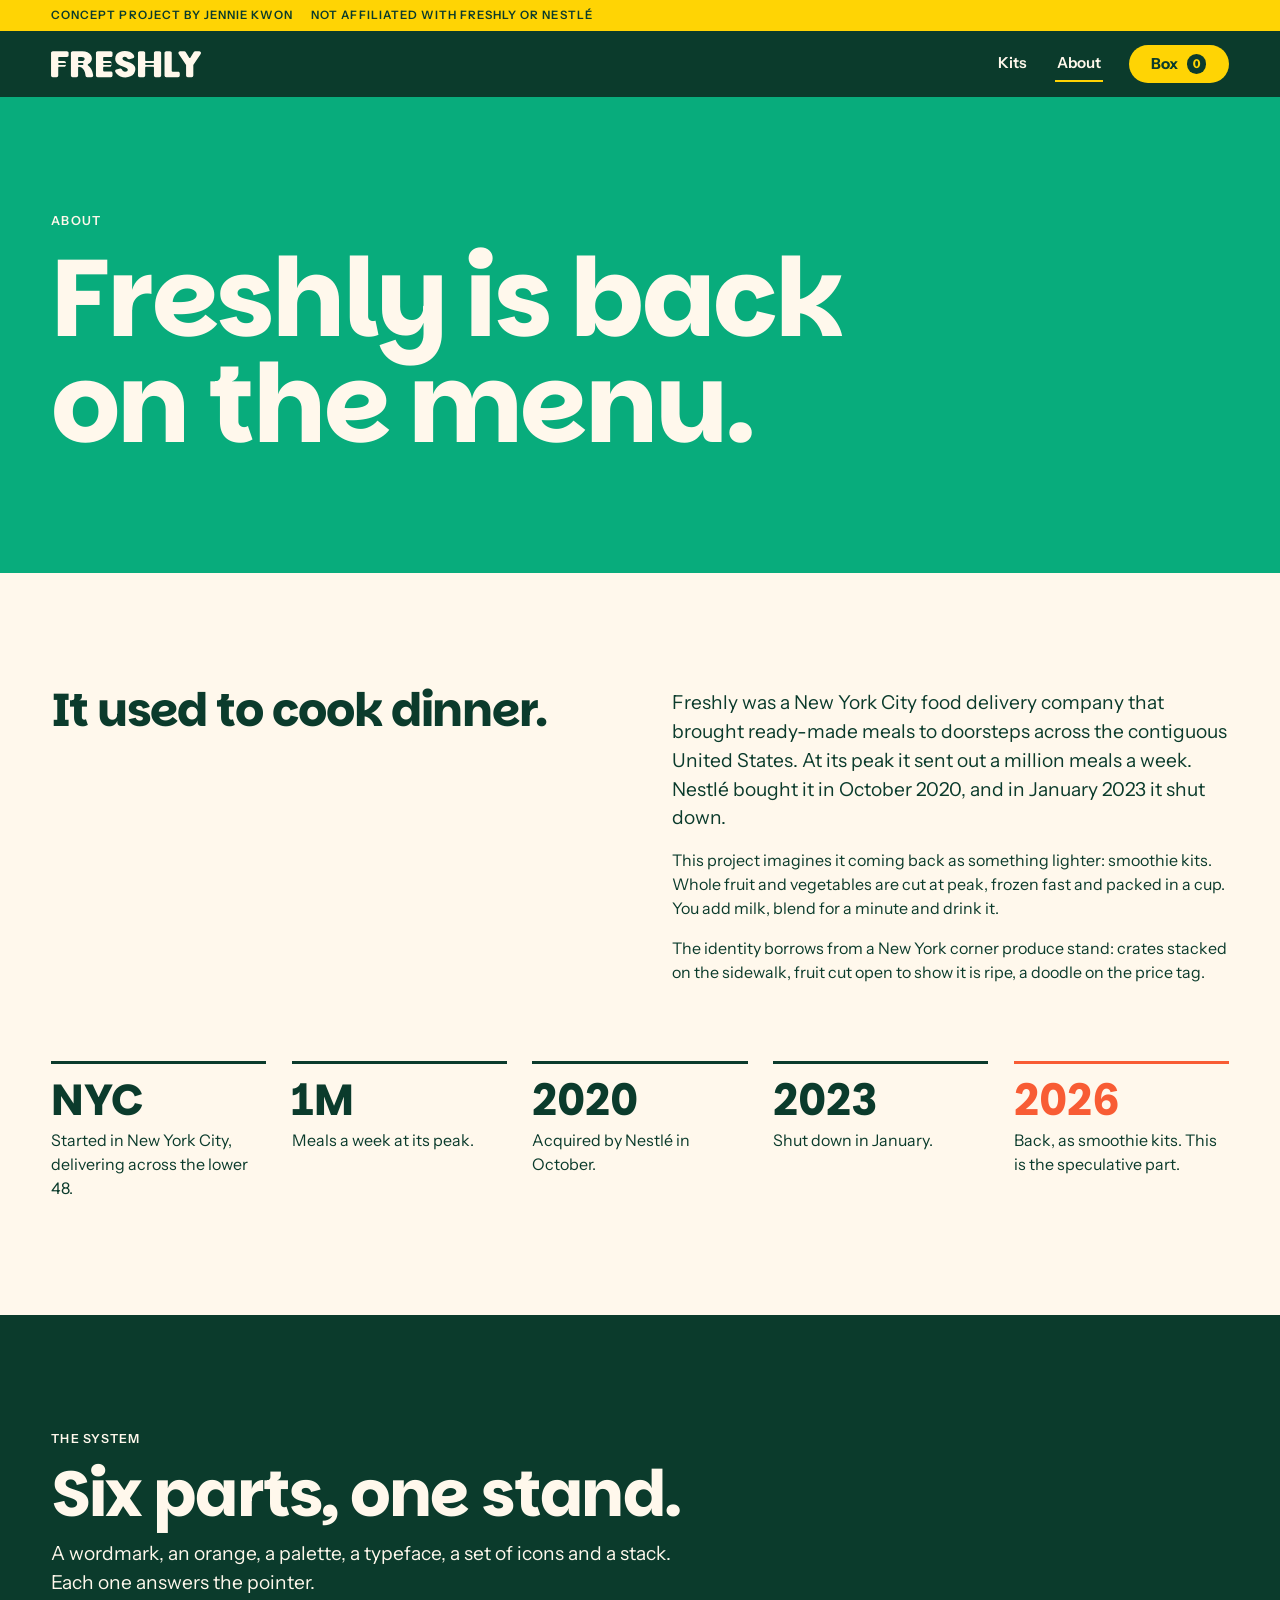
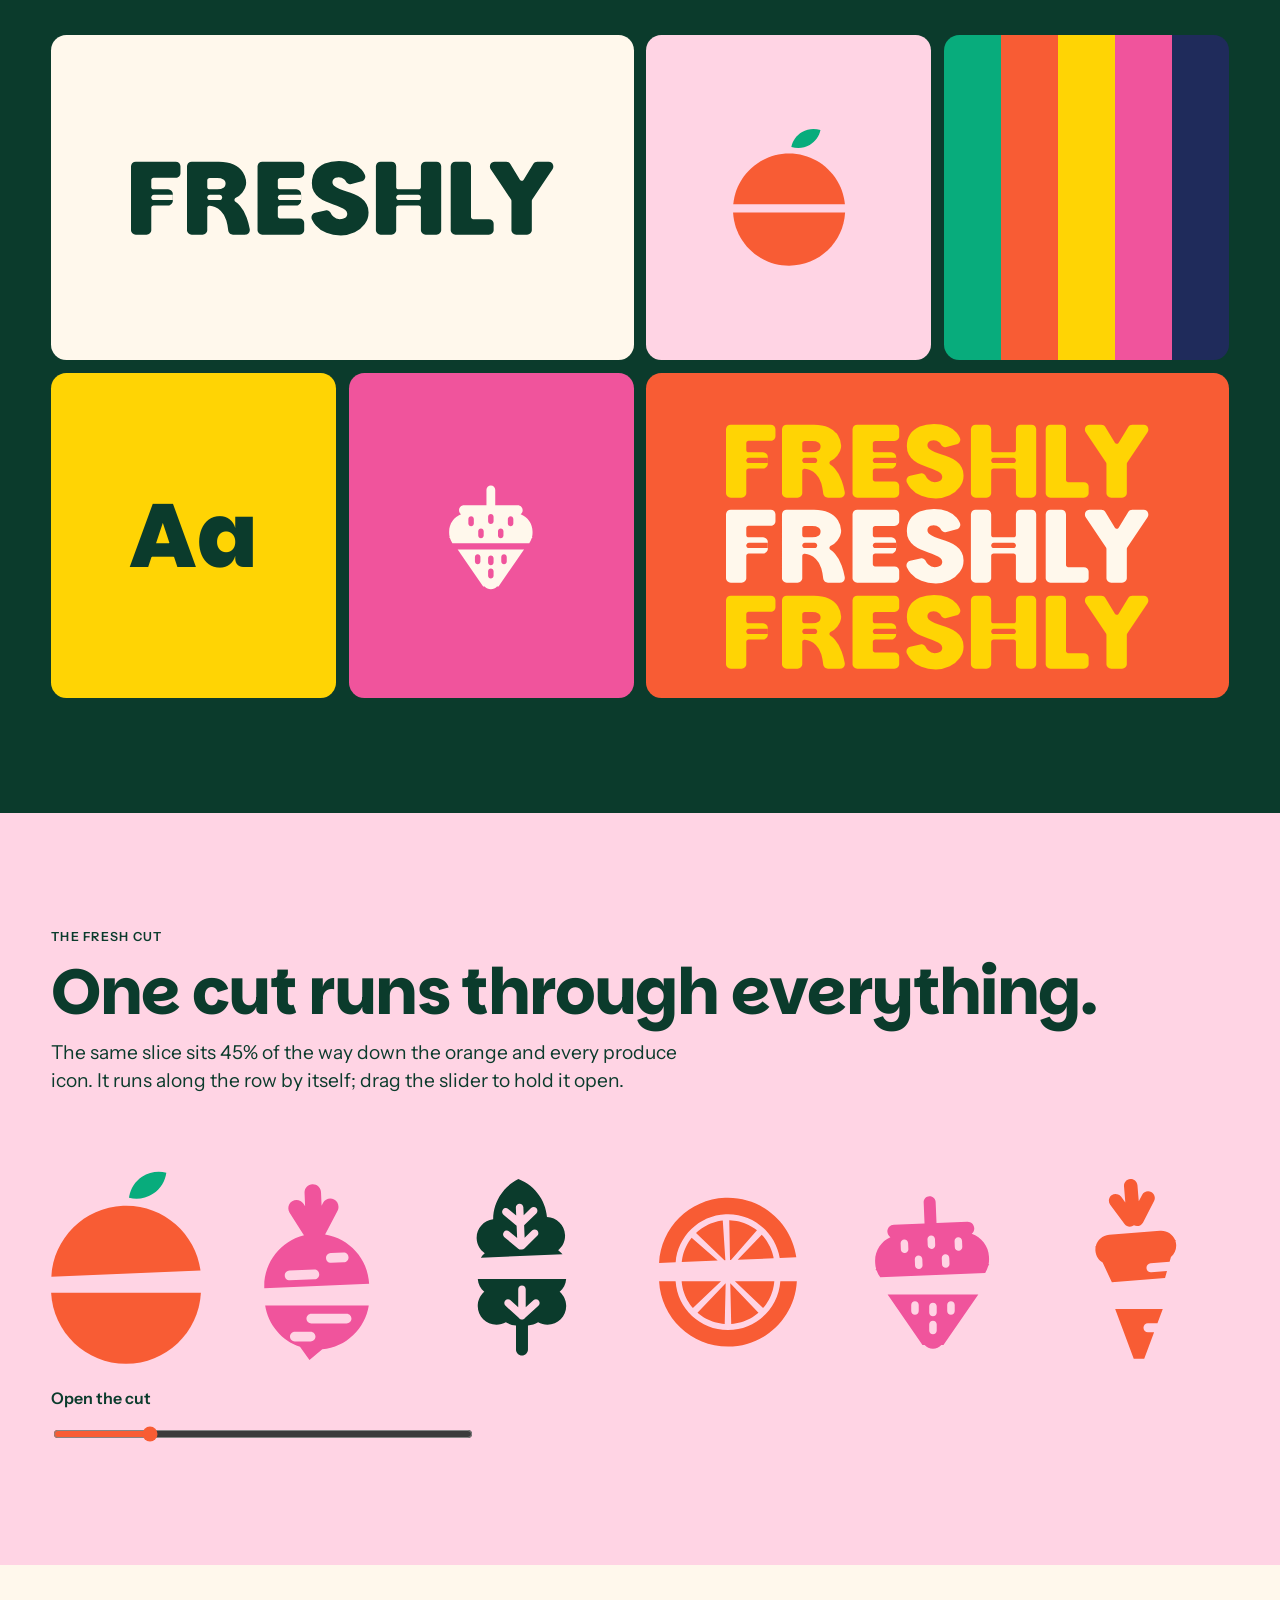
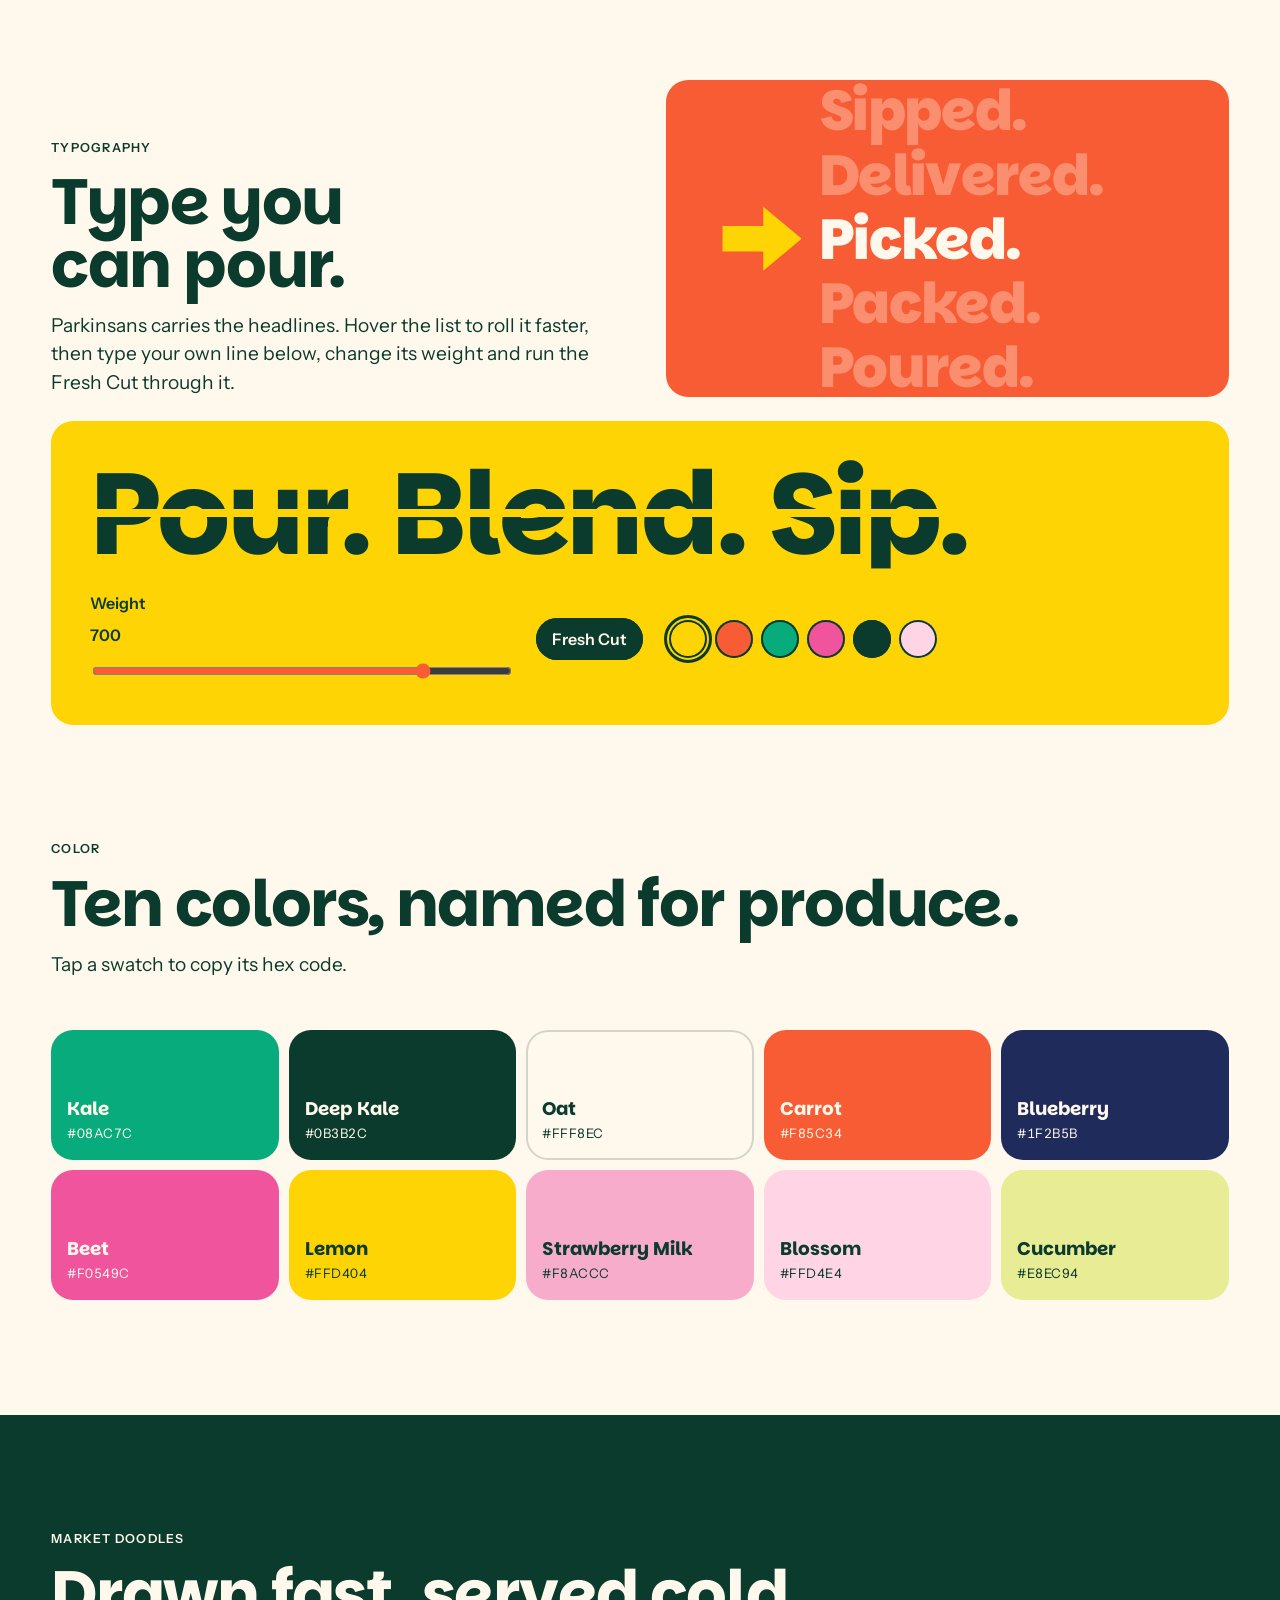
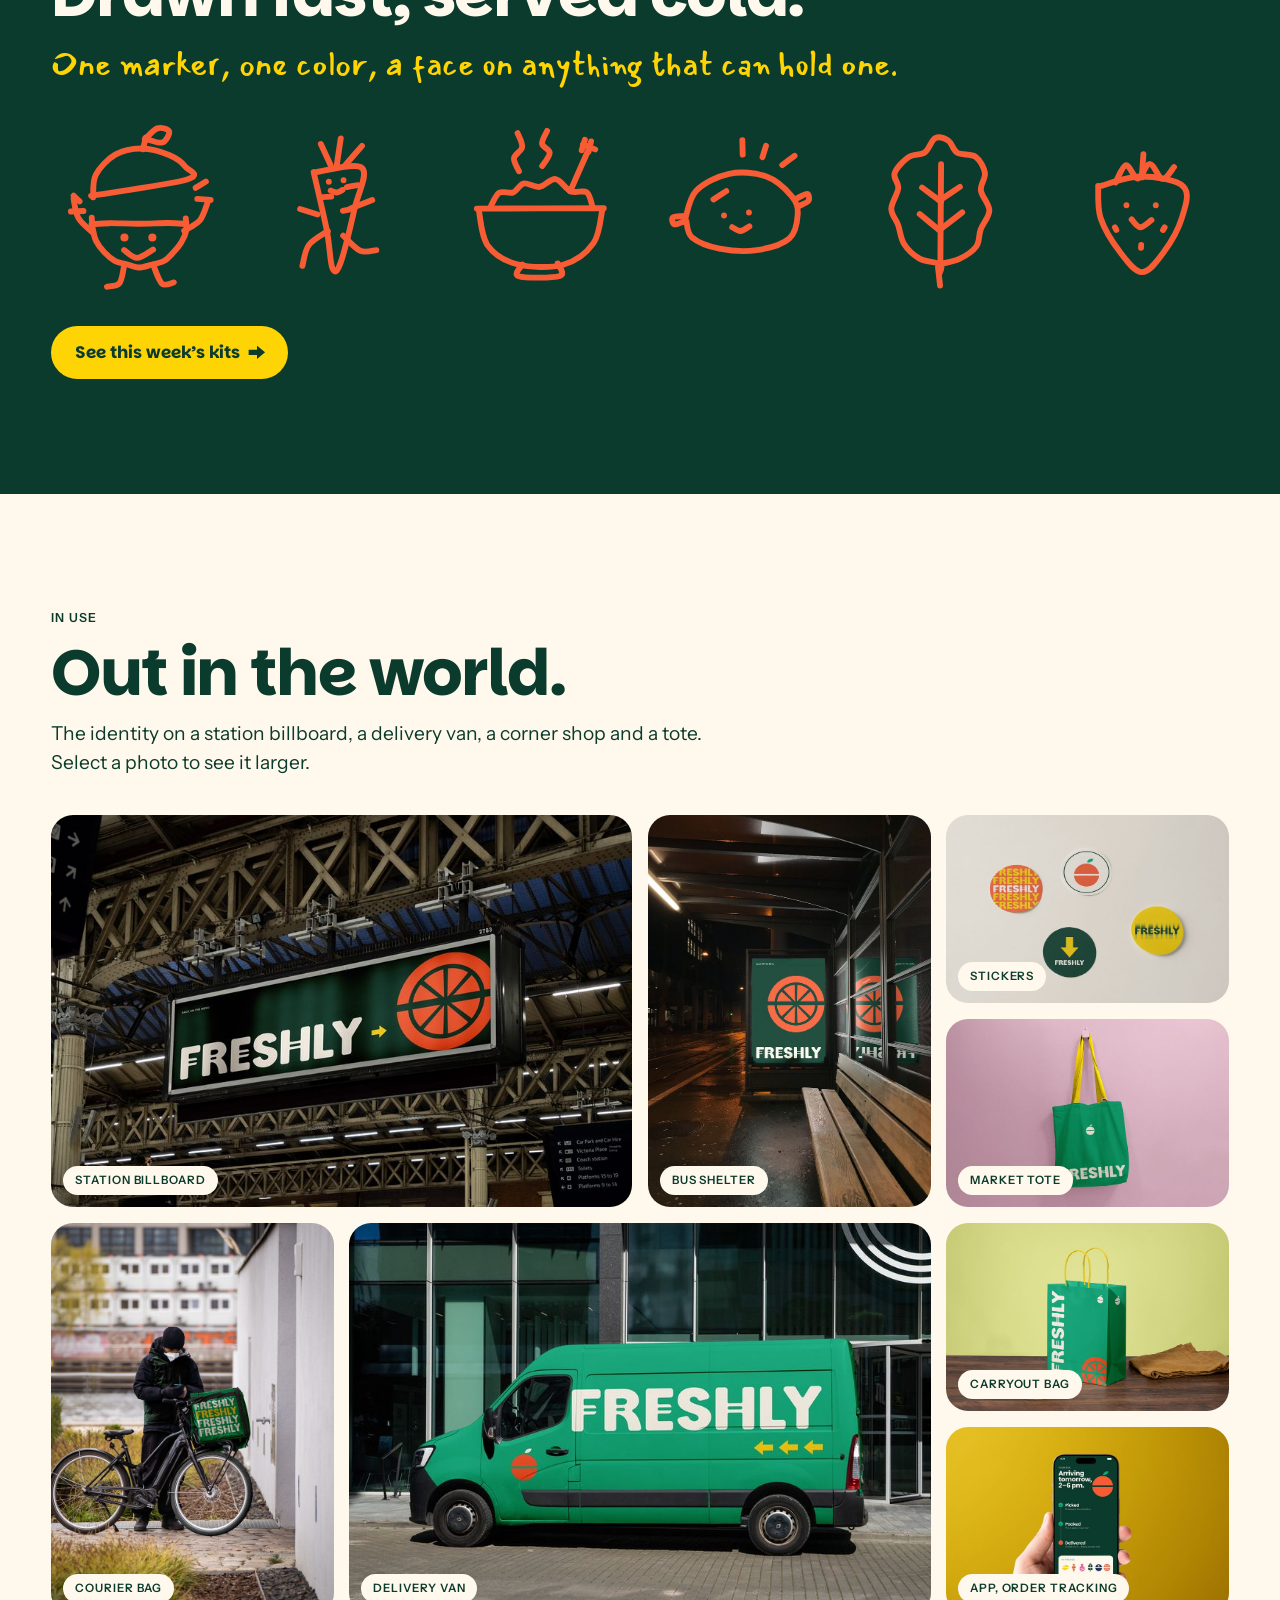
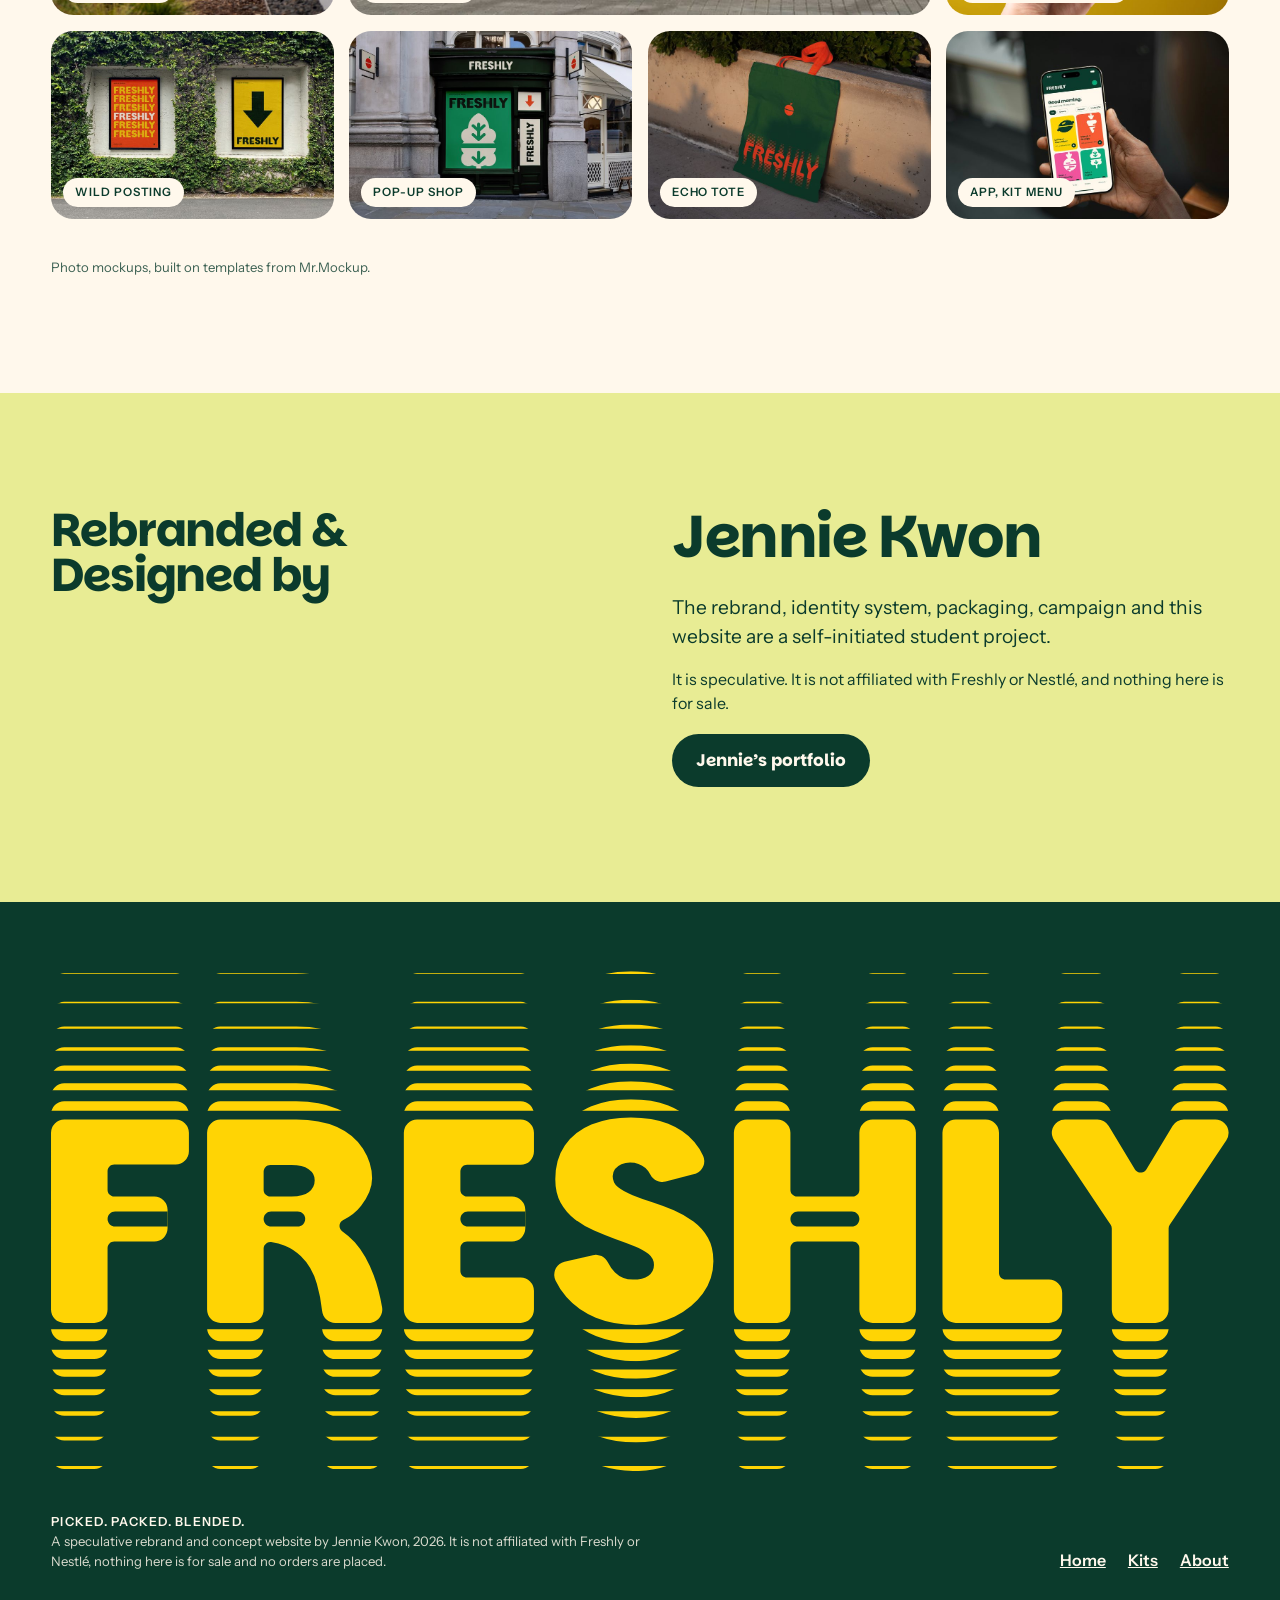
==== about.html @ 8cfa73c0 "About page: mockup photos, credit heading, bold headings - Add an "Out in the world" section with tw" ====
<!doctype html>
<html lang="en">
<head>
<meta charset="utf-8">
<meta name="viewport" content="width=device-width, initial-scale=1, viewport-fit=cover">
<title>About Freshly</title>
<meta name="description" content="The story behind the Freshly smoothie kit rebrand, and the identity system you can play with.">
<link rel="preconnect" href="https://fonts.googleapis.com">
<link rel="preconnect" href="https://fonts.gstatic.com" crossorigin>
<link rel="stylesheet" href="https://fonts.googleapis.com/css2?family=Instrument+Sans:ital,wght@0,400..700;1,400..700&family=Mansalva&family=Parkinsans:wght@300..800&display=swap">
<link rel="stylesheet" href="css/site.css?v=20261005b">
</head>
<body>

<main>
  <section class="section on-kale" aria-labelledby="about-title">
    <div class="wrap">
      <div class="section-head" style="margin-bottom:0;">
        <p class="eyebrow">About</p>
        <h1 id="about-title" style="font-size: clamp(2.6rem, 8.5vw, 8rem); max-width: 11em;">Freshly is back on the menu.</h1>
      </div>
    </div>
  </section>

  <section class="section on-oat" aria-labelledby="story-title">
    <div class="wrap" style="display:grid; gap: clamp(36px, 6vw, 80px);">
      <div class="story">
        <div>
          <h2 id="story-title" style="font-size: clamp(1.8rem, 3.6vw, 3.2rem);">It used to cook dinner.</h2>
        </div>
        <div>
          <p class="lede">Freshly was a New York City food delivery company that brought ready-made meals to doorsteps across the contiguous United States. At its peak it sent out a million meals a week. Nestlé bought it in October 2020, and in January 2023 it shut down.</p>
          <p>This project imagines it coming back as something lighter: smoothie kits. Whole fruit and vegetables are cut at peak, frozen fast and packed in a cup. You add milk, blend for a minute and drink it.</p>
          <p>The identity borrows from a New York corner produce stand: crates stacked on the sidewalk, fruit cut open to show it is ripe, a doodle on the price tag.</p>
        </div>
      </div>
      <ol class="timeline" style="grid-template-columns: repeat(auto-fit, minmax(min(100%, 170px), 1fr));">
        <li><b>NYC</b><span>Started in New York City, delivering across the lower 48.</span></li>
        <li><b>1M</b><span>Meals a week at its peak.</span></li>
        <li><b>2020</b><span>Acquired by Nestlé in October.</span></li>
        <li><b>2023</b><span>Shut down in January.</span></li>
        <li style="color: var(--carrot);"><b>2026</b><span style="color: var(--deep);">Back, as smoothie kits. This is the speculative part.</span></li>
      </ol>
    </div>
  </section>

  <section class="section on-deep" aria-labelledby="parts-title">
    <div class="wrap" style="display:grid; gap: clamp(22px, 3vw, 40px);">
      <div class="section-head" style="margin-bottom:0;">
        <p class="eyebrow">The system</p>
        <h2 id="parts-title">Six parts, one stand.</h2>
        <p class="lede">A wordmark, an orange, a palette, a typeface, a set of icons and a stack. Each one answers the pointer.</p>
      </div>
      <div class="stage loose" id="st-bento"><div class="bento" id="bento"></div></div>
    </div>
  </section>

  <section class="section on-blossom" aria-labelledby="cut-title">
    <div class="wrap cutdemo">
      <div class="section-head" style="margin-bottom:0;">
        <p class="eyebrow">The Fresh Cut</p>
        <h2 id="cut-title">One cut runs through everything.</h2>
        <p class="lede">The same slice sits 45% of the way down the orange and every produce icon. It runs along the row by itself; drag the slider to hold it open.</p>
      </div>
      <div class="cutline" id="cutline"></div>
      <label class="range" for="cut-range">Open the cut
        <input id="cut-range" type="range" min="0" max="100" value="22">
      </label>
    </div>
  </section>

  <section class="section on-oat" aria-labelledby="type-title">
    <div class="wrap" style="display:grid; gap: 24px;">
      <div class="type-head">
        <div class="section-head" style="margin-bottom:0;">
          <p class="eyebrow">Typography</p>
          <h2 id="type-title">Type you can pour.</h2>
          <p class="lede">Parkinsans carries the headlines. Hover the list to roll it faster, then type your own line below, change its weight and run the Fresh Cut through it.</p>
        </div>
        <div class="stage on-carrot" id="st-words" role="img" aria-label="A rolling list: picked, packed, poured, blended, sipped, delivered"></div>
      </div>
      <div class="tester on-lemon cut" id="tester">
        <div contenteditable="true" spellcheck="false" id="tester-text" role="textbox" aria-label="Type tester, editable">Pour. Blend. Sip.</div>
        <div class="tester-controls">
          <label class="range" for="tw" style="flex: 1 1 220px;">Weight <output id="tw-out">700</output>
            <input id="tw" type="range" min="300" max="800" value="700">
          </label>
          <button class="chip" id="cut-toggle" type="button" aria-pressed="true">Fresh Cut</button>
          <div class="chips" id="grounds" role="group" aria-label="Background color"></div>
        </div>
      </div>
    </div>
  </section>

  <section class="section on-oat" aria-labelledby="color-title" style="padding-top:0;">
    <div class="wrap">
      <div class="section-head">
        <p class="eyebrow">Color</p>
        <h2 id="color-title">Ten colors, named for produce.</h2>
        <p class="lede">Tap a swatch to copy its hex code.</p>
      </div>
      <div class="swatches" id="swatches"></div>
    </div>
  </section>

  <section class="section on-deep" aria-labelledby="doodle-title">
    <div class="wrap" style="display:grid; gap: 30px;">
      <div class="section-head" style="margin-bottom:0;">
        <p class="eyebrow">Market Doodles</p>
        <h2 id="doodle-title">Drawn fast, served cold.</h2>
        <p class="hand" style="font-size: clamp(1.4rem, 2.6vw, 2.2rem); color: var(--lemon);">One marker, one color, a face on anything that can hold one.</p>
      </div>
      <div class="doodle-row" id="doodles" style="color: var(--carrot);"></div>
      <p><a class="btn" href="menu.html">See this week’s kits <svg class="arrow right" viewBox="0 0 100 124" aria-hidden="true"><path d="M 30 0 L 70 0 L 70 64 L 100 64 L 50 124 L 0 64 L 30 64 Z"/></svg></a></p>
    </div>
  </section>

  <section class="section on-oat" aria-labelledby="world-title">
    <div class="wrap" style="display:grid; gap: clamp(22px, 3vw, 40px);">
      <div class="section-head" style="margin-bottom:0;">
        <p class="eyebrow">In use</p>
        <h2 id="world-title">Out in the world.</h2>
        <p class="lede">The identity on a station billboard, a delivery van, a corner shop and a tote. Select a photo to see it larger.</p>
      </div>
      <div class="shots" id="shots"></div>
      <p class="fine-print">Photo mockups, built on templates from Mr.Mockup.</p>
    </div>
  </section>

  <section class="section on-cucumber" aria-labelledby="credit-title">
    <div class="wrap story">
      <h2 id="credit-title" style="font-size: clamp(1.8rem, 3.6vw, 3.2rem);">Rebranded &amp; Designed by</h2>
      <div>
        <p class="credit-name">Jennie Kwon</p>
        <p class="lede">The rebrand, identity system, packaging, campaign and this website are a self-initiated student project.</p>
        <p>It is speculative. It is not affiliated with Freshly or Nestlé, and nothing here is for sale.</p>
        <p style="margin-top: 1.2em;"><a class="btn" href="https://jennienhynkwon.work/" target="_blank" rel="noopener" style="background: var(--deep); color: var(--oat);">Jennie’s portfolio</a></p>
      </div>
    </div>
  </section>
</main>

<dialog class="lightbox" id="lightbox" aria-label="Photo, larger"></dialog>

<script src="https://cdnjs.cloudflare.com/ajax/libs/gsap/3.12.5/gsap.min.js"></script>
<script src="js/assets.js?v=20261005b"></script>
<script src="js/fresh.js?v=20261005b"></script>
<script src="js/about.js?v=20261005b"></script>
</body>
</html>
---- css/site.css ----
/* Freshly — smoothie kits. Speculative rebrand by Jennie Kwon.
   Layout idea: a produce stand. Flat color fields stacked like crates, the wordmark as signage,
   icons you can slice open. One committed look (the brand palette), no dark variant. */
:root {
  --kale: #08AC7C;
  --deep: #0B3B2C;
  --oat: #FFF8EC;
  --carrot: #F85C34;
  --beet: #F0549C;
  --lemon: #FFD404;
  --milk: #F8ACCC;
  --blossom: #FFD4E4;
  --cucumber: #E8EC94;
  --blueberry: #1F2B5B;

  --bg: var(--oat);
  --fg: var(--deep);
  --line: color-mix(in srgb, var(--deep) 18%, transparent);

  --display: "Parkinsans", "Arial Rounded MT Bold", "Trebuchet MS", sans-serif;
  --body: "Instrument Sans", "Helvetica Neue", Arial, sans-serif;
  --hand: "Mansalva", "Bradley Hand", "Comic Sans MS", cursive;

  --gutter: clamp(16px, 4vw, 56px);
  --radius: 22px;
  --spring: cubic-bezier(.34, 1.56, .64, 1);
  --snap: cubic-bezier(.2, .9, .2, 1);
  color-scheme: light;
}

*, *::before, *::after { box-sizing: border-box; }
html { scroll-behavior: smooth; }
body {
  margin: 0;
  background: var(--bg);
  color: var(--fg);
  font-family: var(--body);
  font-size: clamp(16px, 1.05vw, 18px);
  line-height: 1.5;
  -webkit-font-smoothing: antialiased;
  overflow-x: hidden;
}
[hidden] { display: none !important; }
img, svg { max-width: 100%; }
a { color: inherit; }
button { font: inherit; color: inherit; cursor: pointer; }
:focus-visible { outline: 3px solid var(--lemon); outline-offset: 3px; border-radius: 6px; }
h1, h2, h3 { font-family: var(--display); font-weight: 700; line-height: .98; letter-spacing: -.025em; margin: 0; text-wrap: balance; }
p { margin: 0; }
.wrap { padding-inline: var(--gutter); max-width: 1480px; margin-inline: auto; }
.eyebrow { font-weight: 600; font-size: .78rem; letter-spacing: .1em; text-transform: uppercase; }
.hand { font-family: var(--hand); font-weight: 400; letter-spacing: 0; }
.lede { font-size: clamp(1.05rem, 1.5vw, 1.35rem); max-width: 34em; }

/* color fields: every section sets its own ground + ink, and tells the wordmark what to cut with */
.on-deep   { --bg: var(--deep);   --fg: var(--oat);  background: var(--bg); color: var(--fg); }
.on-oat    { --bg: var(--oat);    --fg: var(--deep); background: var(--bg); color: var(--fg); }
.on-kale   { --bg: var(--kale);   --fg: var(--oat);  background: var(--bg); color: var(--fg); }
.on-carrot { --bg: var(--carrot); --fg: var(--oat);  background: var(--bg); color: var(--fg); }
.on-lemon  { --bg: var(--lemon);  --fg: var(--deep); background: var(--bg); color: var(--fg); }
.on-beet   { --bg: var(--beet);   --fg: var(--oat);  background: var(--bg); color: var(--fg); }
.on-blossom{ --bg: var(--blossom);--fg: var(--deep); background: var(--bg); color: var(--fg); }
.on-cucumber{--bg: var(--cucumber);--fg: var(--deep);background: var(--bg); color: var(--fg); }
.on-blueberry{--bg: var(--blueberry);--fg: var(--oat);background: var(--bg); color: var(--fg); }
.on-milk   { --bg: var(--milk);   --fg: var(--deep); background: var(--bg); color: var(--fg); }

/* ---------- header ---------- */
.concept-note {
  margin: 0; padding: 7px var(--gutter); display: flex; flex-wrap: wrap; gap: 2px 18px;
  background: var(--lemon); color: var(--deep);
  font-weight: 600; font-size: .72rem; letter-spacing: .09em; text-transform: uppercase;
}
.site-head {
  position: sticky; top: env(safe-area-inset-top, 0px); z-index: 40;
  display: flex; align-items: center; justify-content: space-between; gap: 16px;
  padding: 14px var(--gutter);
  background: var(--deep); color: var(--oat); --bg: var(--deep);
}
.site-head .brand { display: block; width: clamp(108px, 12vw, 150px); color: var(--oat); }
.site-head nav { display: flex; align-items: center; gap: clamp(10px, 2vw, 28px); font-weight: 600; font-size: .95rem; }
.site-head nav a { text-decoration: none; }
.site-head nav a:not(.box-pill) { padding: 6px 2px; border-bottom: 2px solid transparent; }
.site-head nav a:not(.box-pill):hover, .site-head nav a[aria-current="page"] { border-bottom-color: var(--lemon); }
.box-pill {
  display: inline-flex; align-items: center; justify-content: center; gap: 9px; min-width: 6.6em; border-radius: 999px;
  background: var(--lemon); color: var(--deep); padding: 9px 22px; font-weight: 700; line-height: 1; text-decoration: none;
  transition: transform .35s var(--spring);
}
.box-pill:hover { transform: scale(1.06) rotate(-2deg); }
.box-pill .n { display: inline-grid; place-items: center; min-width: 1.6em; height: 1.6em; border-radius: 999px; background: var(--deep); color: var(--lemon); font-size: .8em; font-variant-numeric: tabular-nums; }
.box-pill.bump { animation: bump .5s var(--spring); }
@keyframes bump { 40% { transform: scale(1.25) rotate(-6deg); } }

/* ---------- buttons ---------- */
.btn {
  display: inline-flex; align-items: center; gap: 10px; border: 0; border-radius: 999px; text-decoration: none;
  font-family: var(--display); font-weight: 700; font-size: 1.05rem; padding: 14px 24px;
  background: var(--lemon); color: var(--deep);
  transition: transform .35s var(--spring), background .2s;
}
/* Hover states grow or tilt in place. They never slide away: an element that moves out from under a resting
   cursor loses its hover, comes back, and flickers. */
.btn:hover { transform: scale(1.05) rotate(-1.5deg); }
.btn:active { transform: scale(.96); }
.btn.ghost { background: transparent; color: inherit; box-shadow: inset 0 0 0 2px currentColor; }
.btn .arrow { width: .8em; transition: transform .35s var(--spring); }
.btn:hover .arrow { transform: translateX(5px); }
.arrow { display: inline-block; width: 1em; fill: currentColor; }
.arrow.right { rotate: -90deg; } .arrow.left { rotate: 90deg; } .arrow.up { rotate: 180deg; }

/* ---------- wordmark, symbol, icons ---------- */
.wm { display: block; width: 100%; height: auto; overflow: visible; color: inherit; }
.wm .wm-body { fill: currentColor; }
.wm .wm-cut { fill: var(--cut, var(--bg)); }
.wm .wm-l { transform-box: fill-box; transform-origin: 50% 100%; }
.sym { display: block; width: 100%; height: auto; overflow: visible; }
.sym .sym-orange { fill: var(--orange, var(--carrot)); }
.sym .sym-leaf { fill: var(--leaf, var(--kale)); }
.sym .sym-dome, .sym .sym-leaf-g { transition: transform .55s var(--spring); transform-box: view-box; }
.sym.liftable:hover .sym-dome, .sym.open .sym-dome { transform: translateY(-16px) rotate(-7deg); }
.sym.liftable:hover .sym-leaf-g, .sym.open .sym-leaf-g { transform: translateY(-22px) rotate(-14deg); }

.icon { display: block; width: 100%; height: auto; overflow: visible; fill: currentColor; }
.icon .ico-top, .icon .ico-bot { transition: transform .5s var(--spring); transform-box: view-box; }
.cuttable:hover .sym-dome { transform: translateY(-16px) rotate(-7deg); }
.cuttable:hover .sym-leaf-g { transform: translateY(-22px) rotate(-14deg); }
.cuttable:hover .ico-top, .cuttable:focus-visible .ico-top, .is-open .ico-top { transform: translateY(-13px) rotate(-8deg); }
.cuttable:hover .ico-bot, .cuttable:focus-visible .ico-bot, .is-open .ico-bot { transform: translateY(5px); }
.doodle { display: block; width: 100%; height: auto; overflow: visible; color: inherit; }

/* ---------- interactive type ---------- */
.wave { font-variation-settings: "wght" 700; }
.wave .ch { display: inline-block; text-align: center; font-variation-settings: "wght" var(--w, 700); }   /* eased in script, box width locked there too */
.wave.measuring .ch { font-variation-settings: "wght" 700 !important; }

.ticker { display: inline-grid; height: 1.05em; overflow: hidden; vertical-align: bottom; }
.ticker > span { grid-area: 1 / 1; display: block; transform: translateY(110%); }
.ticker > span.in { transform: none; transition: transform .6s var(--spring); }
.ticker > span.out { transform: translateY(-110%); transition: transform .45s var(--snap); }

.stack-marquee { overflow: hidden; padding-block: clamp(18px, 3vw, 40px); display: grid; gap: clamp(6px, 1vw, 14px); }
.stack-marquee .row { display: flex; gap: clamp(18px, 3vw, 48px); width: max-content; will-change: transform; }
.stack-marquee .row .wm { width: clamp(280px, 38vw, 620px); flex: none; }
.stack-marquee .row:nth-child(2) { color: var(--row2, var(--lemon)); }

/* ---------- hero ---------- */
.hero { padding-block: clamp(28px, 5vw, 72px) 0; position: relative; }
.hero .lockup-stage { width: min(100%, 1180px); }
.hero .lockup-stage svg { display: block; width: 100%; height: auto; overflow: visible; }
.hero-copy { display: grid; gap: 22px; margin-top: clamp(26px, 4vw, 54px); grid-template-columns: minmax(0, 1.2fr) minmax(0, 1fr); align-items: end; }
.hero-copy h1 { font-size: clamp(2.3rem, 6.2vw, 5.6rem); }
.hero-copy h1 .ticker { color: var(--lemon); }
.hero-actions { display: flex; flex-wrap: wrap; gap: 12px; align-items: center; }
.shelf { display: grid; grid-template-columns: repeat(9, minmax(0, 1fr)); gap: clamp(4px, 1.4vw, 22px); margin-top: clamp(30px, 5vw, 70px); padding-inline: var(--gutter); }
.shelf button { background: none; border: 0; padding: 0; translate: 0 22%; transition: translate .45s var(--spring); }
.shelf button:hover, .shelf button:focus-visible { translate: 0 6%; }
.shelf-clip { overflow: hidden; }

/* ---------- sections ---------- */
.section { padding-block: clamp(56px, 9vw, 130px); }
.section-head { display: grid; gap: 14px; margin-bottom: clamp(26px, 4vw, 56px); }
.section-head h2 { font-size: clamp(2rem, 5vw, 4.4rem); }

.steps { display: grid; grid-template-columns: repeat(4, minmax(0, 1fr)); gap: clamp(12px, 1.6vw, 24px); }
.step { --pad: clamp(18px, 2vw, 28px); border-radius: var(--radius); padding: var(--pad); display: grid; gap: 12px; align-content: start; min-width: 0; overflow: hidden; transition: transform .45s var(--spring); }
.step:hover { transform: scale(1.025) rotate(-.6deg); }
.step-art { margin-inline: calc(-1 * var(--pad)); }   /* full bleed, so the orange can roll off the card's own edge */
.step h3 { font-size: clamp(1.3rem, 1.9vw, 1.8rem); }
.step .num { font-family: var(--display); font-weight: 800; font-size: .95rem; letter-spacing: .04em; }

/* blend lab */
.lab { display: grid; grid-template-columns: minmax(0, 1.25fr) minmax(0, 1fr); gap: clamp(20px, 4vw, 64px); align-items: center; }
.picker { display: grid; grid-template-columns: repeat(3, minmax(0, 1fr)); gap: clamp(8px, 1.2vw, 16px); }
.pick { position: relative; border: 0; border-radius: var(--radius); background: color-mix(in srgb, var(--oat) 10%, transparent); padding: 14px 14px 10px; display: grid; gap: 6px; justify-items: center; color: var(--c, var(--oat)); transition: background .25s, transform .35s var(--spring); }
.pick .icon { width: min(100%, 120px); }
.pick span { color: var(--oat); font-weight: 600; font-size: .85rem; letter-spacing: .06em; text-transform: uppercase; }
.pick[aria-pressed="true"] { background: var(--oat); color: var(--c-on, var(--c)); transform: rotate(-2deg); }
.pick[aria-pressed="true"] span { color: var(--deep); }
.pick[aria-pressed="true"]::after { content: "in"; position: absolute; top: 8px; right: 10px; font-family: var(--hand); font-size: 1.2rem; color: var(--carrot); }
.pick:disabled { opacity: .35; cursor: not-allowed; }
.glass-card { display: grid; gap: 18px; justify-items: center; text-align: center; }
.glass { width: min(100%, 300px); aspect-ratio: 3 / 4; position: relative; }
.glass svg { width: 100%; height: 100%; overflow: visible; }
.glass .layer { transition: y .6s var(--spring), height .6s var(--spring), fill .5s; }
.glass.blending .liquid { animation: slosh .9s ease-in-out; transform-box: fill-box; transform-origin: 50% 100%; }
@keyframes slosh { 20% { transform: skewX(9deg) scaleY(1.03); } 45% { transform: skewX(-8deg) scaleY(.98); } 70% { transform: skewX(5deg); } }
.blend-name { font-family: var(--display); font-weight: 700; font-size: clamp(1.4rem, 2.6vw, 2.2rem); line-height: 1.05; min-height: 2.1em; display: grid; place-items: center; }
.blend-stats { display: flex; gap: 18px; justify-content: center; font-weight: 600; font-variant-numeric: tabular-nums; }
.blend-stats b { font-family: var(--display); font-size: 1.5rem; display: block; }

/* kit cards */
.kits { display: grid; grid-template-columns: repeat(auto-fill, minmax(min(100%, 280px), 1fr)); gap: clamp(12px, 1.6vw, 24px); }
.kit { --bg: var(--kc); position: relative; border-radius: var(--radius); background: var(--kc); color: var(--ki); display: grid; grid-template-rows: auto 1fr auto; overflow: hidden; min-width: 0; transition: transform .45s var(--spring); }
.kit:hover { transform: scale(1.02) rotate(-.6deg); }
.kit .lid { background: var(--deep); color: var(--oat); --bg: var(--deep); display: flex; justify-content: space-between; align-items: center; gap: 10px; padding: 12px 16px; font-size: .72rem; font-weight: 600; letter-spacing: .1em; text-transform: uppercase; }
.kit .lid .wm { width: 84px; }
.kit .open { all: unset; cursor: pointer; display: grid; padding: 18px 18px 8px; gap: 6px; }
.kit .open:focus-visible { outline: 3px solid var(--deep); outline-offset: -6px; border-radius: var(--radius); }
.kit h3 { font-size: clamp(1.5rem, 2.2vw, 2rem); }
.kit .desc { font-size: .92rem; max-width: 24em; opacity: .92; }
.kit .hero-ico { width: 62%; margin: 10px 0 -14% auto; color: var(--kb); translate: 12% 0; }
.kit .foot { display: flex; align-items: center; justify-content: space-between; gap: 10px; padding: 12px 16px 16px; position: relative; }
.kit .meta { font-size: .78rem; font-weight: 600; letter-spacing: .06em; text-transform: uppercase; }
.stepper { display: inline-flex; align-items: center; gap: 2px; background: var(--oat); color: var(--deep); border-radius: 999px; padding: 4px; font-weight: 700; }
.stepper button { border: 0; background: var(--deep); color: var(--oat); width: 34px; height: 34px; border-radius: 999px; font-size: 1.2rem; line-height: 1; display: grid; place-items: center; transition: transform .3s var(--spring); }
.stepper button:hover { transform: scale(1.12); }
.stepper button:disabled { opacity: .3; cursor: not-allowed; transform: none; }
.stepper output { min-width: 2ch; text-align: center; font-variant-numeric: tabular-nums; }
.add { border: 0; border-radius: 999px; background: var(--oat); color: var(--deep); font-weight: 700; padding: 10px 16px; transition: transform .3s var(--spring); }
.add:hover { transform: scale(1.07) rotate(-2deg); }

/* filters */
.chips { display: flex; flex-wrap: wrap; gap: 8px; }
.chip { border: 0; border-radius: 999px; padding: 9px 16px; font-weight: 600; background: transparent; box-shadow: inset 0 0 0 2px var(--deep); color: var(--deep); transition: transform .3s var(--spring), background .2s, color .2s; }
.chip:hover { transform: scale(1.06); }
.chip[aria-pressed="true"] { background: var(--deep); color: var(--oat); }

/* box bar */
.boxbar { position: sticky; bottom: 0; z-index: 30; background: var(--deep); color: var(--oat); --bg: var(--deep); padding: 12px var(--gutter) calc(12px + env(safe-area-inset-bottom, 0px)); display: flex; flex-wrap: wrap; gap: 12px 22px; align-items: center; justify-content: space-between; }
.boxbar .sizes { display: inline-flex; background: color-mix(in srgb, var(--oat) 14%, transparent); border-radius: 999px; padding: 4px; }
.boxbar .sizes button { border: 0; background: none; color: var(--oat); padding: 6px 14px; border-radius: 999px; font-weight: 700; }
.boxbar .sizes button[aria-pressed="true"] { background: var(--lemon); color: var(--deep); }
.slots { display: flex; gap: 5px; flex-wrap: wrap; flex: 1 1 220px; min-width: 0; }
.slot { width: 20px; height: 20px; border-radius: 6px; background: color-mix(in srgb, var(--oat) 16%, transparent); transition: background .3s, transform .4s var(--spring); }
.slot.full { transform: scale(1.12); }
.boxbar .sum { font-family: var(--display); font-weight: 700; font-variant-numeric: tabular-nums; }
.box-orange { flex: none; width: 50px; height: 50px; border-radius: 50%; overflow: hidden; background: color-mix(in srgb, var(--oat) 14%, transparent); }
.boxbar .note { font-size: .8rem; opacity: .8; flex-basis: 100%; }

/* dialog */
dialog.sheet { border: 0; padding: 0; border-radius: var(--radius); width: min(920px, calc(100vw - 24px)); max-height: calc(100dvh - 24px); background: var(--oat); color: var(--deep); overflow: auto; }
dialog.sheet::backdrop { background: color-mix(in srgb, var(--deep) 62%, transparent); }
.sheet-grid { display: grid; grid-template-columns: minmax(0, 1fr) minmax(0, 1.1fr); }
.sheet-art { --bg: var(--kc); background: var(--kc); color: var(--kb); padding: clamp(20px, 4vw, 48px); display: grid; place-items: center; }
.sheet-art .icon { width: min(100%, 320px); }
.sheet-body { padding: clamp(20px, 3vw, 40px); display: grid; gap: 16px; align-content: start; }
.sheet-body h2 { font-size: clamp(1.8rem, 3.4vw, 3rem); }
.facts { display: grid; grid-template-columns: repeat(4, minmax(0, 1fr)); gap: 8px; border-block: 2px solid var(--deep); padding-block: 12px; }
.facts b { font-family: var(--display); font-size: 1.6rem; display: block; line-height: 1; }
.facts span { font-size: .78rem; }
.how { display: grid; gap: 6px; padding: 0; margin: 0; list-style: none; counter-reset: how; }
.how li { counter-increment: how; display: grid; grid-template-columns: 1.8em 1fr; }
.how li::before { content: counter(how); font-family: var(--display); font-weight: 800; }
.close-x { position: absolute; top: 12px; right: 12px; width: 40px; height: 40px; border-radius: 999px; border: 0; background: var(--deep); color: var(--oat); font-size: 1.3rem; z-index: 2; }

/* about */
.story { display: grid; grid-template-columns: minmax(0, 1fr) minmax(0, 1fr); gap: clamp(20px, 5vw, 80px); }
.story p + p { margin-top: 1em; }
.timeline { display: grid; grid-template-columns: repeat(4, minmax(0, 1fr)); gap: clamp(10px, 2vw, 28px); padding: 0; margin: 0; list-style: none; }
.timeline li { border-top: 3px solid currentColor; padding-top: 14px; display: grid; gap: 6px; align-content: start; }
.timeline b { font-family: var(--display); font-size: clamp(1.6rem, 3.4vw, 3.2rem); line-height: 1; }
.cutdemo { display: grid; gap: 22px; }
.cutline { padding-top: clamp(30px, 5vw, 64px); display: flex; align-items: center; gap: clamp(8px, 2vw, 30px); justify-content: space-between; }
.cutline > * { flex: 1 1 0; min-width: 0; }
.cutline .sym { max-width: 150px; }
.range { display: grid; gap: 8px; max-width: 420px; font-weight: 600; }
input[type="range"] { width: 100%; accent-color: var(--carrot); height: 28px; }
.tester { border-radius: var(--radius); padding: clamp(18px, 3vw, 44px); display: grid; gap: 22px; }
.tester [contenteditable] { font-family: var(--display); font-size: clamp(2.4rem, 9vw, 8.5rem); line-height: .95; letter-spacing: -.03em; outline: none; overflow-wrap: anywhere; font-variation-settings: "wght" var(--tw, 700); }
.tester.cut [contenteditable] { background: linear-gradient(to bottom, var(--fg) 0 45.25%, transparent 45.25% 52.6%, var(--fg) 52.6% 100%); background-size: 100% .95em; background-repeat: repeat-y; -webkit-background-clip: text; background-clip: text; color: transparent; -webkit-text-fill-color: transparent; caret-color: var(--fg); }
.tester-controls { display: flex; flex-wrap: wrap; gap: 14px 26px; align-items: center; }
.swatches { display: grid; grid-template-columns: repeat(auto-fit, minmax(min(100%, 220px), 1fr)); gap: 10px; }
.swatch { border: 0; border-radius: var(--radius); padding: 16px; min-height: 130px; display: grid; align-content: end; gap: 2px; text-align: left; background: var(--c); color: var(--i); transition: transform .4s var(--spring); }
.swatch:hover { transform: scale(1.04) rotate(-1.5deg); }
.swatch b { font-family: var(--display); font-size: 1.15rem; }
.swatch span { font-size: .82rem; font-variant-numeric: tabular-nums; letter-spacing: .04em; }
.doodle-row { display: grid; grid-template-columns: repeat(6, minmax(0, 1fr)); gap: clamp(6px, 2vw, 24px); }
/* mockup photos: a mosaic of 3:2 tiles. The photo zooms inside its frame, so the frame itself never moves. */
.shots { display: grid; grid-template-columns: repeat(4, minmax(0, 1fr)); gap: clamp(8px, 1.2vw, 18px); grid-auto-flow: dense; }
.shot { all: unset; box-sizing: border-box; position: relative; display: block; aspect-ratio: 3 / 2; min-width: 0; border-radius: var(--radius); overflow: hidden; cursor: zoom-in; background: var(--line); }
.shot.big { grid-column: span 2; grid-row: span 2; aspect-ratio: auto; }
.shot.tall { grid-row: span 2; aspect-ratio: auto; }
.shot img { display: block; width: 100%; height: 100%; max-width: none; object-fit: cover; transition: transform .7s var(--snap); }
.shot:hover img, .shot:focus-visible img { transform: scale(1.06); }
.shot:focus-visible { outline: 3px solid var(--carrot); outline-offset: 3px; }
.shot-tag { position: absolute; left: 12px; bottom: 12px; background: var(--oat); color: var(--deep); border-radius: 999px; padding: 6px 12px; font-weight: 600; font-size: .72rem; letter-spacing: .08em; text-transform: uppercase; }
.fine-print { font-size: .82rem; opacity: .8; }
.credit-name { font-family: var(--display); font-weight: 700; font-size: clamp(2.2rem, 4.6vw, 4.2rem); line-height: 1; letter-spacing: -.025em; margin-bottom: .45em; }
dialog.lightbox { border: 0; padding: 0; background: transparent; color: var(--oat); max-width: min(1400px, calc(100vw - 24px)); max-height: calc(100dvh - 24px); overflow: visible; }
dialog.lightbox::backdrop { background: color-mix(in srgb, var(--deep) 86%, transparent); }
dialog.lightbox img { display: block; width: auto; height: auto; max-width: 100%; max-height: calc(100dvh - 96px); margin-inline: auto; border-radius: var(--radius); }
dialog.lightbox p { margin-top: 12px; font-weight: 600; font-size: .85rem; letter-spacing: .08em; text-transform: uppercase; }
.doodle-row .doodle { transition: transform .5s var(--spring); }
.doodle-row .doodle:hover { transform: rotate(-8deg) scale(1.12); }

/* motion stages: a framed piece of the identity that plays when it comes into view and answers the pointer */
.stage { border-radius: var(--radius); aspect-ratio: 16 / 9; max-width: 100%; position: relative; overflow: hidden; display: grid; place-items: center; }
.stage.loose { overflow: visible; border-radius: 0; }   /* tiles may fly past the frame on their way in */
.type-head { display: grid; grid-template-columns: minmax(0, 1fr) minmax(0, 1fr); gap: clamp(20px, 4vw, 64px); align-items: end; }
.klist { display: grid; grid-template-columns: auto minmax(0, 1fr); align-items: center; gap: clamp(10px, 2vw, 28px); padding-inline: clamp(16px, 5vw, 70px); height: 100%; width: 100%; }
.klist .k-arrow { width: clamp(28px, 5vw, 70px); color: var(--lemon); }
.k-window { height: 100%; overflow: hidden; position: relative; }
.k-track { position: absolute; left: 0; top: 50%; display: grid; transition: transform .7s var(--spring); }
.k-track span { font-family: var(--display); font-weight: 800; font-size: clamp(1.5rem, 4.4vw, 4.2rem); line-height: 1.14; letter-spacing: -.03em; opacity: .32; transition: opacity .4s; white-space: nowrap; }
.k-track span.on { opacity: 1; }
.bento { display: grid; grid-template-columns: repeat(4, minmax(0, 1fr)); grid-template-rows: repeat(2, minmax(0, 1fr)); gap: clamp(6px, 1vw, 14px); width: 100%; height: 100%; }
.bento > div { border-radius: calc(var(--radius) * .7); display: grid; place-items: center; overflow: hidden; padding: clamp(8px, 1.6vw, 26px); min-width: 0; min-height: 0; transition: transform .45s var(--spring); }
.bento > div:hover { transform: scale(1.03) rotate(-1.2deg); }
.bento .bars span { transform-origin: 50% 100%; transition: transform .45s var(--spring); }
.bento .bars:hover span:nth-child(odd) { transform: scaleY(.62); }
.bento .bars:hover span:nth-child(even) { transform: scaleY(.84); }
.bento .aa { font-variation-settings: "wght" 800; transition: font-variation-settings .35s ease; }
.bento .aa:hover { font-variation-settings: "wght" 300; }
.bento .stackw .wm { transition: transform .45s var(--spring); }
.bento > div:hover .stackw .wm:nth-child(odd) { transform: translateX(-4%); }
.bento > div:hover .stackw .wm:nth-child(even) { transform: translateX(4%); }
.bento .wide { grid-column: span 2; }
.bento .bars { padding: 0; display: grid; grid-template-columns: repeat(5, 1fr); place-items: stretch; }
.bento .aa { font-family: var(--display); font-weight: 800; font-size: clamp(2rem, 7vw, 7rem); line-height: 1; }
.bento .stackw { display: grid; gap: 5%; width: 78%; }
.bento .sym, .bento .icon { max-height: 100%; }

/* footer */
.site-foot { padding-block: clamp(40px, 6vw, 90px) calc(28px + env(safe-area-inset-bottom, 0px)); display: grid; gap: clamp(22px, 4vw, 50px); }
.site-foot .wrap { width: 100%; }
.site-foot .echo-stage { color: var(--lemon); }
.site-foot .echo { width: 100%; display: block; height: auto; overflow: visible; }
.foot-grid { display: flex; flex-wrap: wrap; gap: 16px 40px; justify-content: space-between; align-items: end; }
.foot-grid nav { display: flex; gap: 22px; font-weight: 600; }
.foot-grid .fine { font-size: .82rem; max-width: 46em; opacity: .85; }

.toast { position: fixed; left: 50%; bottom: calc(86px + env(safe-area-inset-bottom, 0px)); translate: -50% 20px; background: var(--deep); color: var(--oat); padding: 10px 18px; border-radius: 999px; font-weight: 600; opacity: 0; pointer-events: none; transition: opacity .25s, translate .4s var(--spring); z-index: 60; }
.toast.show { opacity: 1; translate: -50% 0; }

/* ---------- narrow ---------- */
@media (max-width: 860px) {
  .hero-copy, .lab, .story, .sheet-grid, .type-head { grid-template-columns: minmax(0, 1fr); }
  .timeline { grid-template-columns: repeat(2, minmax(0, 1fr)); }
  .shelf { grid-template-columns: repeat(5, minmax(0, 1fr)); }
  .shelf button:nth-child(n+6) { display: none; }
  .doodle-row { grid-template-columns: repeat(4, minmax(0, 1fr)); }
  .cutline { flex-wrap: wrap; }
  .cutline > * { flex-basis: 28%; }
  .facts { grid-template-columns: repeat(2, minmax(0, 1fr)); }
}
@media (max-width: 1100px) { .steps { grid-template-columns: repeat(2, minmax(0, 1fr)); } }
@media (max-width: 860px) { .shots { grid-template-columns: repeat(2, minmax(0, 1fr)); } }
@media (max-width: 560px) {
  .steps { grid-template-columns: minmax(0, 1fr); }
  .shots { grid-template-columns: minmax(0, 1fr); }
  .shot.big, .shot.tall { grid-column: auto; grid-row: auto; }
  .shot.big { aspect-ratio: 3 / 2; } .shot.tall { aspect-ratio: 3 / 4; }
}
@media (prefers-reduced-motion: reduce) {
  *, *::before, *::after { animation-duration: .001s !important; transition-duration: .001s !important; scroll-behavior: auto !important; }
}
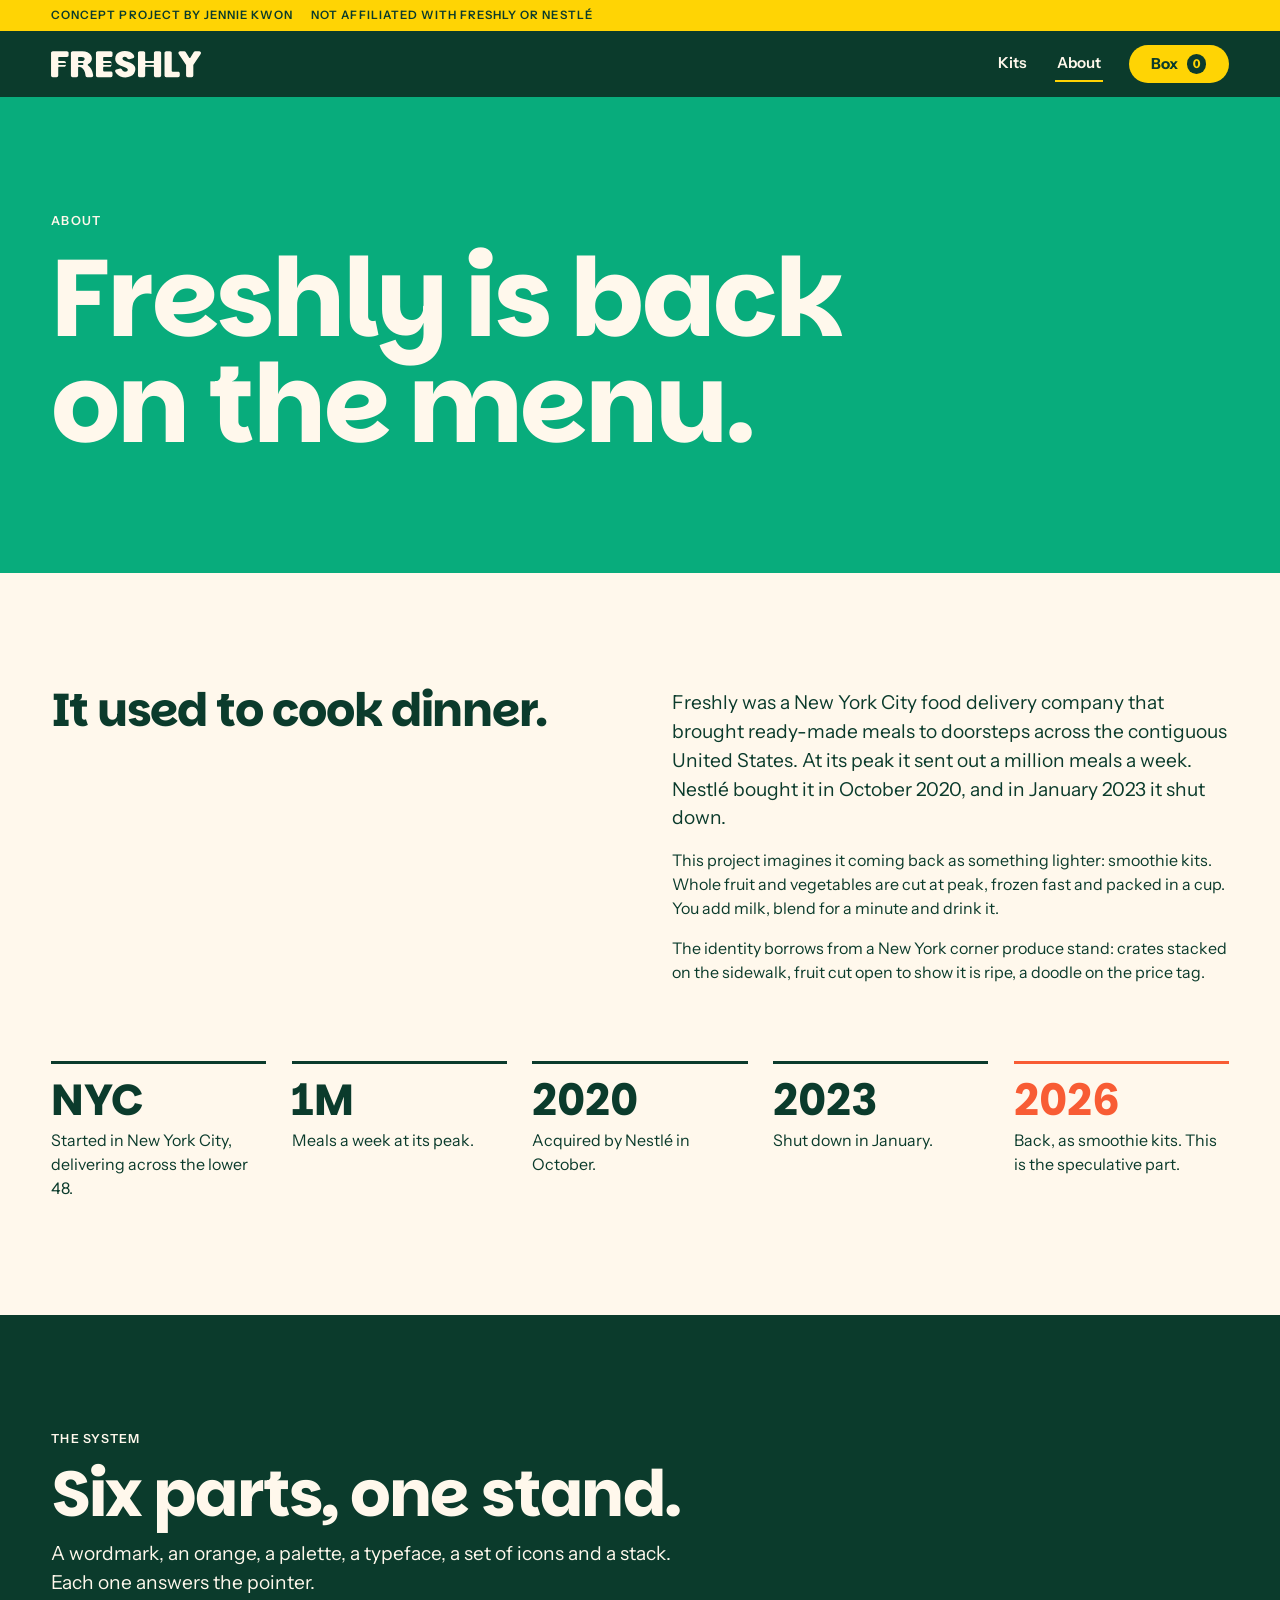
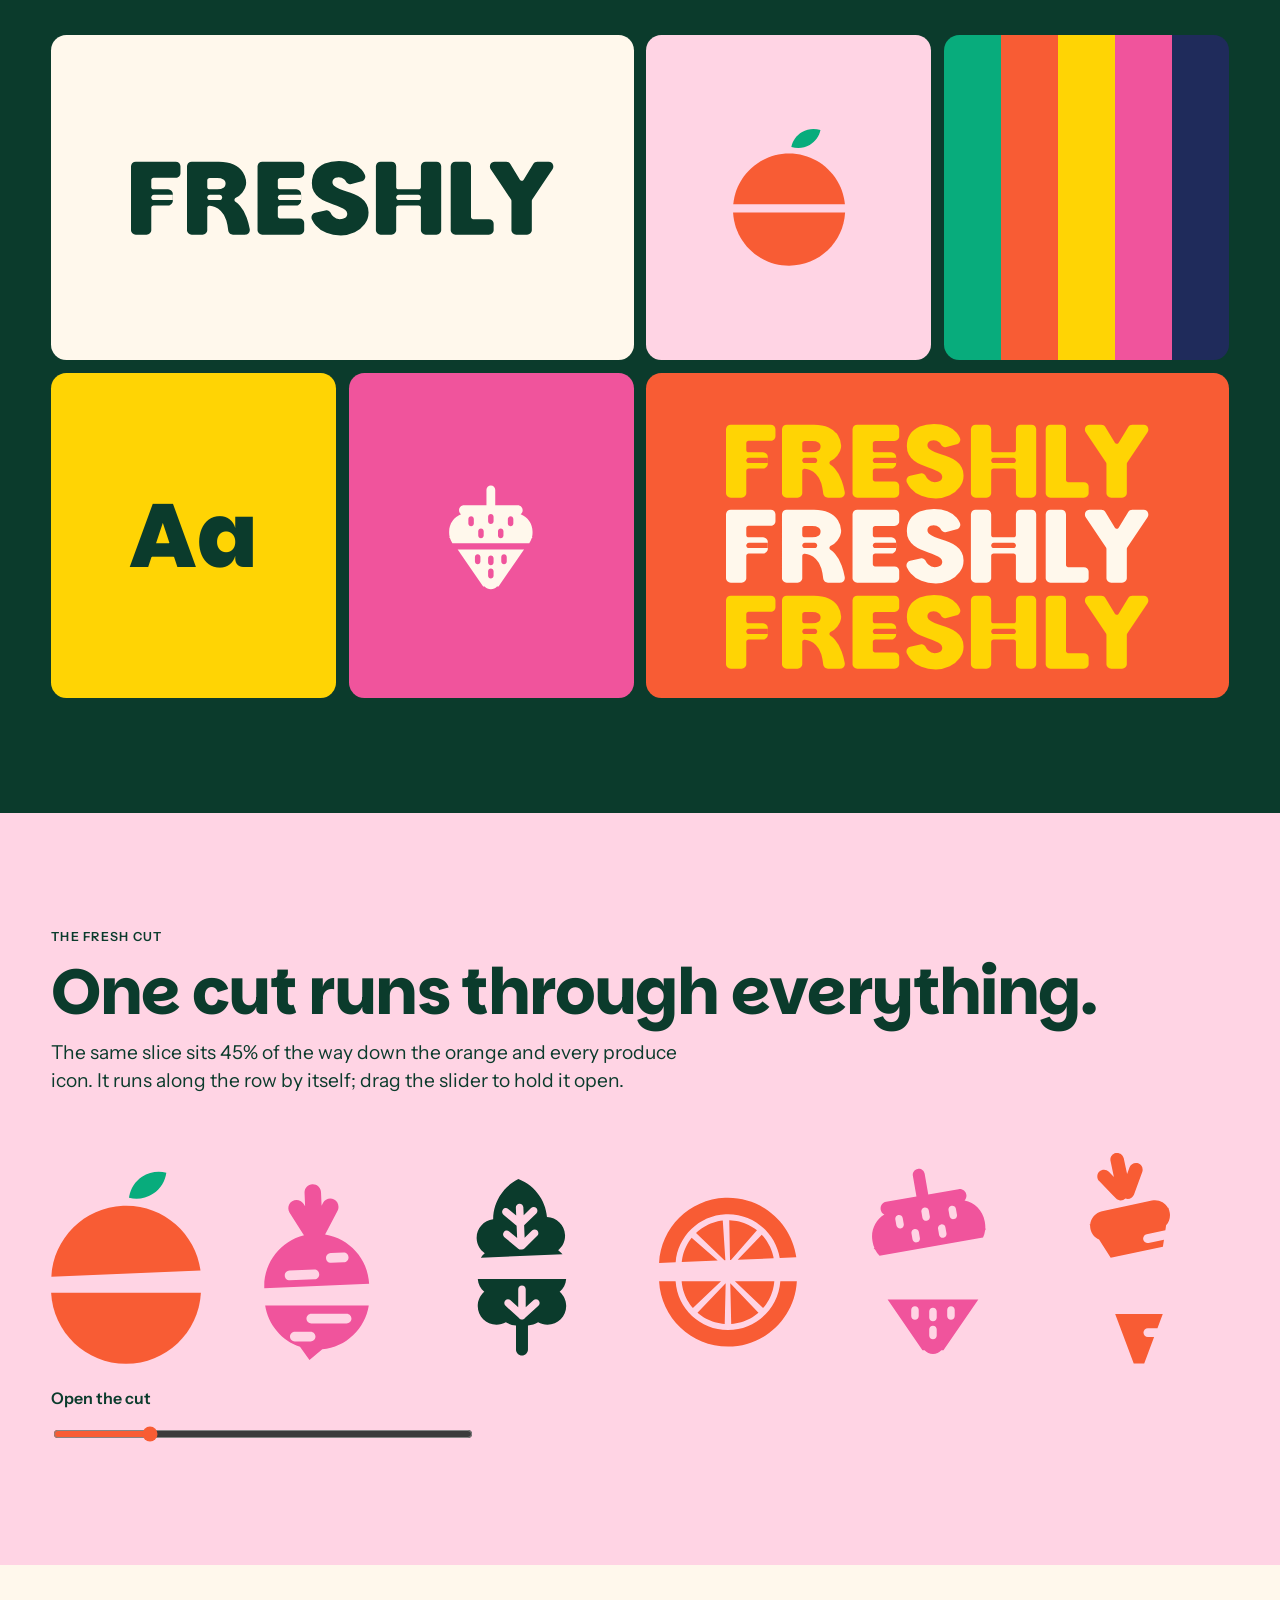
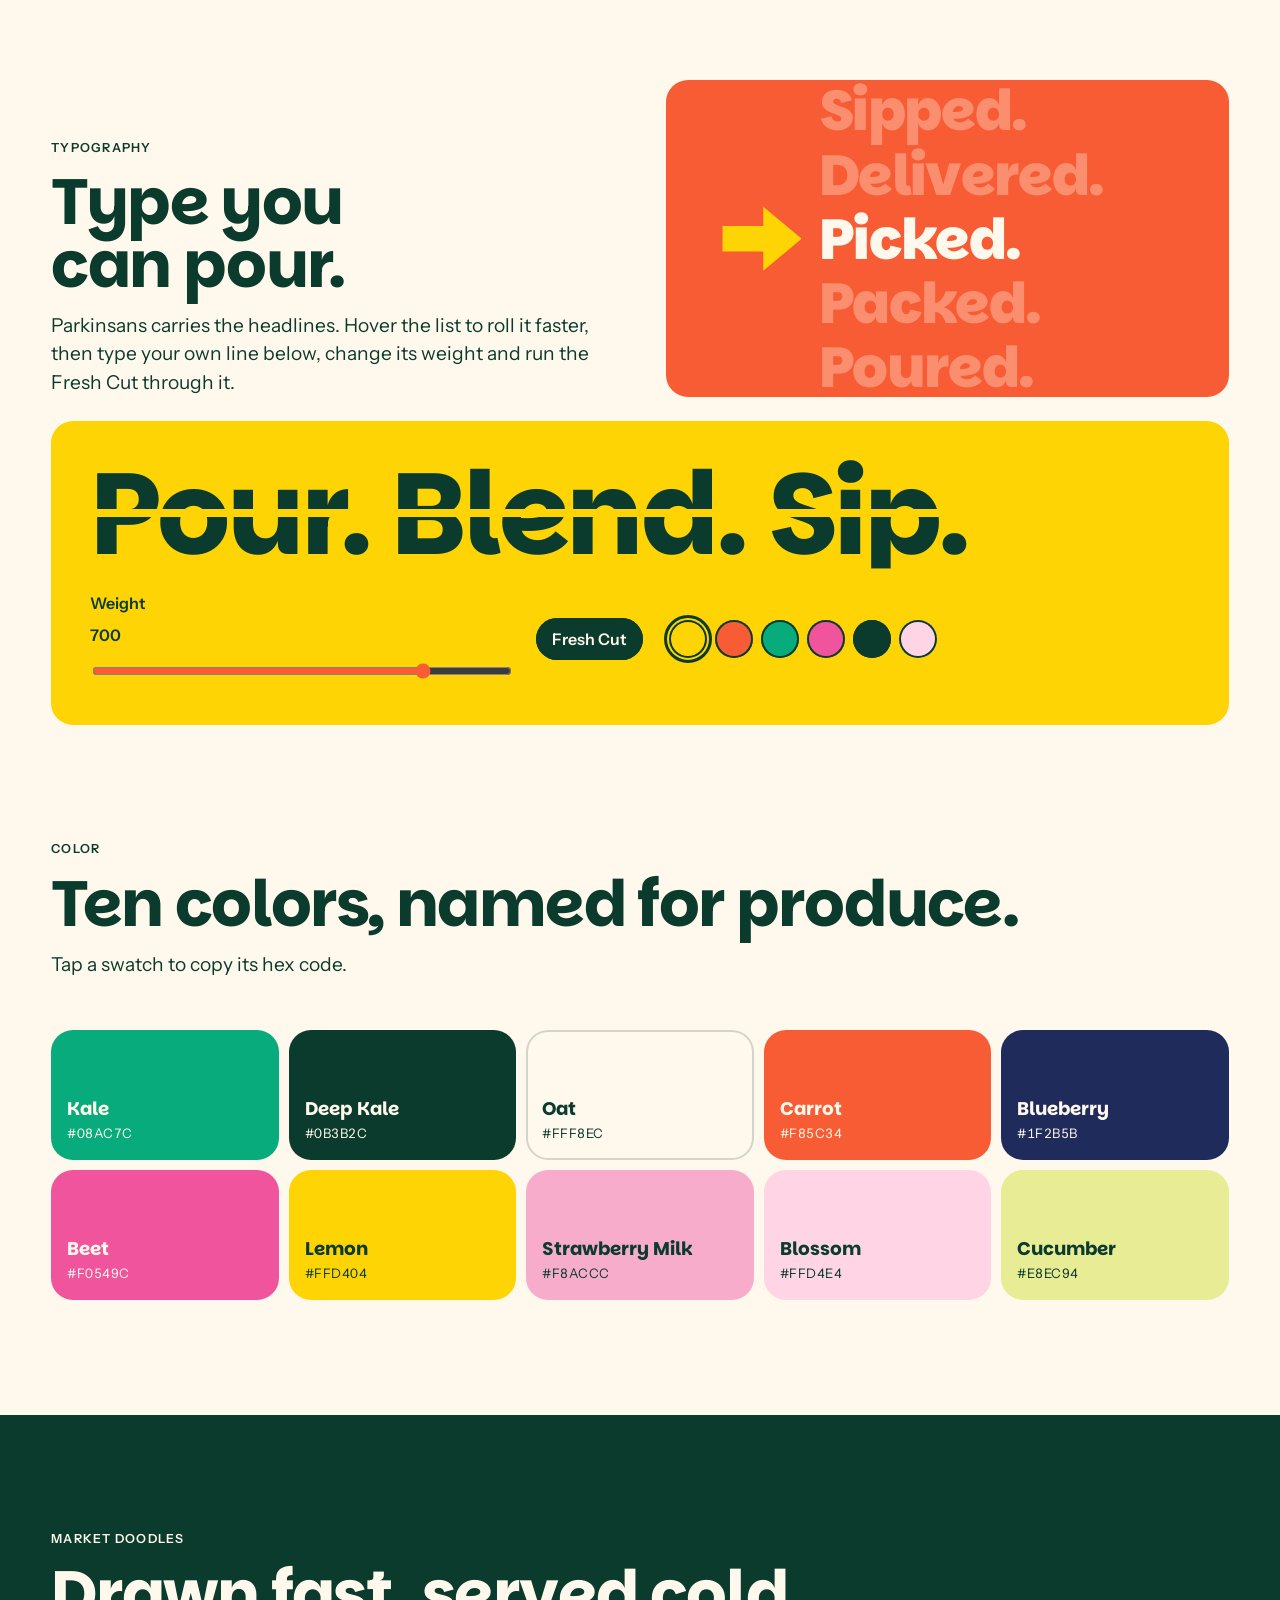
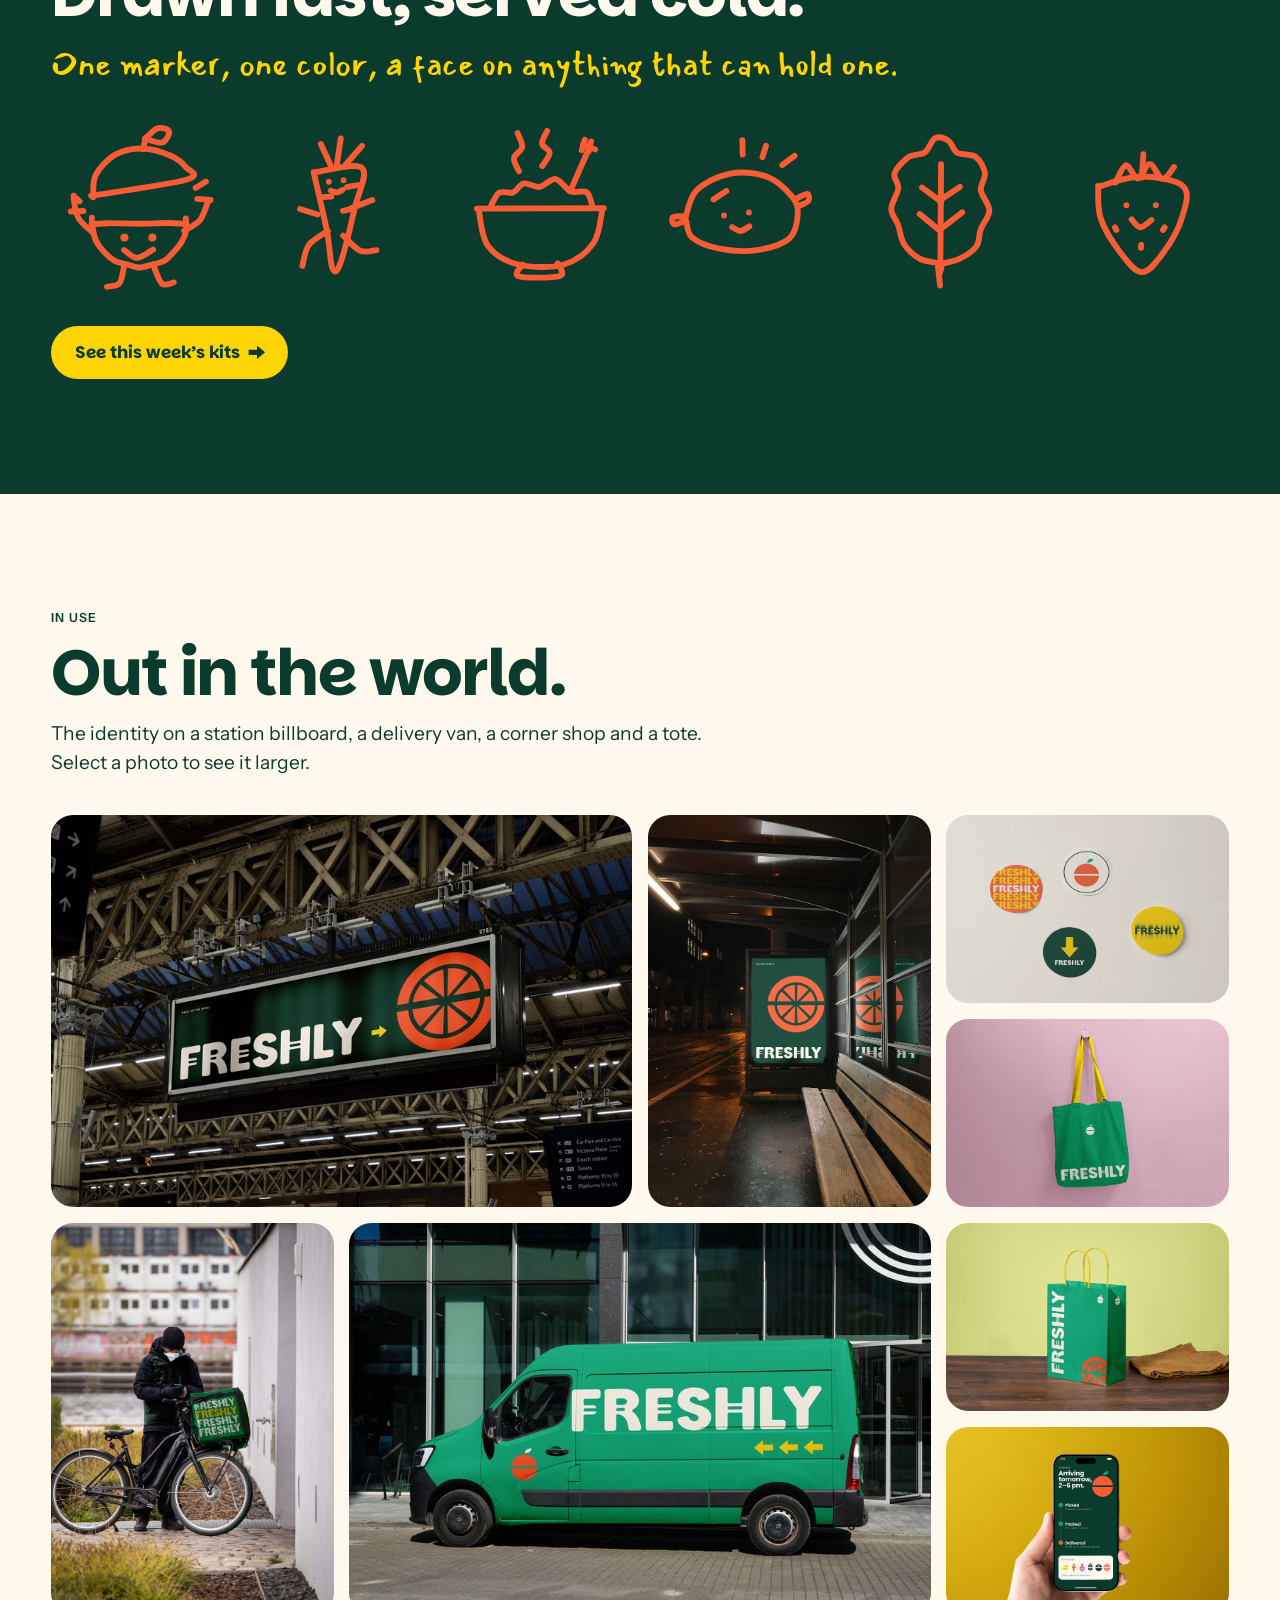
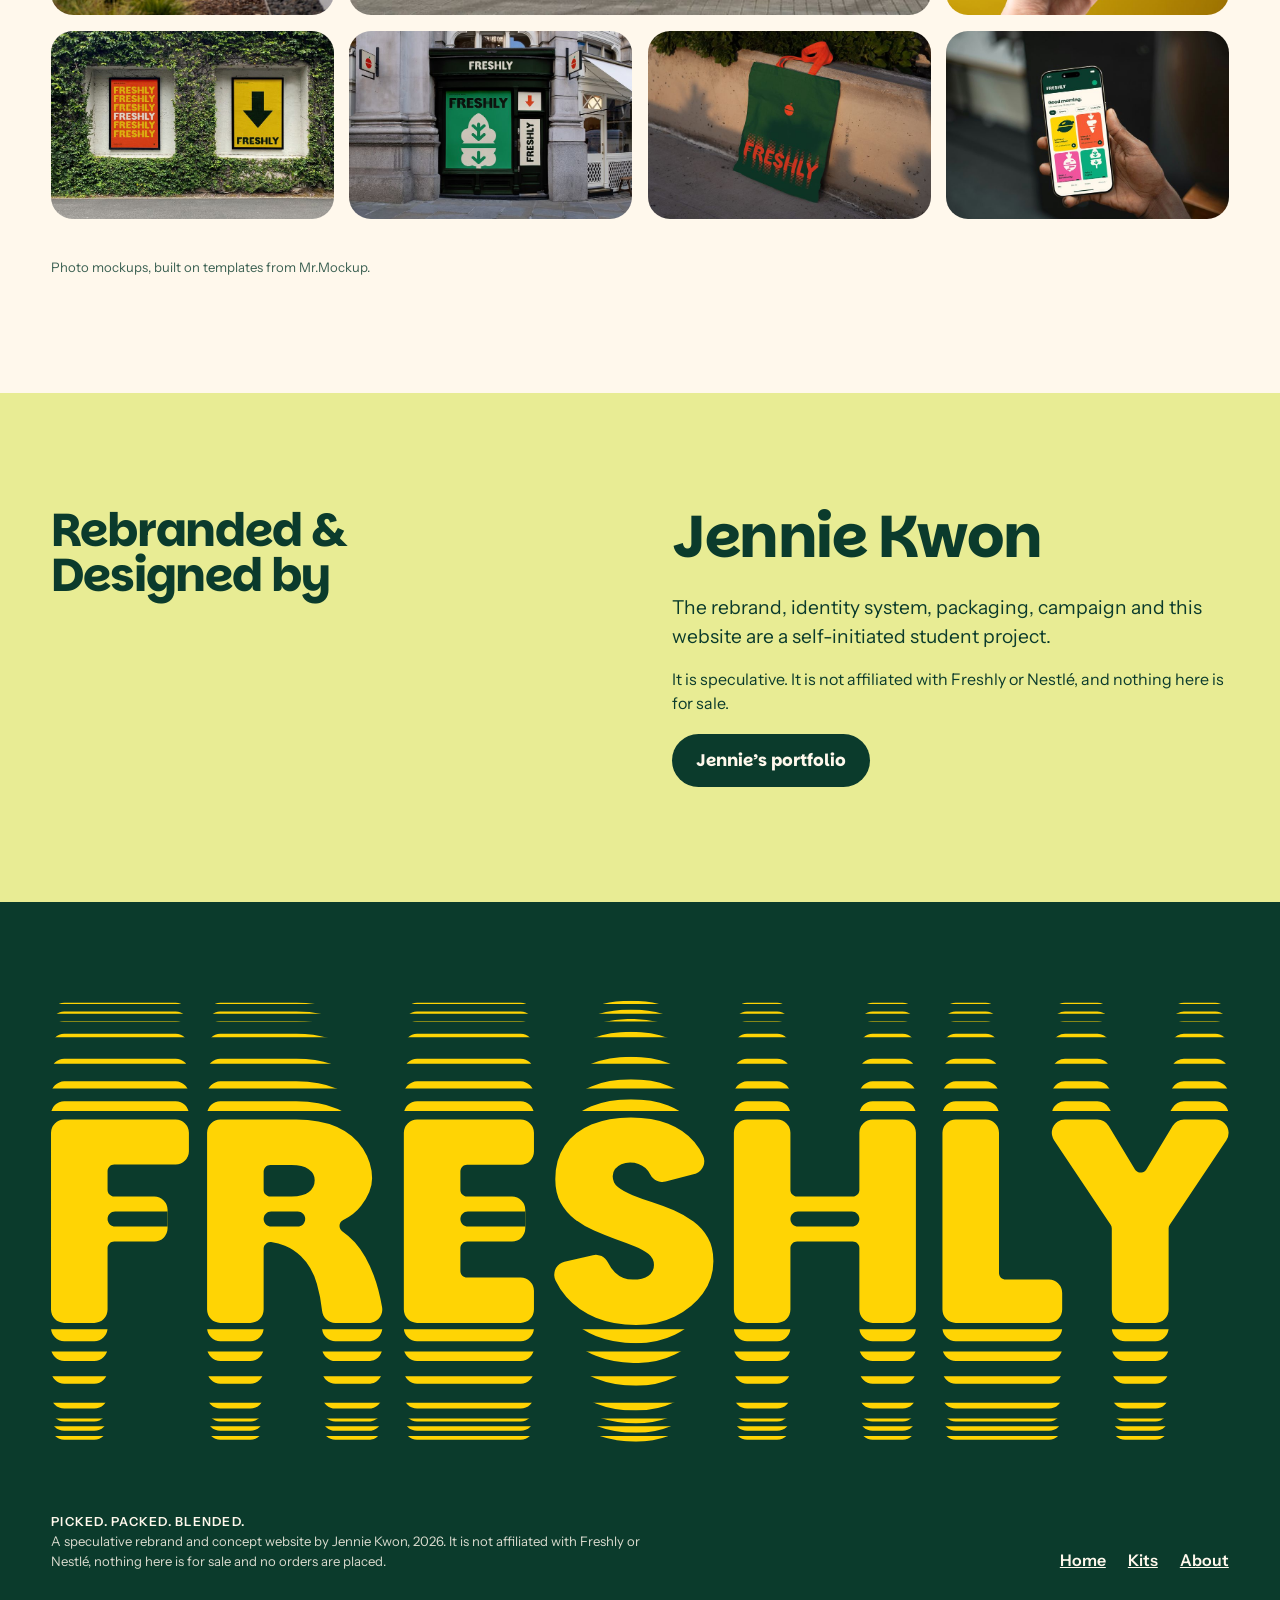
==== commit 3cf4522b: "About page: remove the caption from each mockup photo Co-Authored-By: Claude Opus 5.5 <noreply@anthr" ====
--- a/about.html
+++ b/about.html
@@ -8,7 +8,7 @@
 <link rel="preconnect" href="https://fonts.googleapis.com">
 <link rel="preconnect" href="https://fonts.gstatic.com" crossorigin>
 <link rel="stylesheet" href="https://fonts.googleapis.com/css2?family=Instrument+Sans:ital,wght@0,400..700;1,400..700&family=Mansalva&family=Parkinsans:wght@300..800&display=swap">
-<link rel="stylesheet" href="css/site.css?v=20261005b">
+<link rel="stylesheet" href="css/site.css?v=20261005c">
 </head>
 <body>
 
@@ -143,8 +143,8 @@
 <dialog class="lightbox" id="lightbox" aria-label="Photo, larger"></dialog>
 
 <script src="https://cdnjs.cloudflare.com/ajax/libs/gsap/3.12.5/gsap.min.js"></script>
-<script src="js/assets.js?v=20261005b"></script>
-<script src="js/fresh.js?v=20261005b"></script>
-<script src="js/about.js?v=20261005b"></script>
+<script src="js/assets.js?v=20261005c"></script>
+<script src="js/fresh.js?v=20261005c"></script>
+<script src="js/about.js?v=20261005c"></script>
 </body>
 </html>
--- a/css/site.css
+++ b/css/site.css
@@ -273,13 +273,12 @@
 .shot img { display: block; width: 100%; height: 100%; max-width: none; object-fit: cover; transition: transform .7s var(--snap); }
 .shot:hover img, .shot:focus-visible img { transform: scale(1.06); }
 .shot:focus-visible { outline: 3px solid var(--carrot); outline-offset: 3px; }
-.shot-tag { position: absolute; left: 12px; bottom: 12px; background: var(--oat); color: var(--deep); border-radius: 999px; padding: 6px 12px; font-weight: 600; font-size: .72rem; letter-spacing: .08em; text-transform: uppercase; }
 .fine-print { font-size: .82rem; opacity: .8; }
 .credit-name { font-family: var(--display); font-weight: 700; font-size: clamp(2.2rem, 4.6vw, 4.2rem); line-height: 1; letter-spacing: -.025em; margin-bottom: .45em; }
 dialog.lightbox { border: 0; padding: 0; background: transparent; color: var(--oat); max-width: min(1400px, calc(100vw - 24px)); max-height: calc(100dvh - 24px); overflow: visible; }
 dialog.lightbox::backdrop { background: color-mix(in srgb, var(--deep) 86%, transparent); }
-dialog.lightbox img { display: block; width: auto; height: auto; max-width: 100%; max-height: calc(100dvh - 96px); margin-inline: auto; border-radius: var(--radius); }
-dialog.lightbox p { margin-top: 12px; font-weight: 600; font-size: .85rem; letter-spacing: .08em; text-transform: uppercase; }
+dialog.lightbox img { display: block; width: auto; height: auto; max-width: 100%; max-height: calc(100dvh - 48px); margin-inline: auto; border-radius: var(--radius); }
+
 .doodle-row .doodle { transition: transform .5s var(--spring); }
 .doodle-row .doodle:hover { transform: rotate(-8deg) scale(1.12); }
 
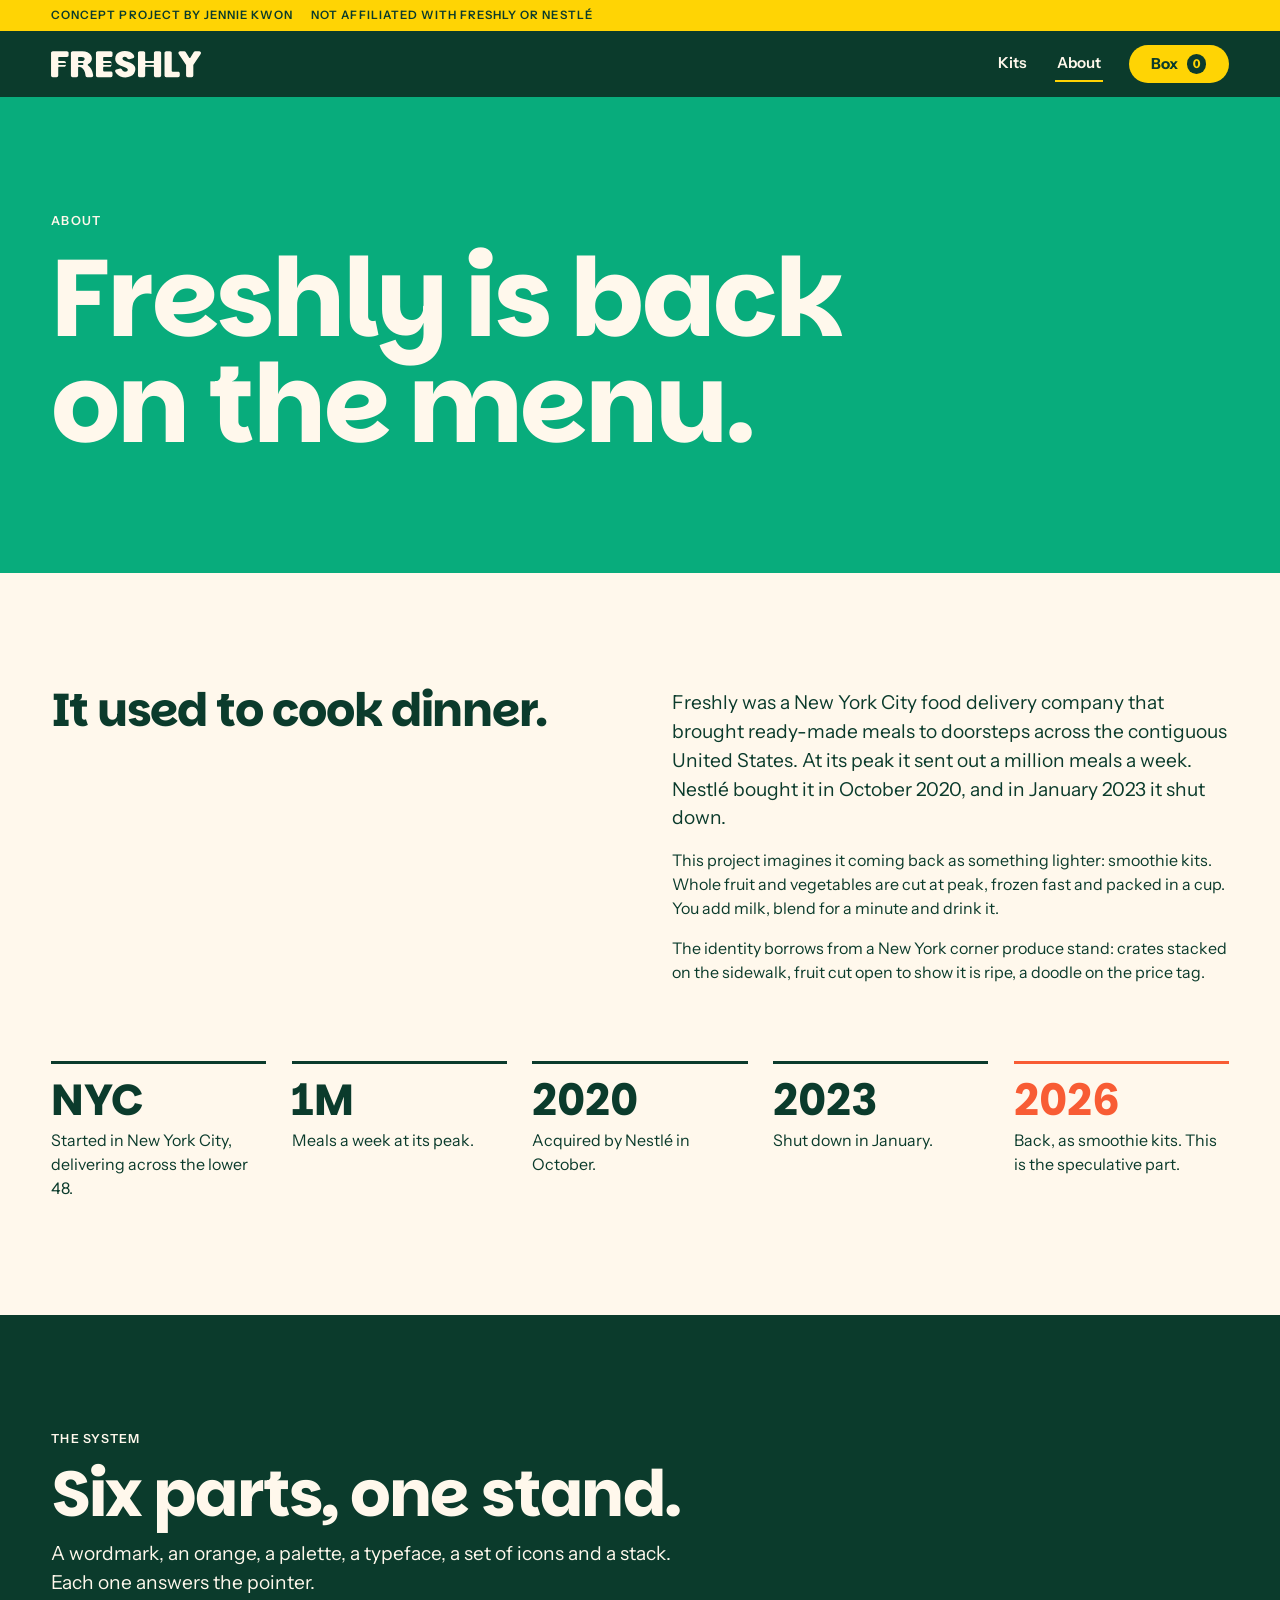
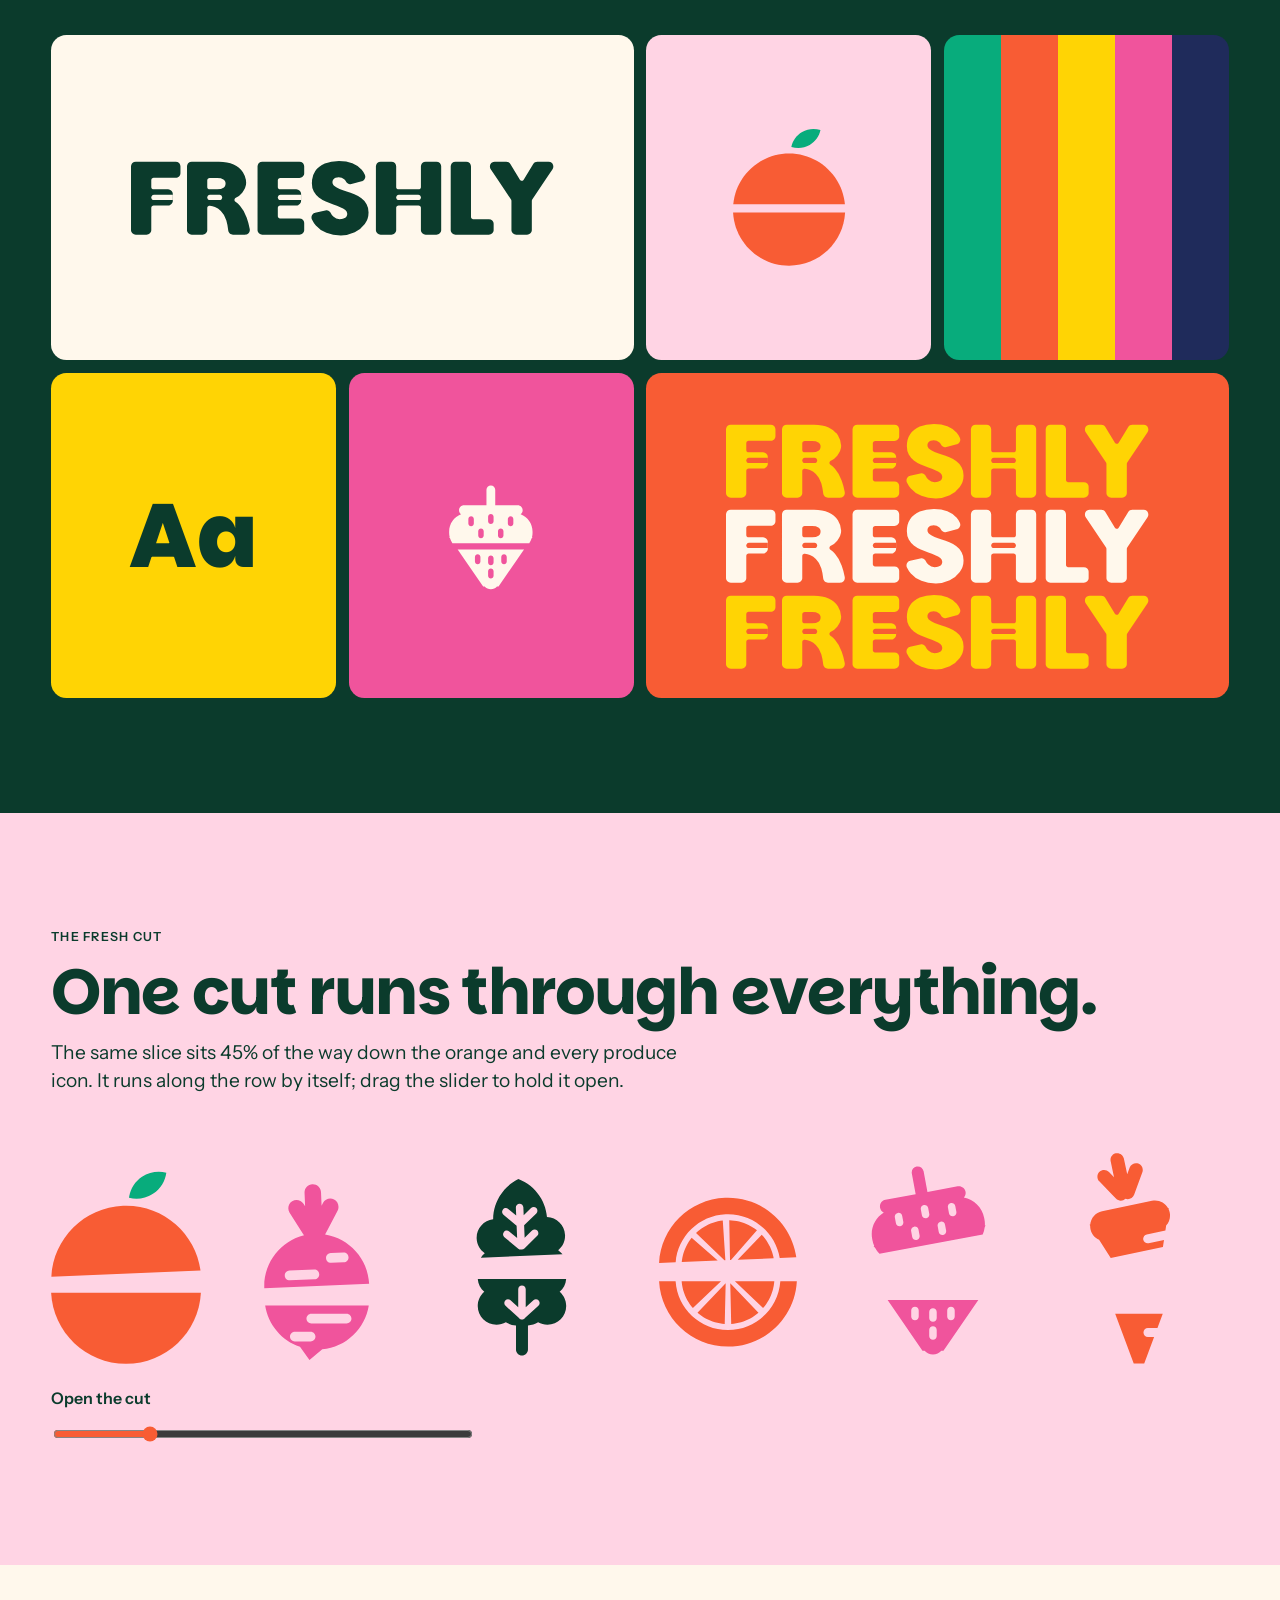
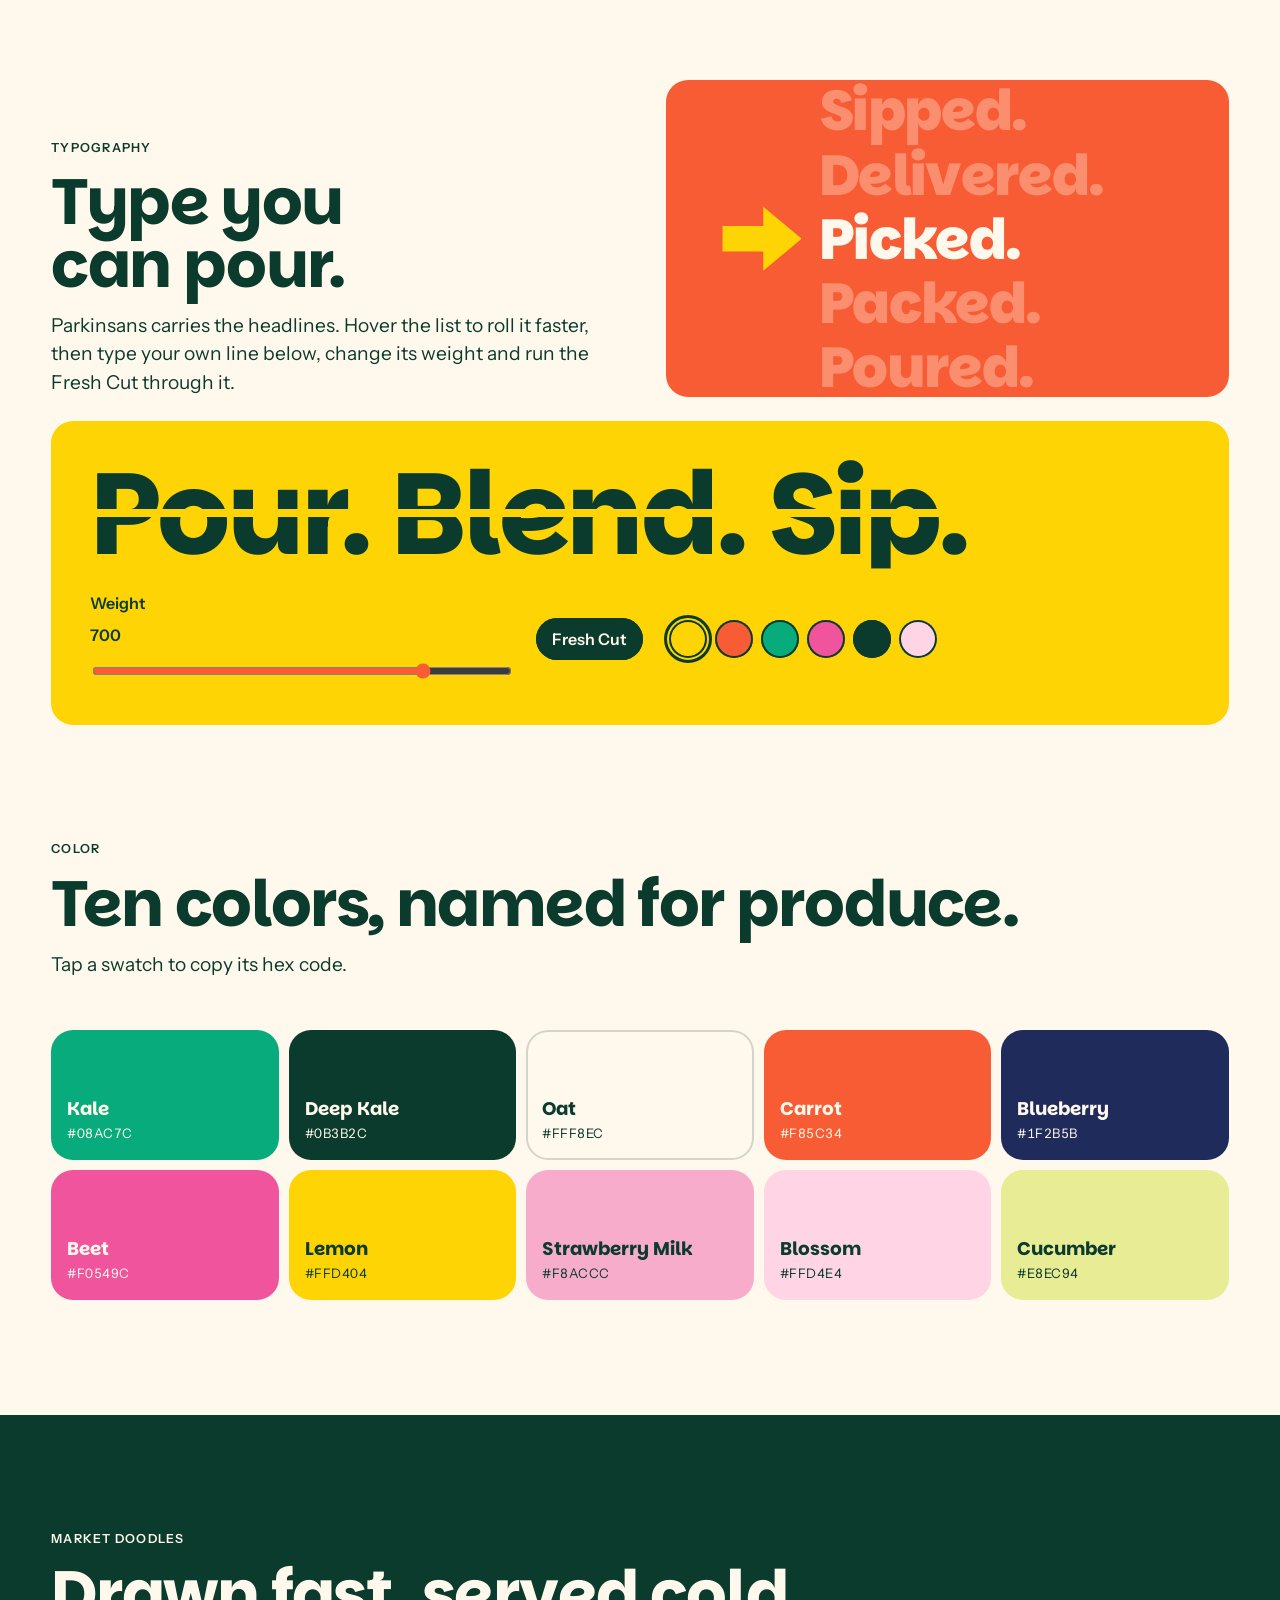
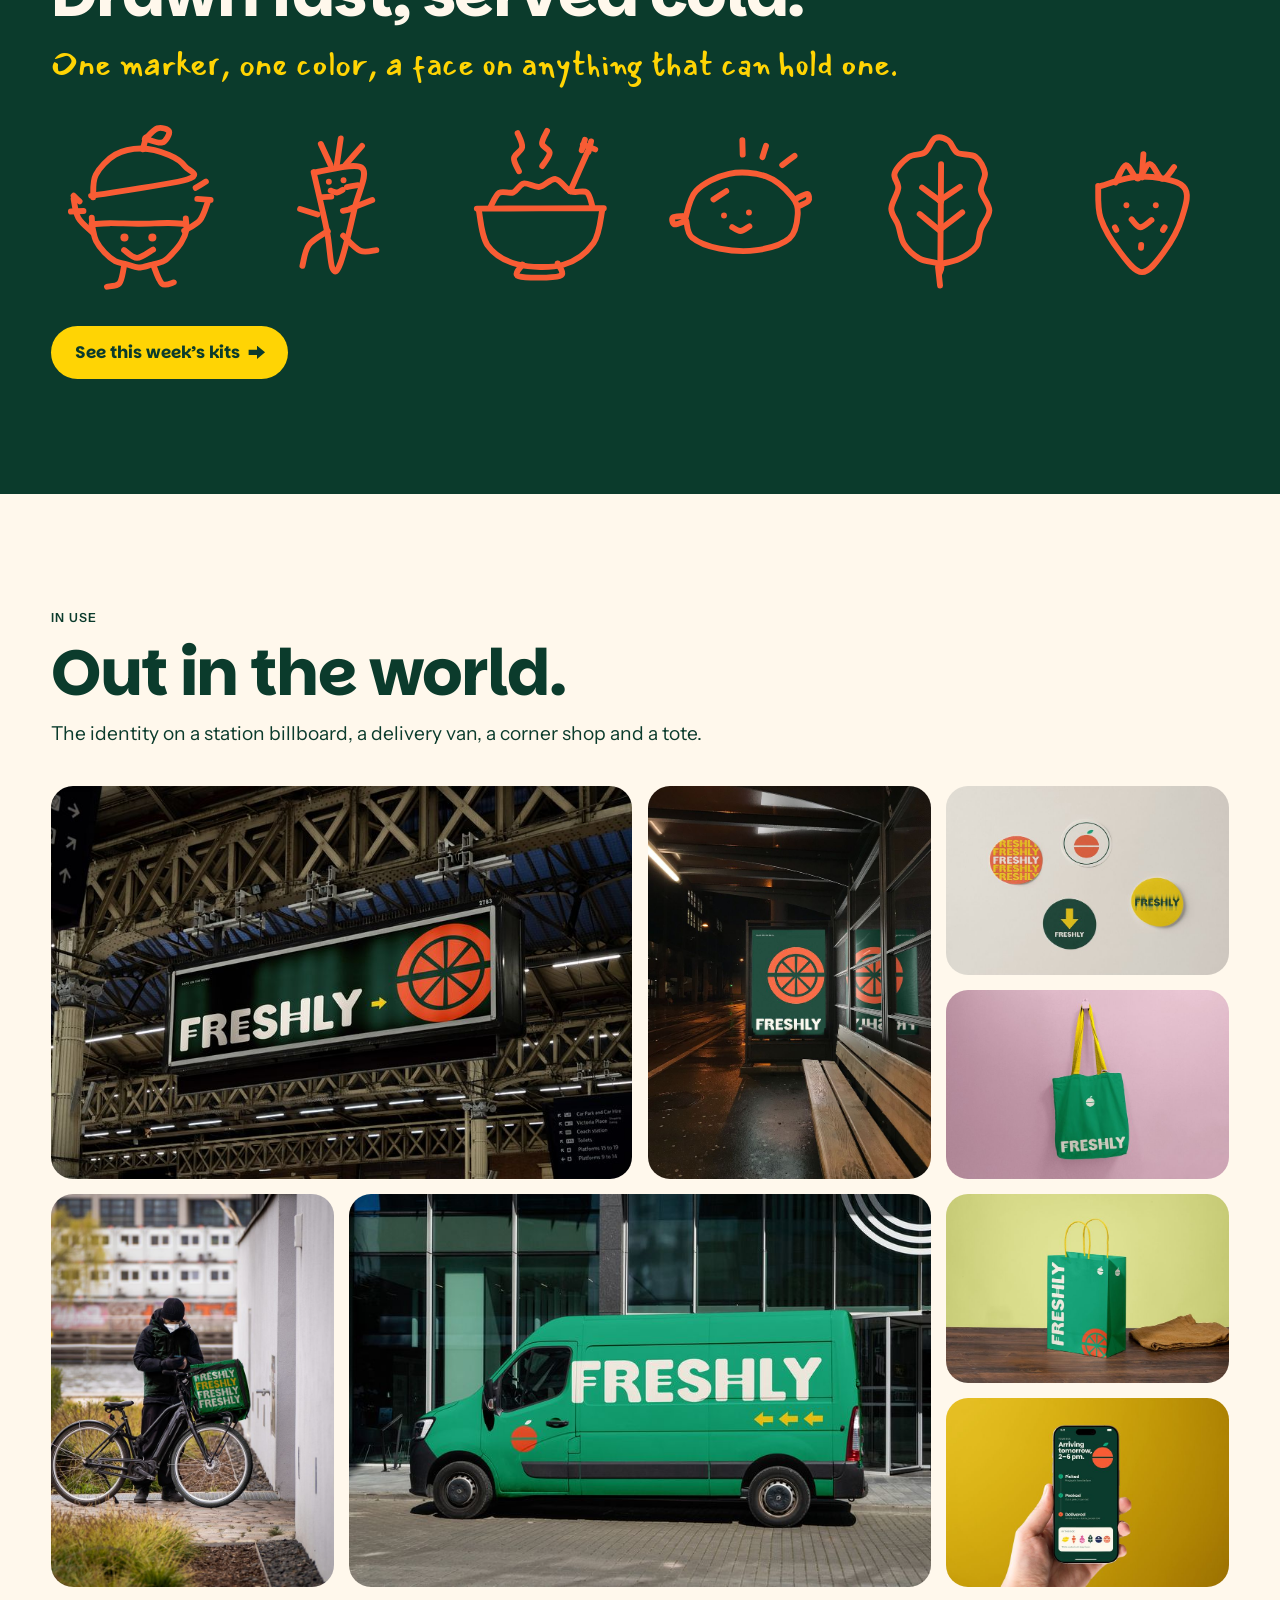
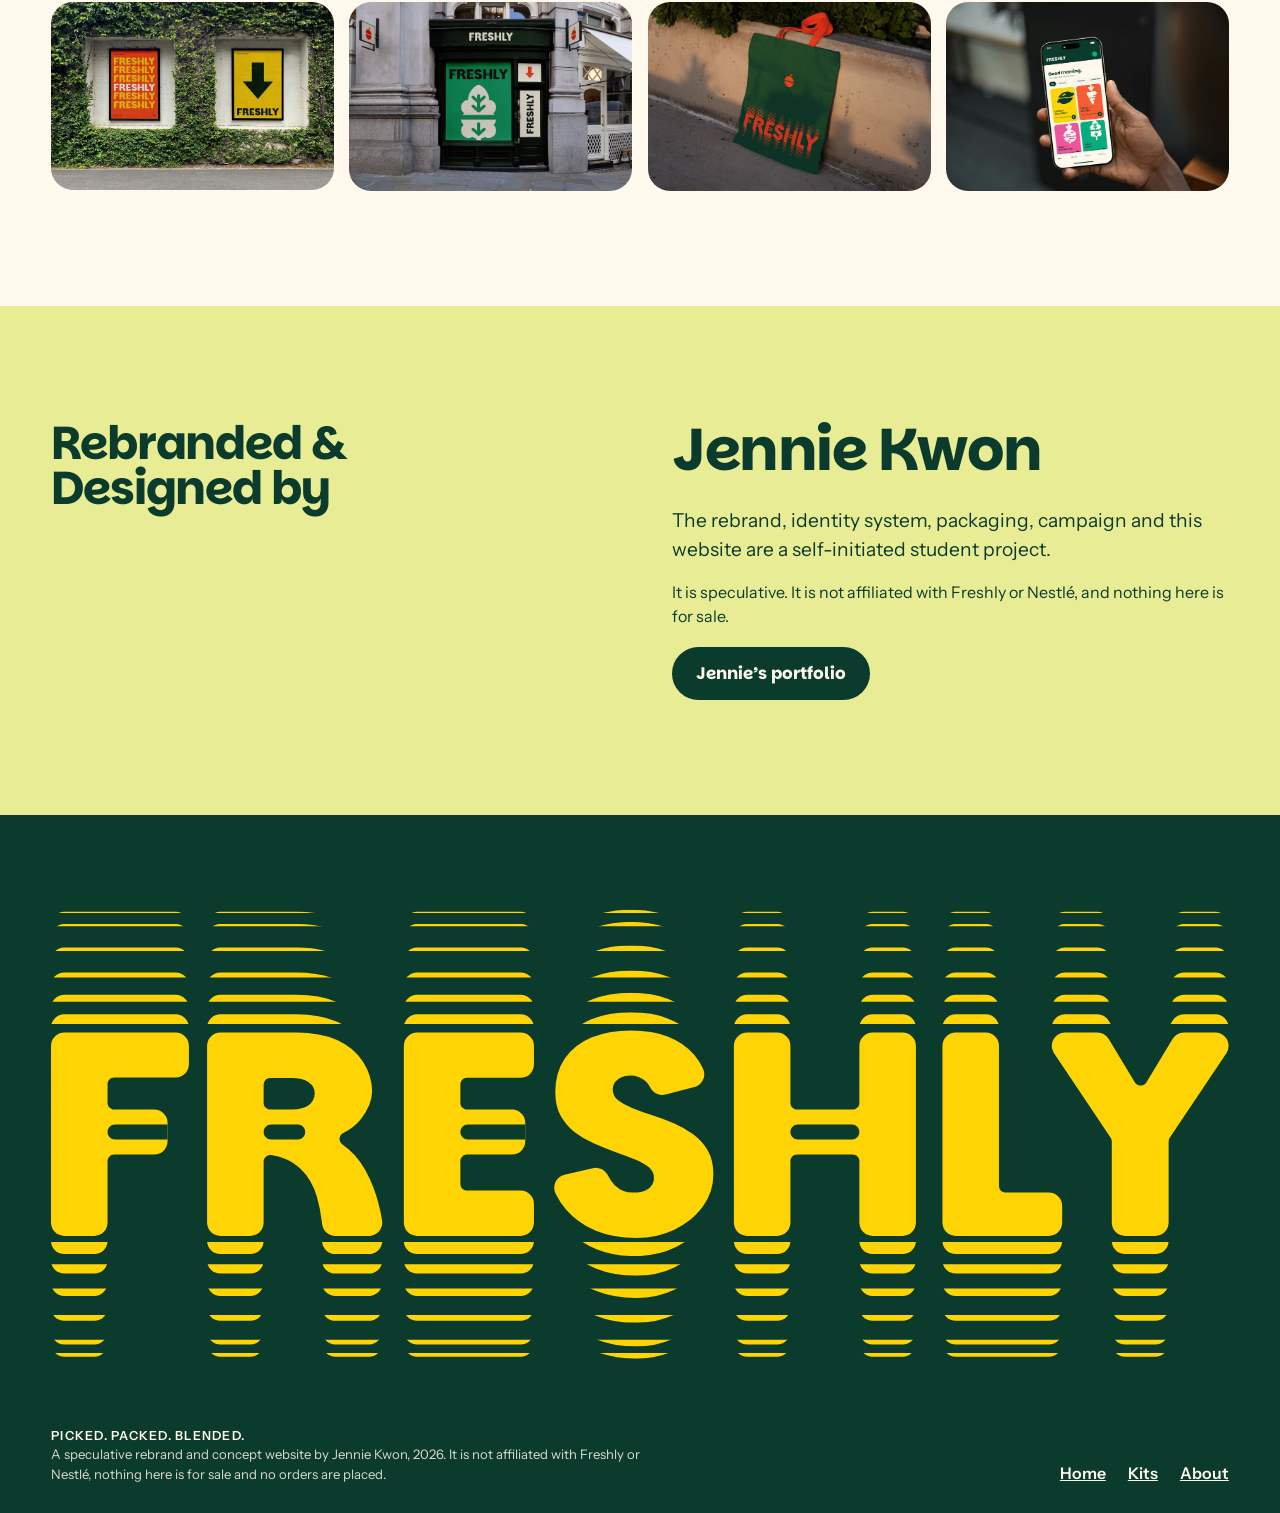
==== commit b2e8adeb: "About page: plain mockup photos, no zoom, no template credit Co-Authored-By: Claude Opus 5.5 <norepl" ====
--- a/about.html
+++ b/about.html
@@ -8,7 +8,7 @@
 <link rel="preconnect" href="https://fonts.googleapis.com">
 <link rel="preconnect" href="https://fonts.gstatic.com" crossorigin>
 <link rel="stylesheet" href="https://fonts.googleapis.com/css2?family=Instrument+Sans:ital,wght@0,400..700;1,400..700&family=Mansalva&family=Parkinsans:wght@300..800&display=swap">
-<link rel="stylesheet" href="css/site.css?v=20261005c">
+<link rel="stylesheet" href="css/site.css?v=20261005d">
 </head>
 <body>
 
@@ -120,10 +120,9 @@
       <div class="section-head" style="margin-bottom:0;">
         <p class="eyebrow">In use</p>
         <h2 id="world-title">Out in the world.</h2>
-        <p class="lede">The identity on a station billboard, a delivery van, a corner shop and a tote. Select a photo to see it larger.</p>
+        <p class="lede">The identity on a station billboard, a delivery van, a corner shop and a tote.</p>
       </div>
       <div class="shots" id="shots"></div>
-      <p class="fine-print">Photo mockups, built on templates from Mr.Mockup.</p>
     </div>
   </section>
 
@@ -140,11 +139,9 @@
   </section>
 </main>
 
-<dialog class="lightbox" id="lightbox" aria-label="Photo, larger"></dialog>
-
 <script src="https://cdnjs.cloudflare.com/ajax/libs/gsap/3.12.5/gsap.min.js"></script>
-<script src="js/assets.js?v=20261005c"></script>
-<script src="js/fresh.js?v=20261005c"></script>
-<script src="js/about.js?v=20261005c"></script>
+<script src="js/assets.js?v=20261005d"></script>
+<script src="js/fresh.js?v=20261005d"></script>
+<script src="js/about.js?v=20261005d"></script>
 </body>
 </html>
--- a/css/site.css
+++ b/css/site.css
@@ -265,19 +265,13 @@
 .swatch b { font-family: var(--display); font-size: 1.15rem; }
 .swatch span { font-size: .82rem; font-variant-numeric: tabular-nums; letter-spacing: .04em; }
 .doodle-row { display: grid; grid-template-columns: repeat(6, minmax(0, 1fr)); gap: clamp(6px, 2vw, 24px); }
-/* mockup photos: a mosaic of 3:2 tiles. The photo zooms inside its frame, so the frame itself never moves. */
+/* mockup photos: a still mosaic of 3:2 tiles. They do not zoom, on hover or on a click. */
 .shots { display: grid; grid-template-columns: repeat(4, minmax(0, 1fr)); gap: clamp(8px, 1.2vw, 18px); grid-auto-flow: dense; }
-.shot { all: unset; box-sizing: border-box; position: relative; display: block; aspect-ratio: 3 / 2; min-width: 0; border-radius: var(--radius); overflow: hidden; cursor: zoom-in; background: var(--line); }
+.shot { position: relative; aspect-ratio: 3 / 2; min-width: 0; border-radius: var(--radius); overflow: hidden; background: var(--line); }
 .shot.big { grid-column: span 2; grid-row: span 2; aspect-ratio: auto; }
 .shot.tall { grid-row: span 2; aspect-ratio: auto; }
-.shot img { display: block; width: 100%; height: 100%; max-width: none; object-fit: cover; transition: transform .7s var(--snap); }
-.shot:hover img, .shot:focus-visible img { transform: scale(1.06); }
-.shot:focus-visible { outline: 3px solid var(--carrot); outline-offset: 3px; }
-.fine-print { font-size: .82rem; opacity: .8; }
+.shot img { display: block; width: 100%; height: 100%; max-width: none; object-fit: cover; }
 .credit-name { font-family: var(--display); font-weight: 700; font-size: clamp(2.2rem, 4.6vw, 4.2rem); line-height: 1; letter-spacing: -.025em; margin-bottom: .45em; }
-dialog.lightbox { border: 0; padding: 0; background: transparent; color: var(--oat); max-width: min(1400px, calc(100vw - 24px)); max-height: calc(100dvh - 24px); overflow: visible; }
-dialog.lightbox::backdrop { background: color-mix(in srgb, var(--deep) 86%, transparent); }
-dialog.lightbox img { display: block; width: auto; height: auto; max-width: 100%; max-height: calc(100dvh - 48px); margin-inline: auto; border-radius: var(--radius); }
 
 .doodle-row .doodle { transition: transform .5s var(--spring); }
 .doodle-row .doodle:hover { transform: rotate(-8deg) scale(1.12); }
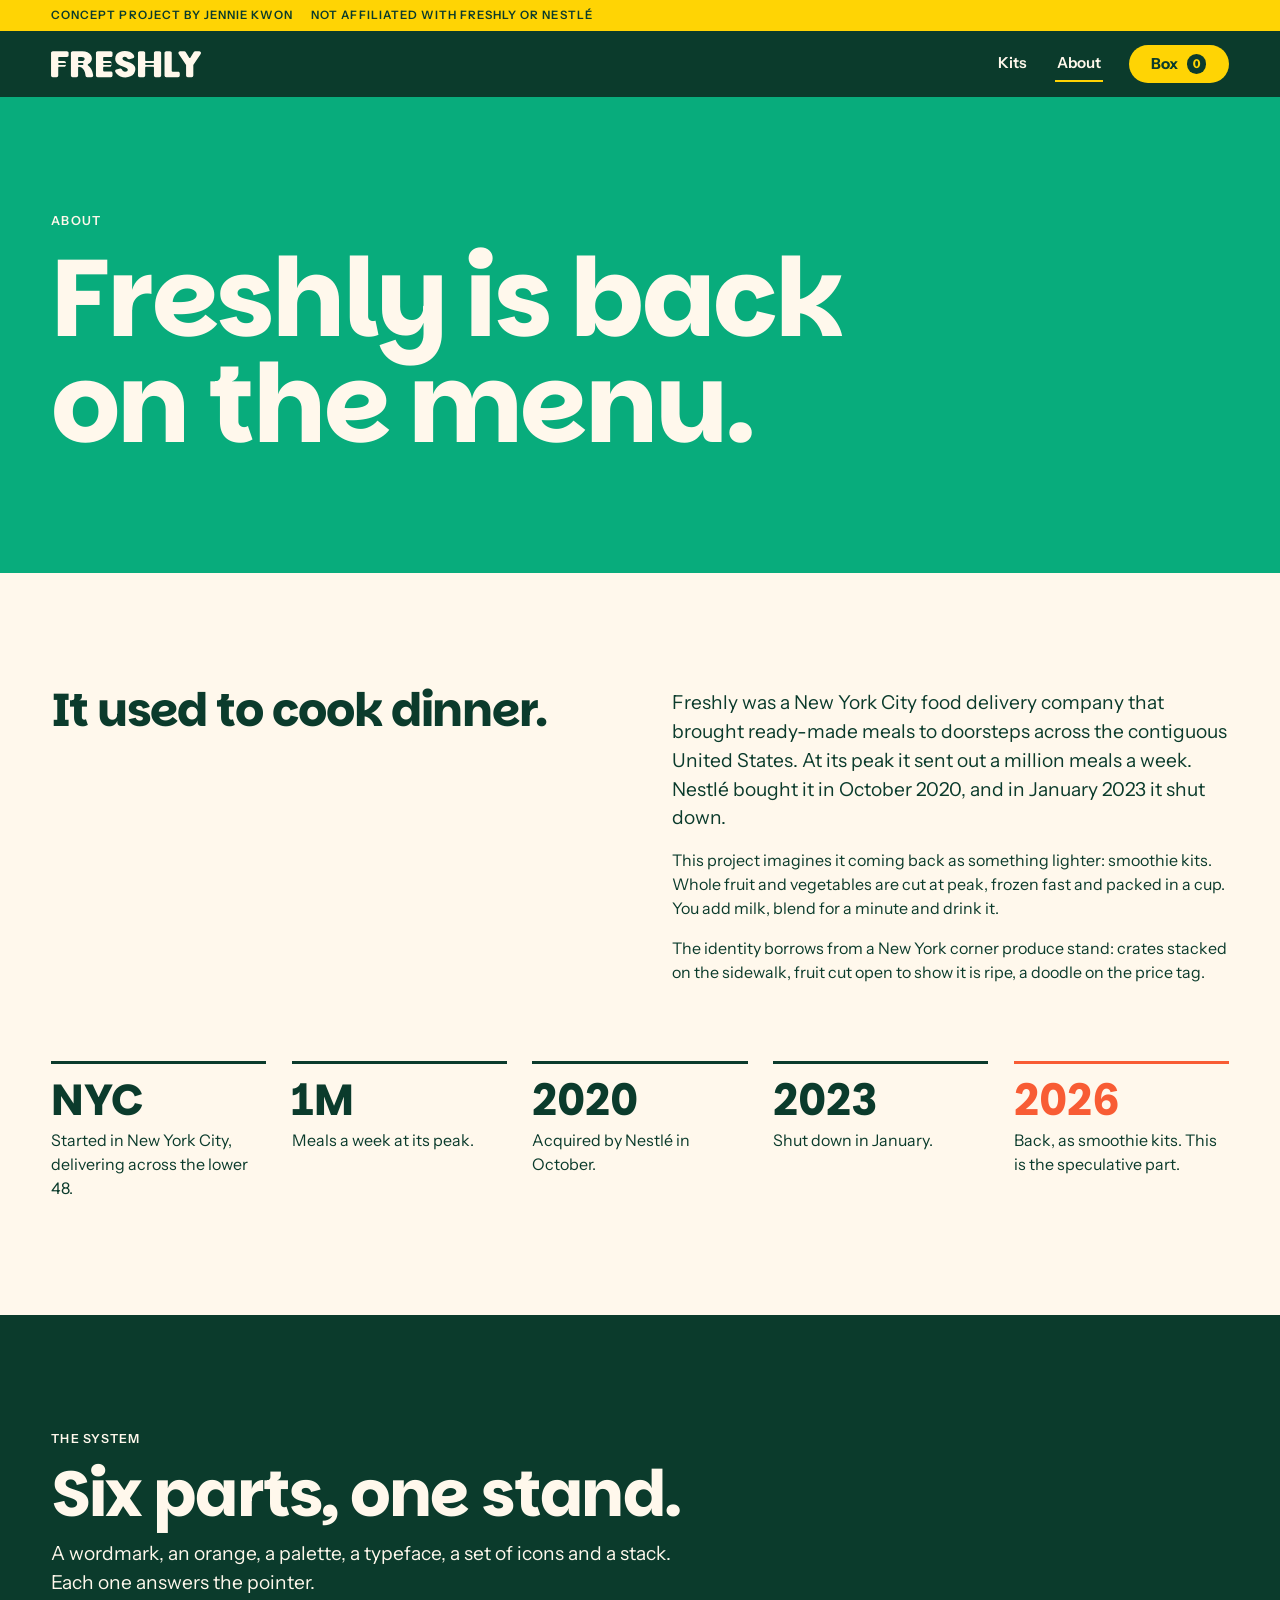
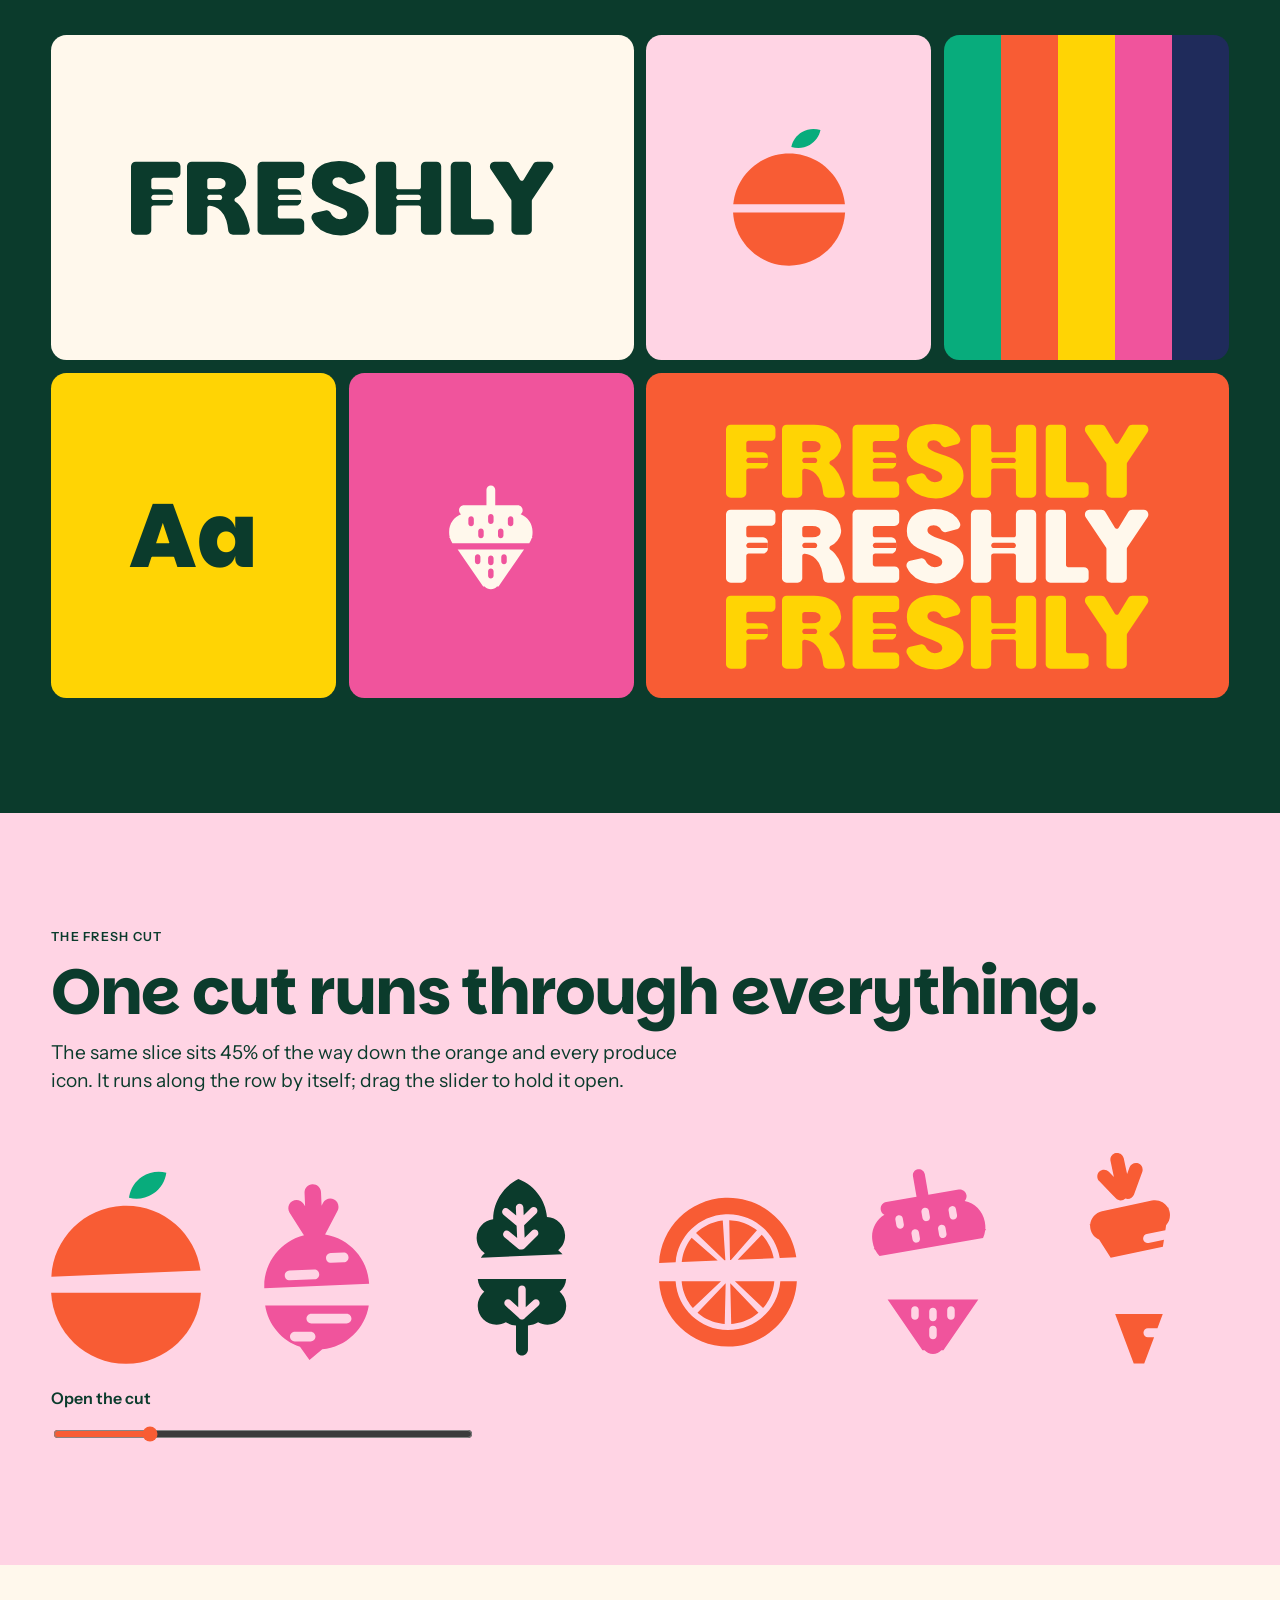
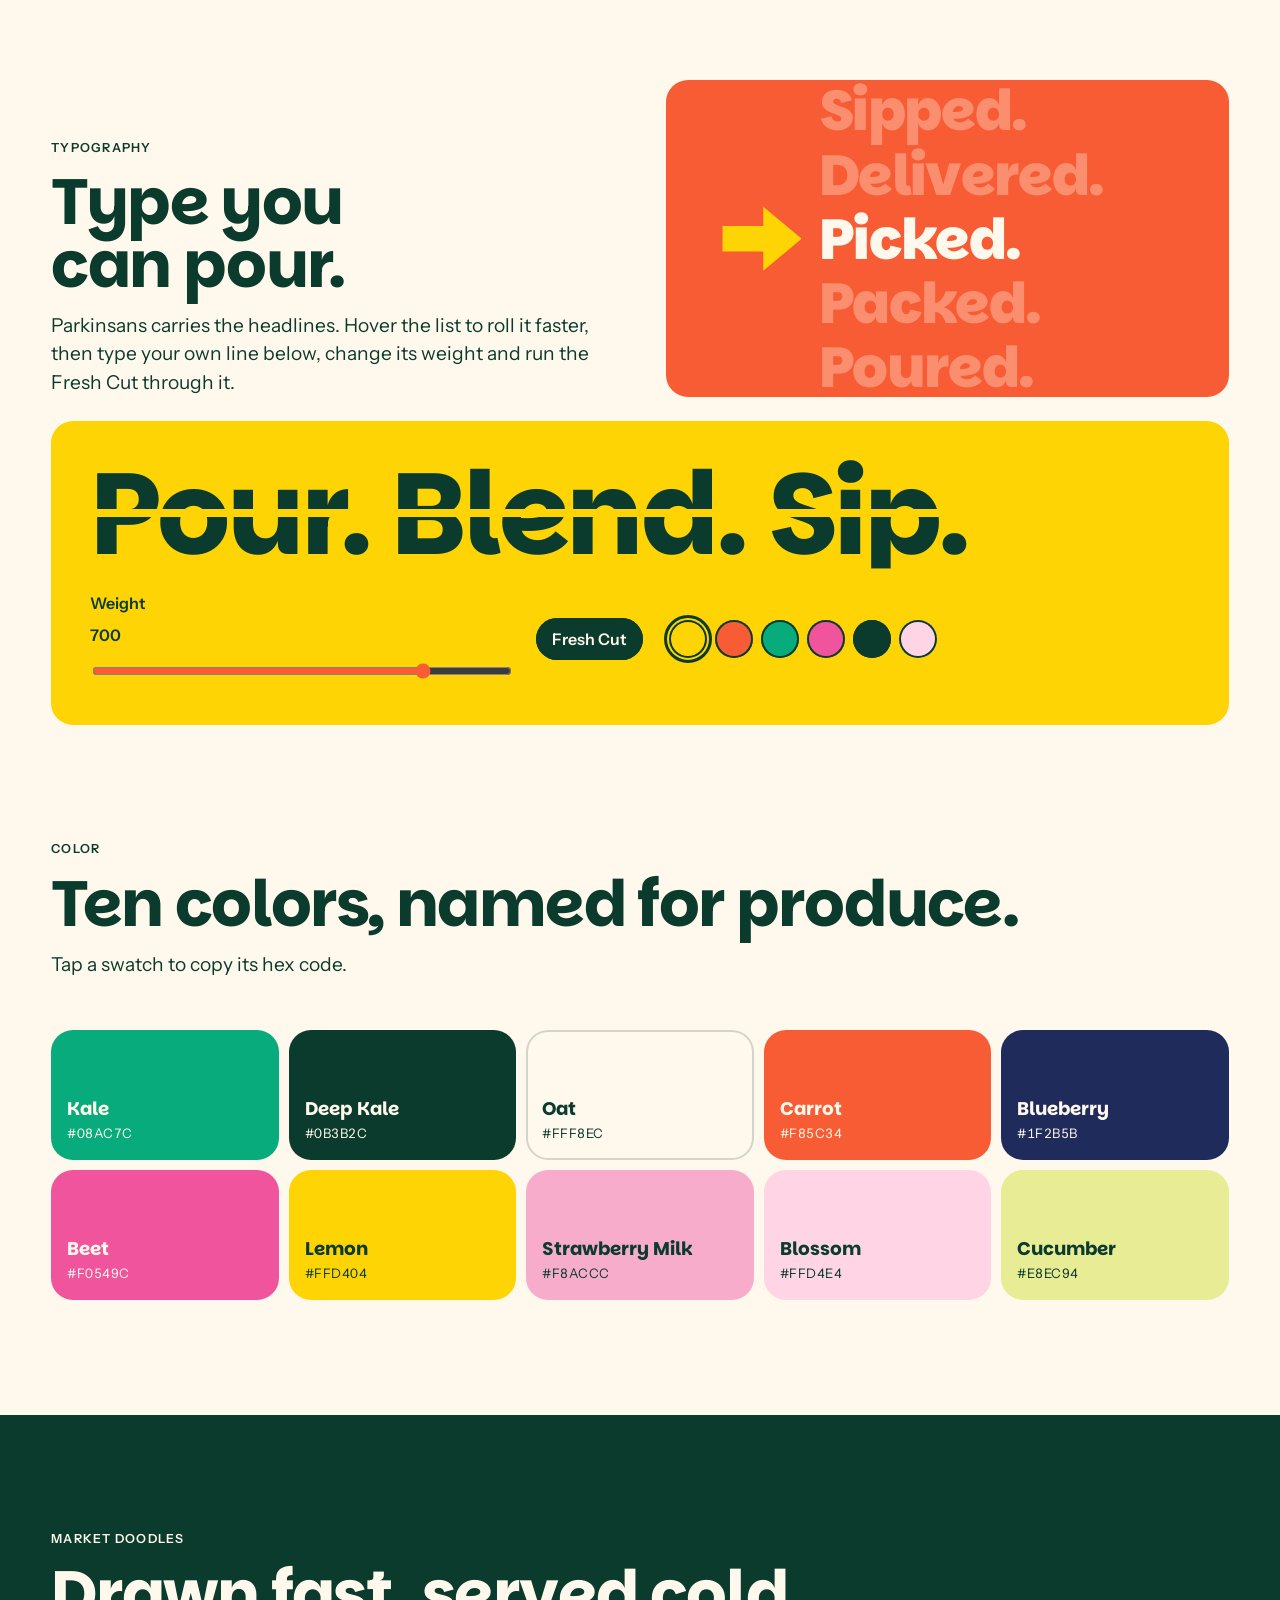
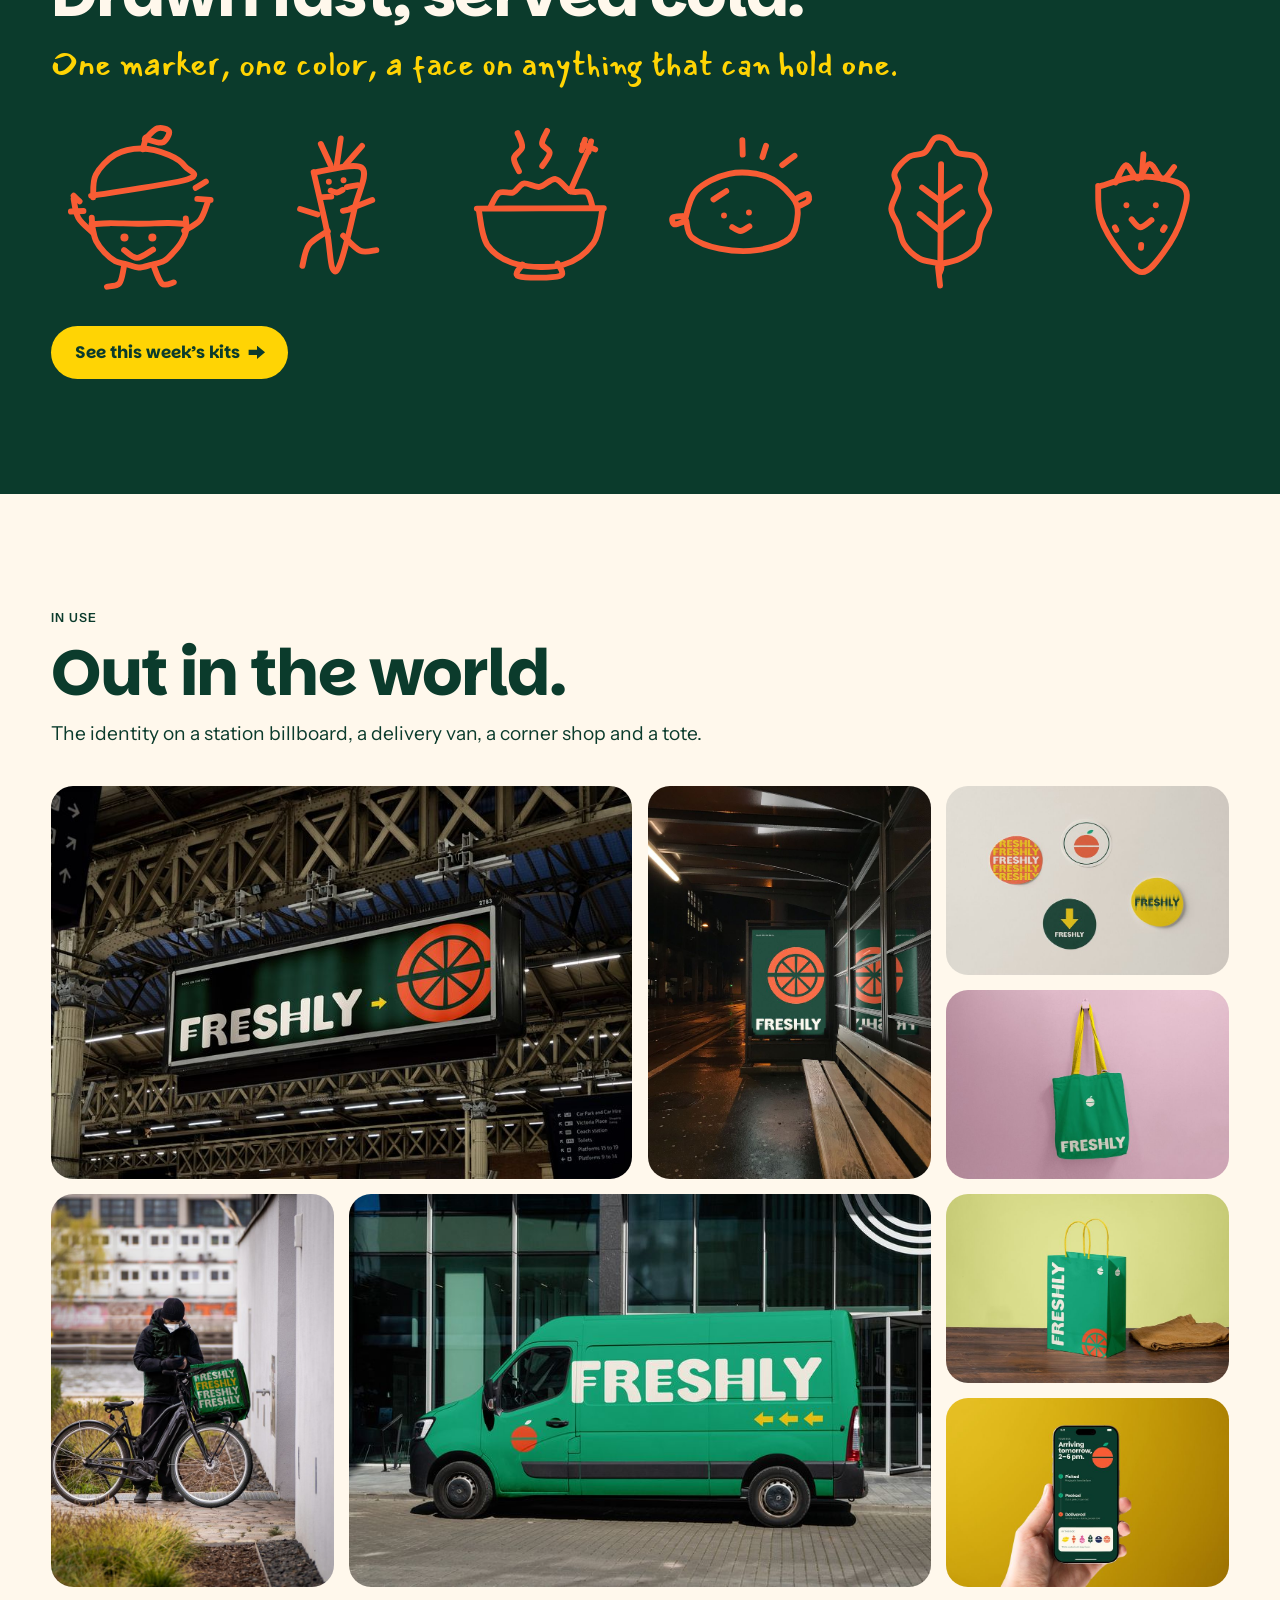
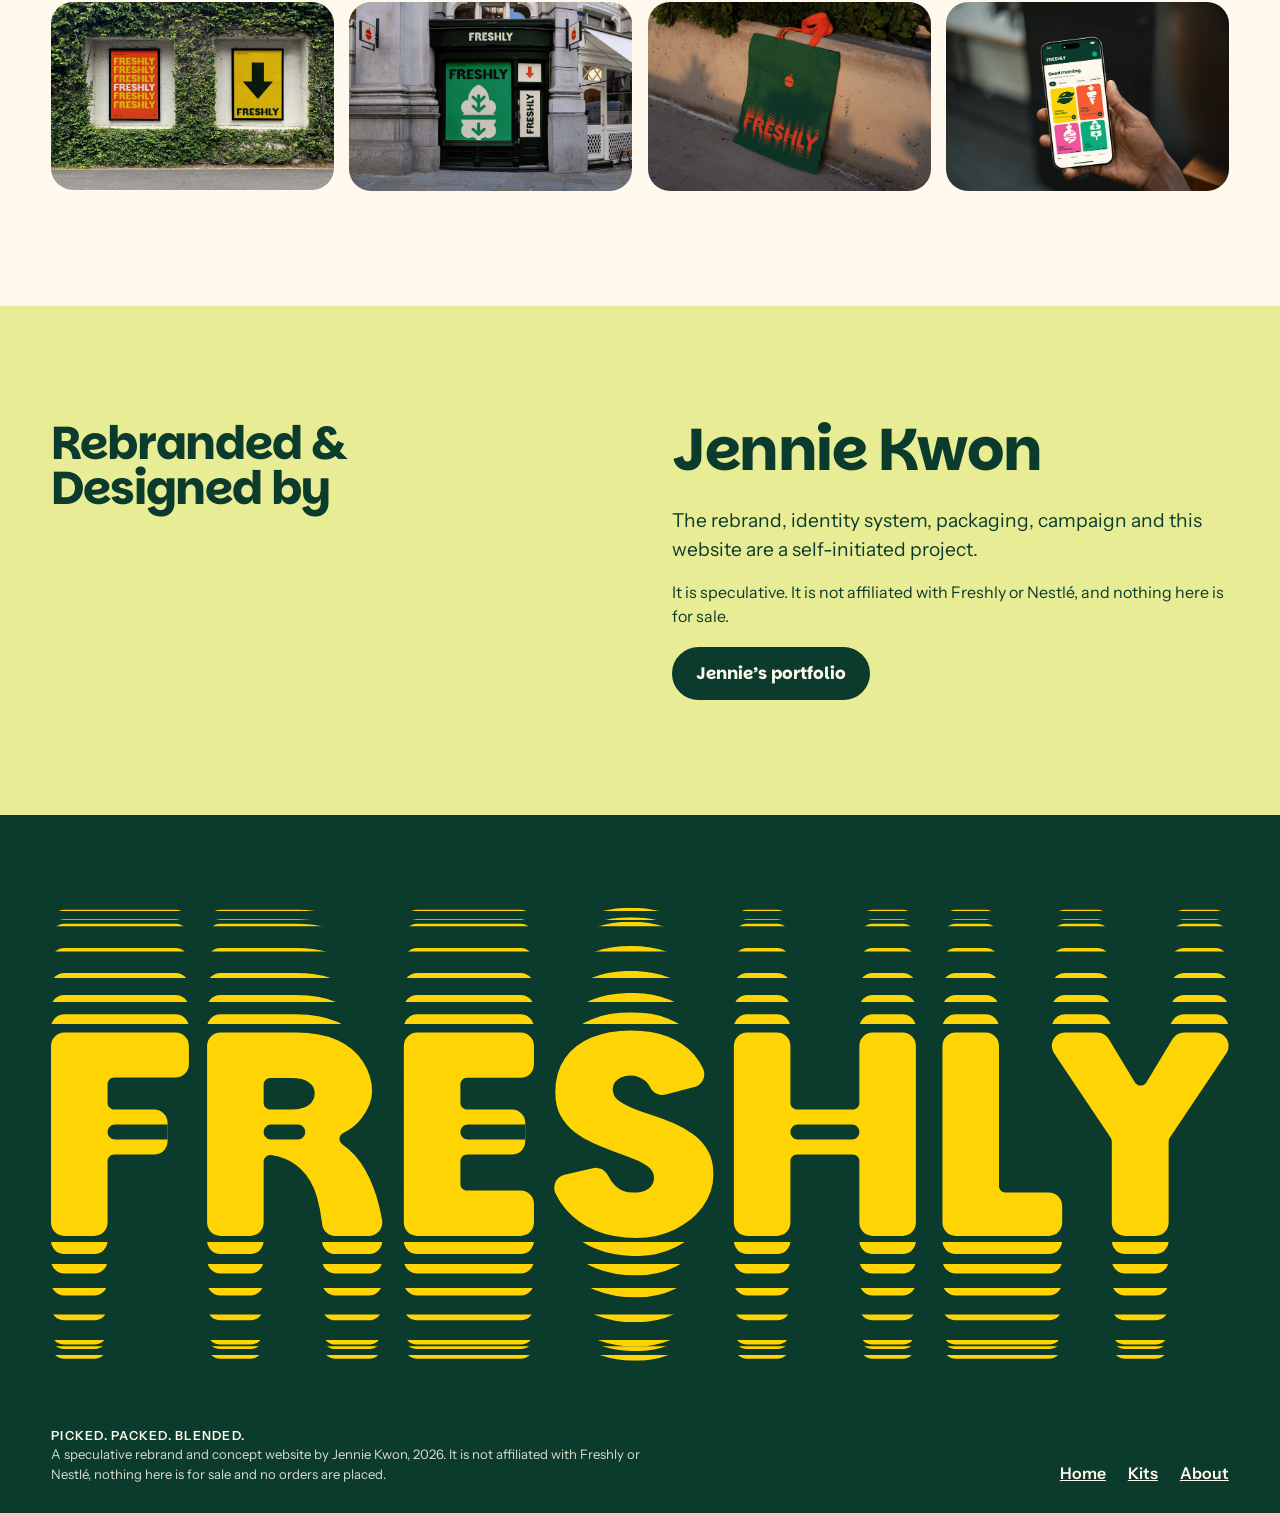
==== commit e8a677b1: "About page: credit text no longer says student Co-Authored-By: Claude Opus 5.5 <noreply@anthropic.co" ====
--- a/about.html
+++ b/about.html
@@ -8,7 +8,7 @@
 <link rel="preconnect" href="https://fonts.googleapis.com">
 <link rel="preconnect" href="https://fonts.gstatic.com" crossorigin>
 <link rel="stylesheet" href="https://fonts.googleapis.com/css2?family=Instrument+Sans:ital,wght@0,400..700;1,400..700&family=Mansalva&family=Parkinsans:wght@300..800&display=swap">
-<link rel="stylesheet" href="css/site.css?v=20261005d">
+<link rel="stylesheet" href="css/site.css?v=20261005e">
 </head>
 <body>
 
@@ -131,7 +131,7 @@
       <h2 id="credit-title" style="font-size: clamp(1.8rem, 3.6vw, 3.2rem);">Rebranded &amp; Designed by</h2>
       <div>
         <p class="credit-name">Jennie Kwon</p>
-        <p class="lede">The rebrand, identity system, packaging, campaign and this website are a self-initiated student project.</p>
+        <p class="lede">The rebrand, identity system, packaging, campaign and this website are a self-initiated project.</p>
         <p>It is speculative. It is not affiliated with Freshly or Nestlé, and nothing here is for sale.</p>
         <p style="margin-top: 1.2em;"><a class="btn" href="https://jennienhynkwon.work/" target="_blank" rel="noopener" style="background: var(--deep); color: var(--oat);">Jennie’s portfolio</a></p>
       </div>
@@ -140,8 +140,8 @@
 </main>
 
 <script src="https://cdnjs.cloudflare.com/ajax/libs/gsap/3.12.5/gsap.min.js"></script>
-<script src="js/assets.js?v=20261005d"></script>
-<script src="js/fresh.js?v=20261005d"></script>
-<script src="js/about.js?v=20261005d"></script>
+<script src="js/assets.js?v=20261005e"></script>
+<script src="js/fresh.js?v=20261005e"></script>
+<script src="js/about.js?v=20261005e"></script>
 </body>
 </html>
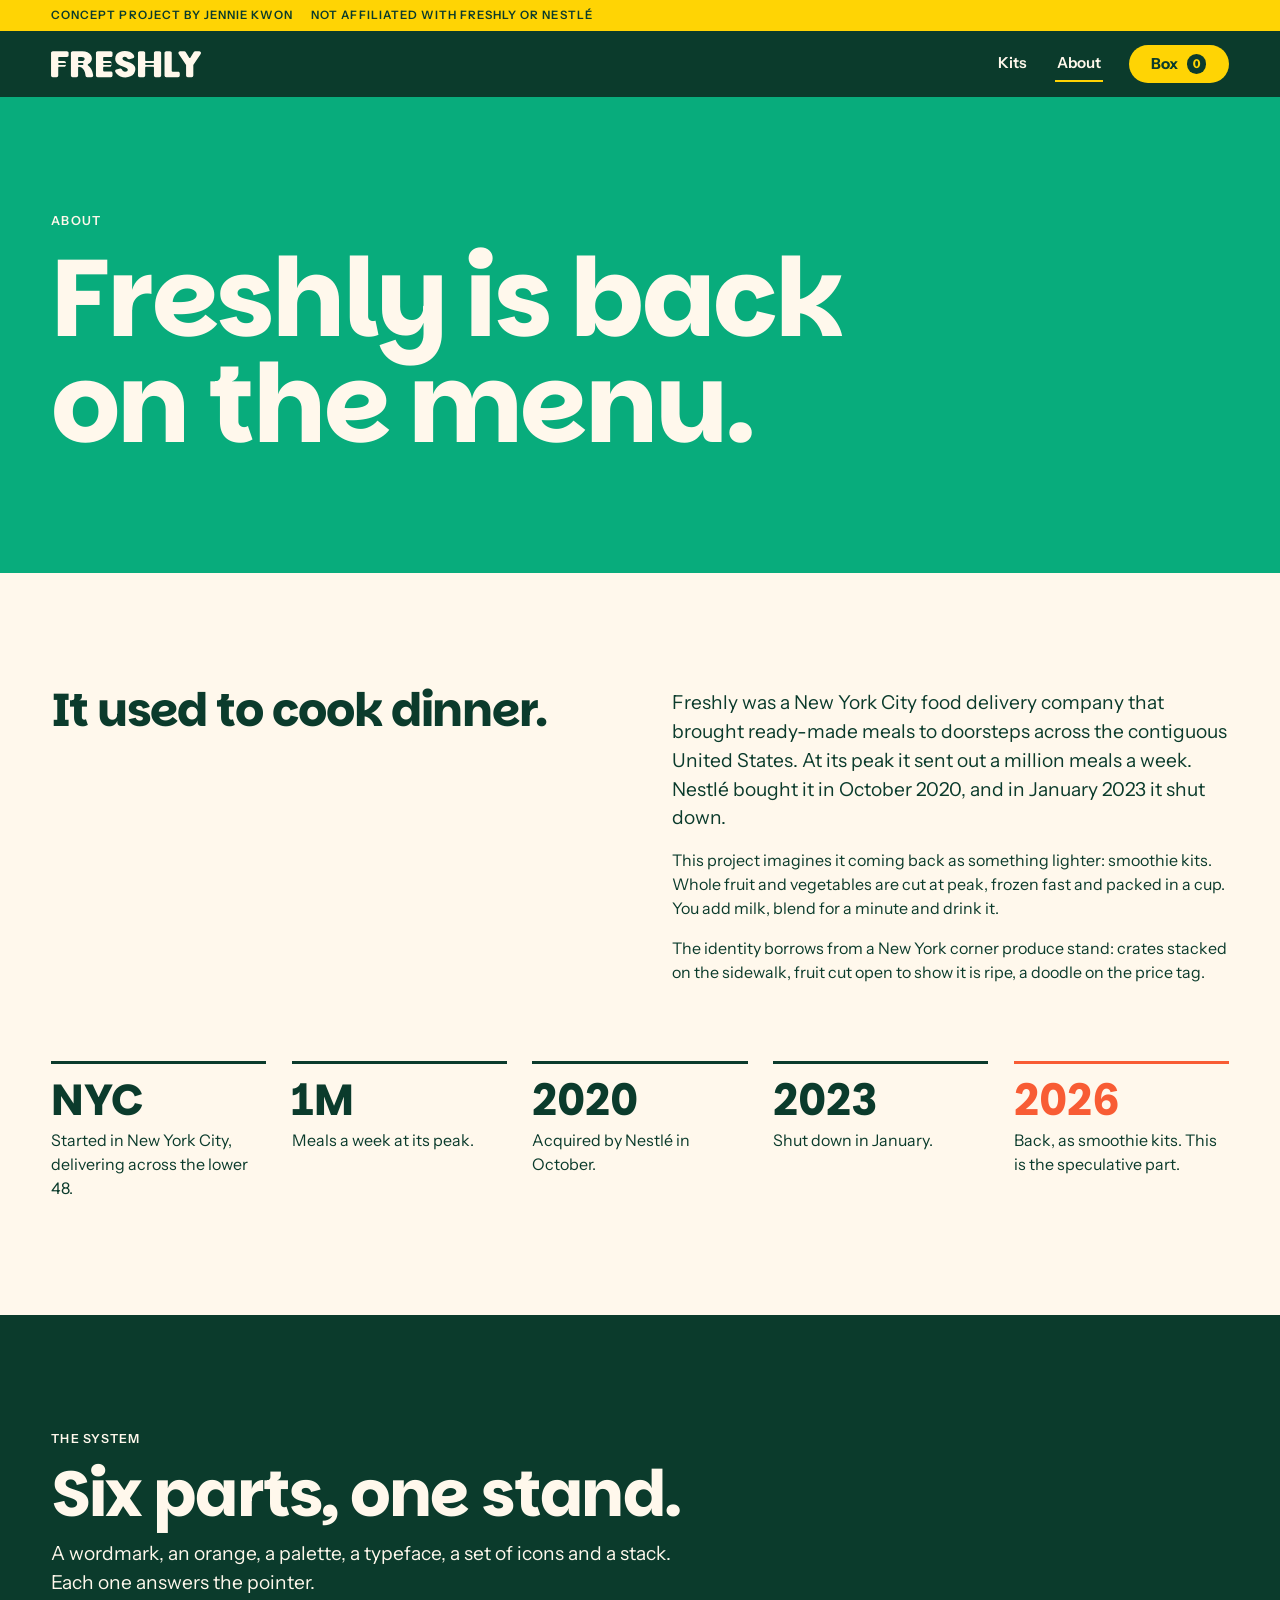
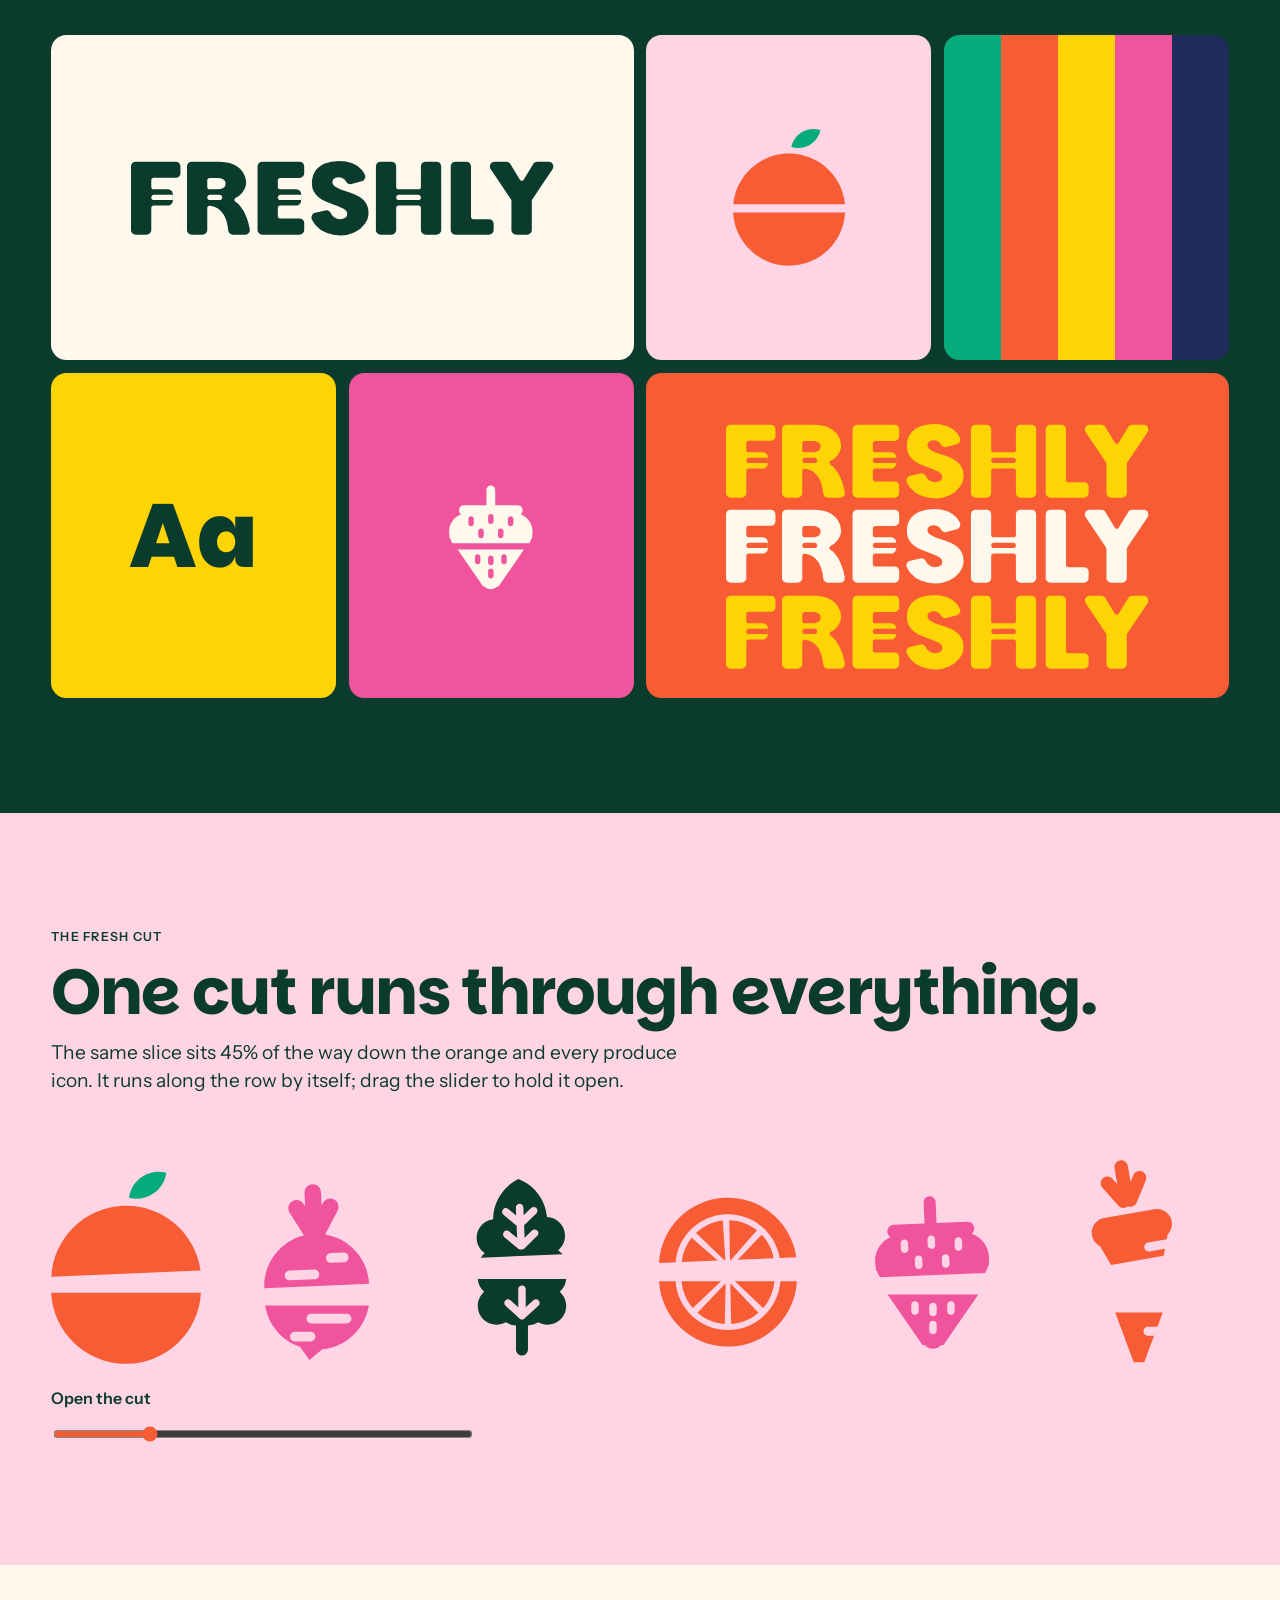
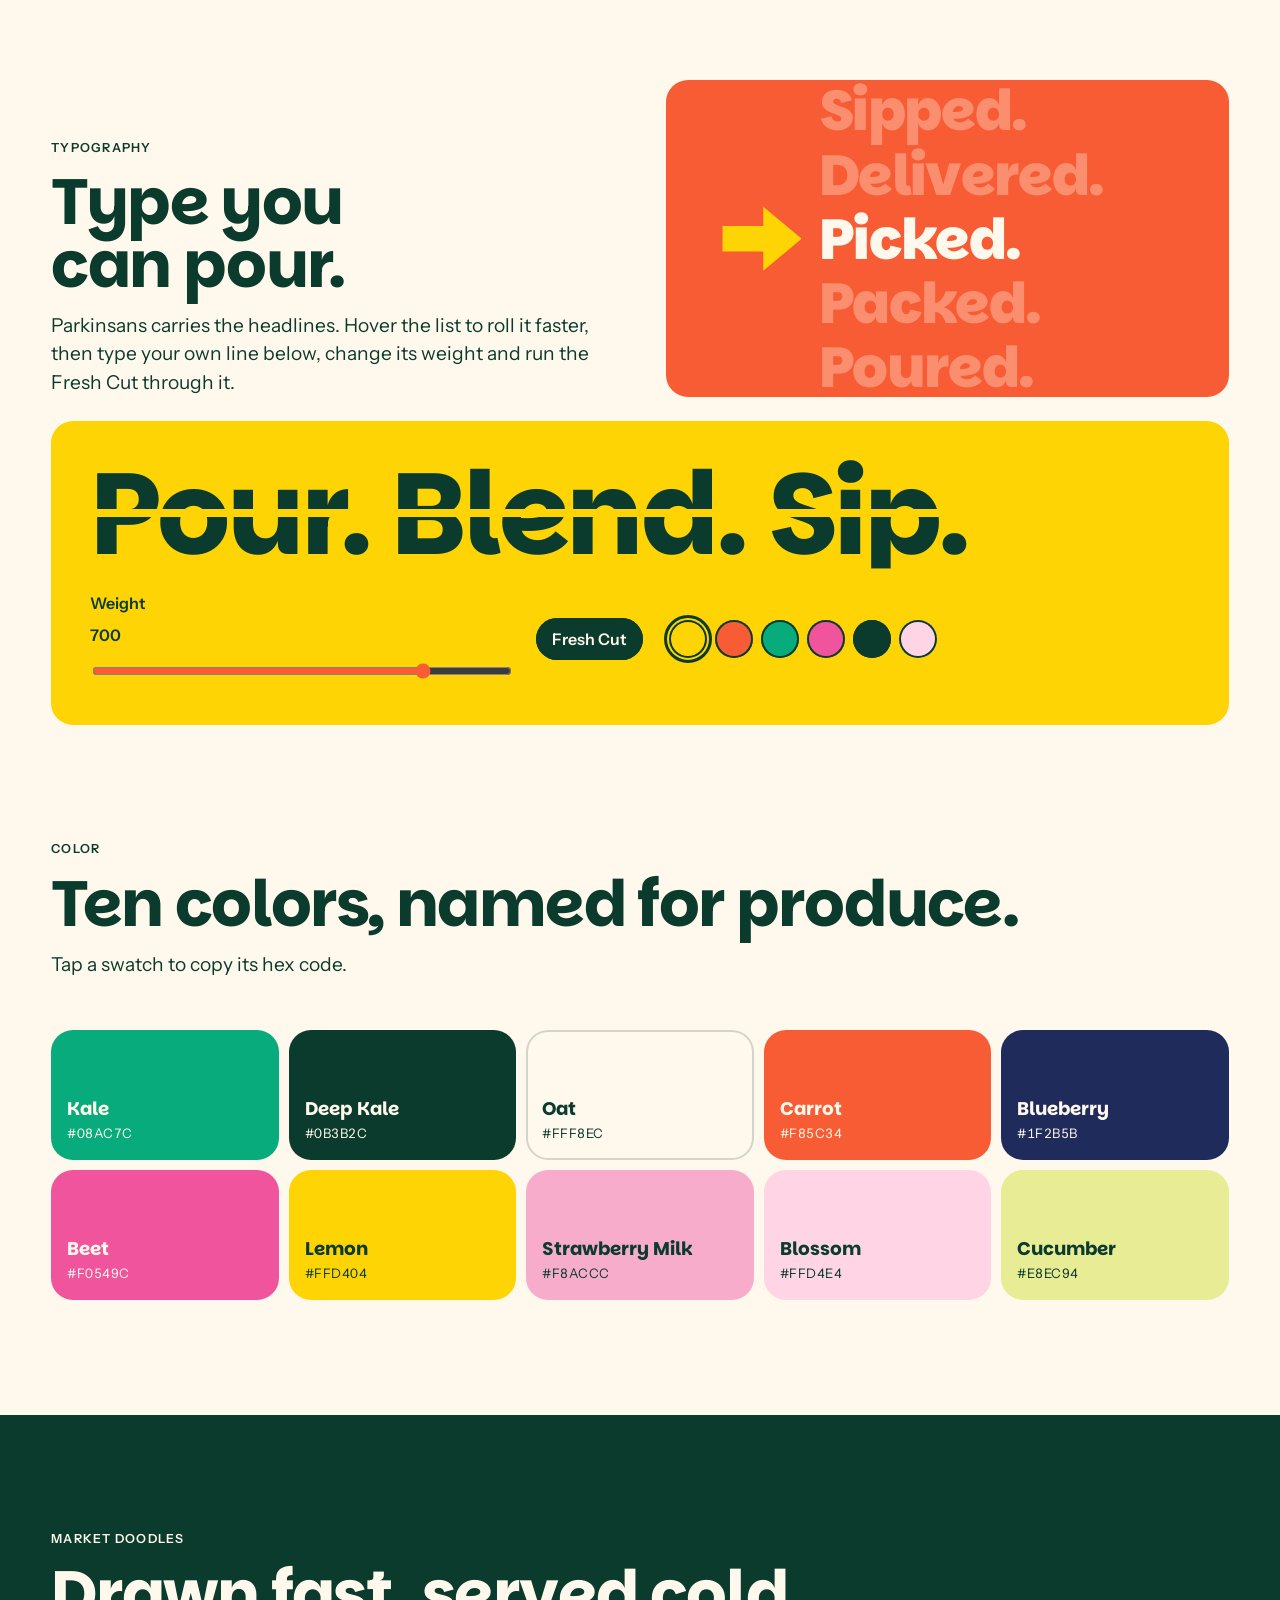
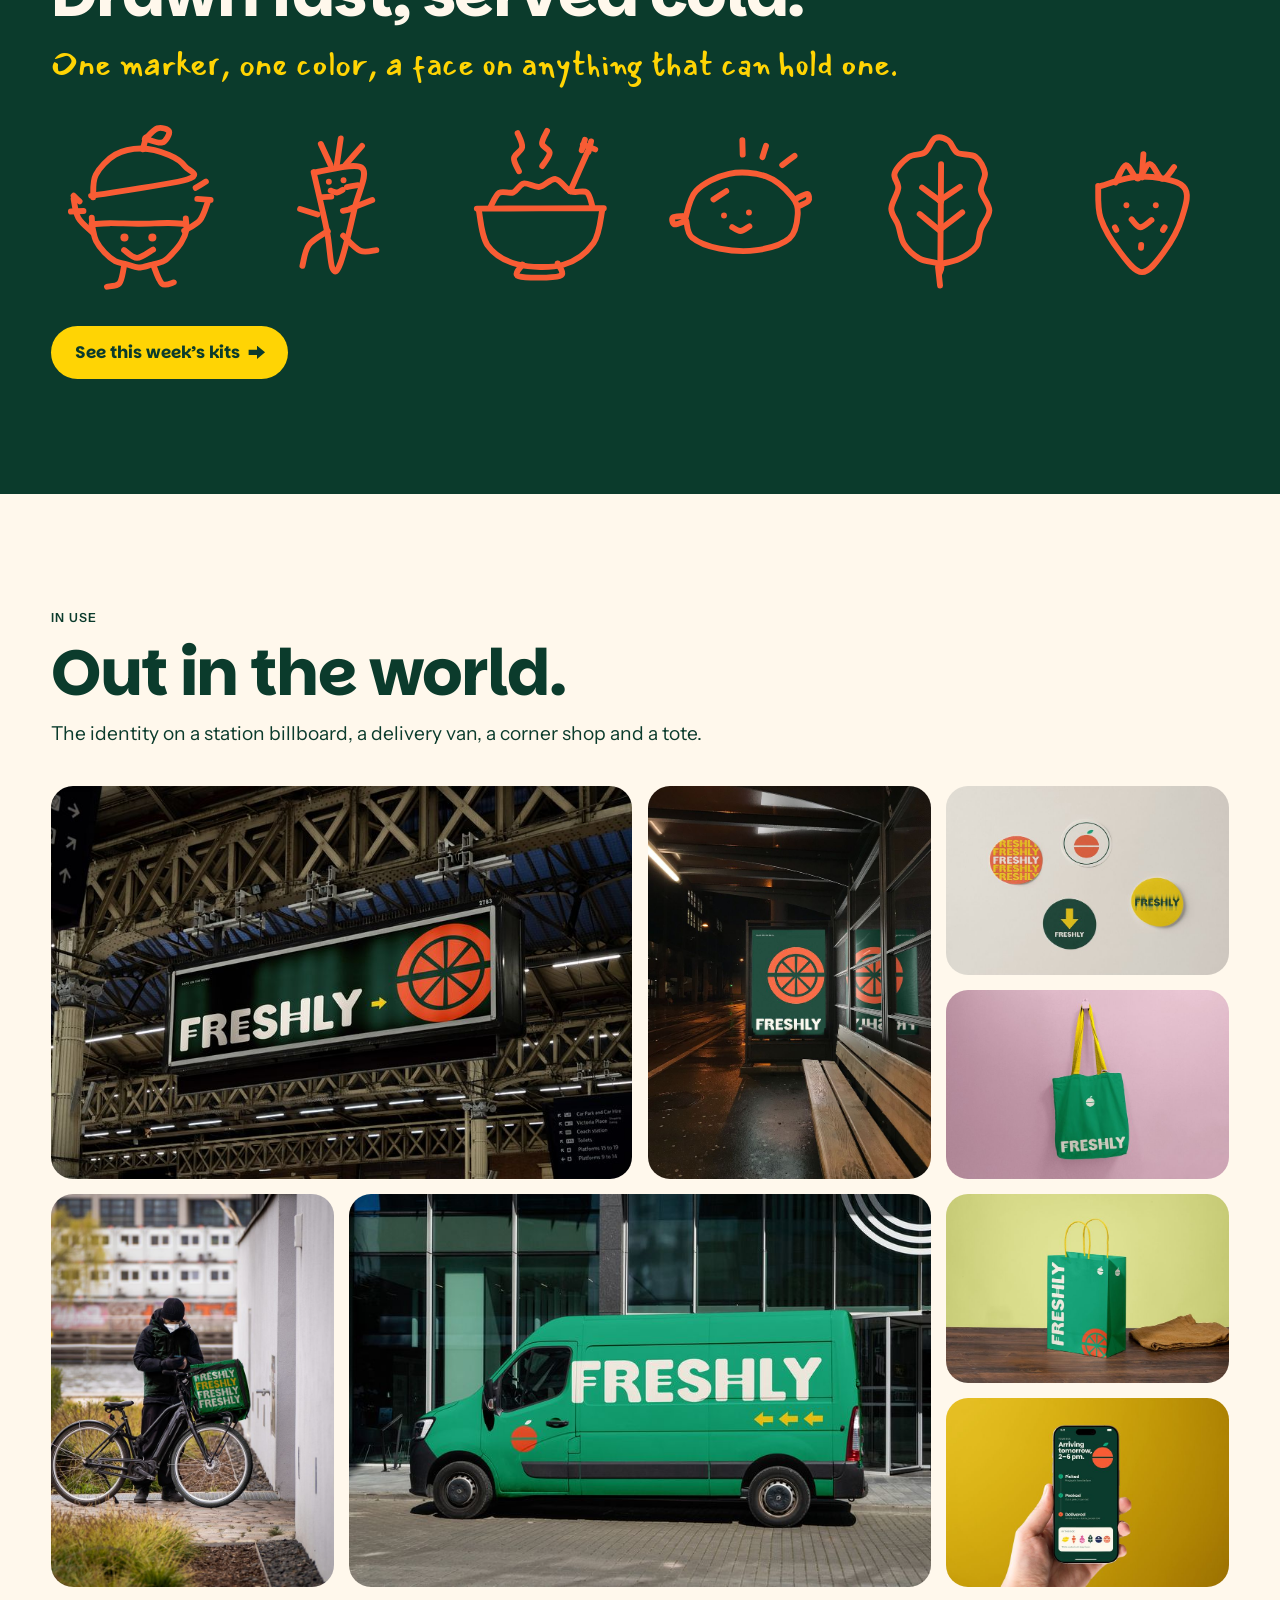
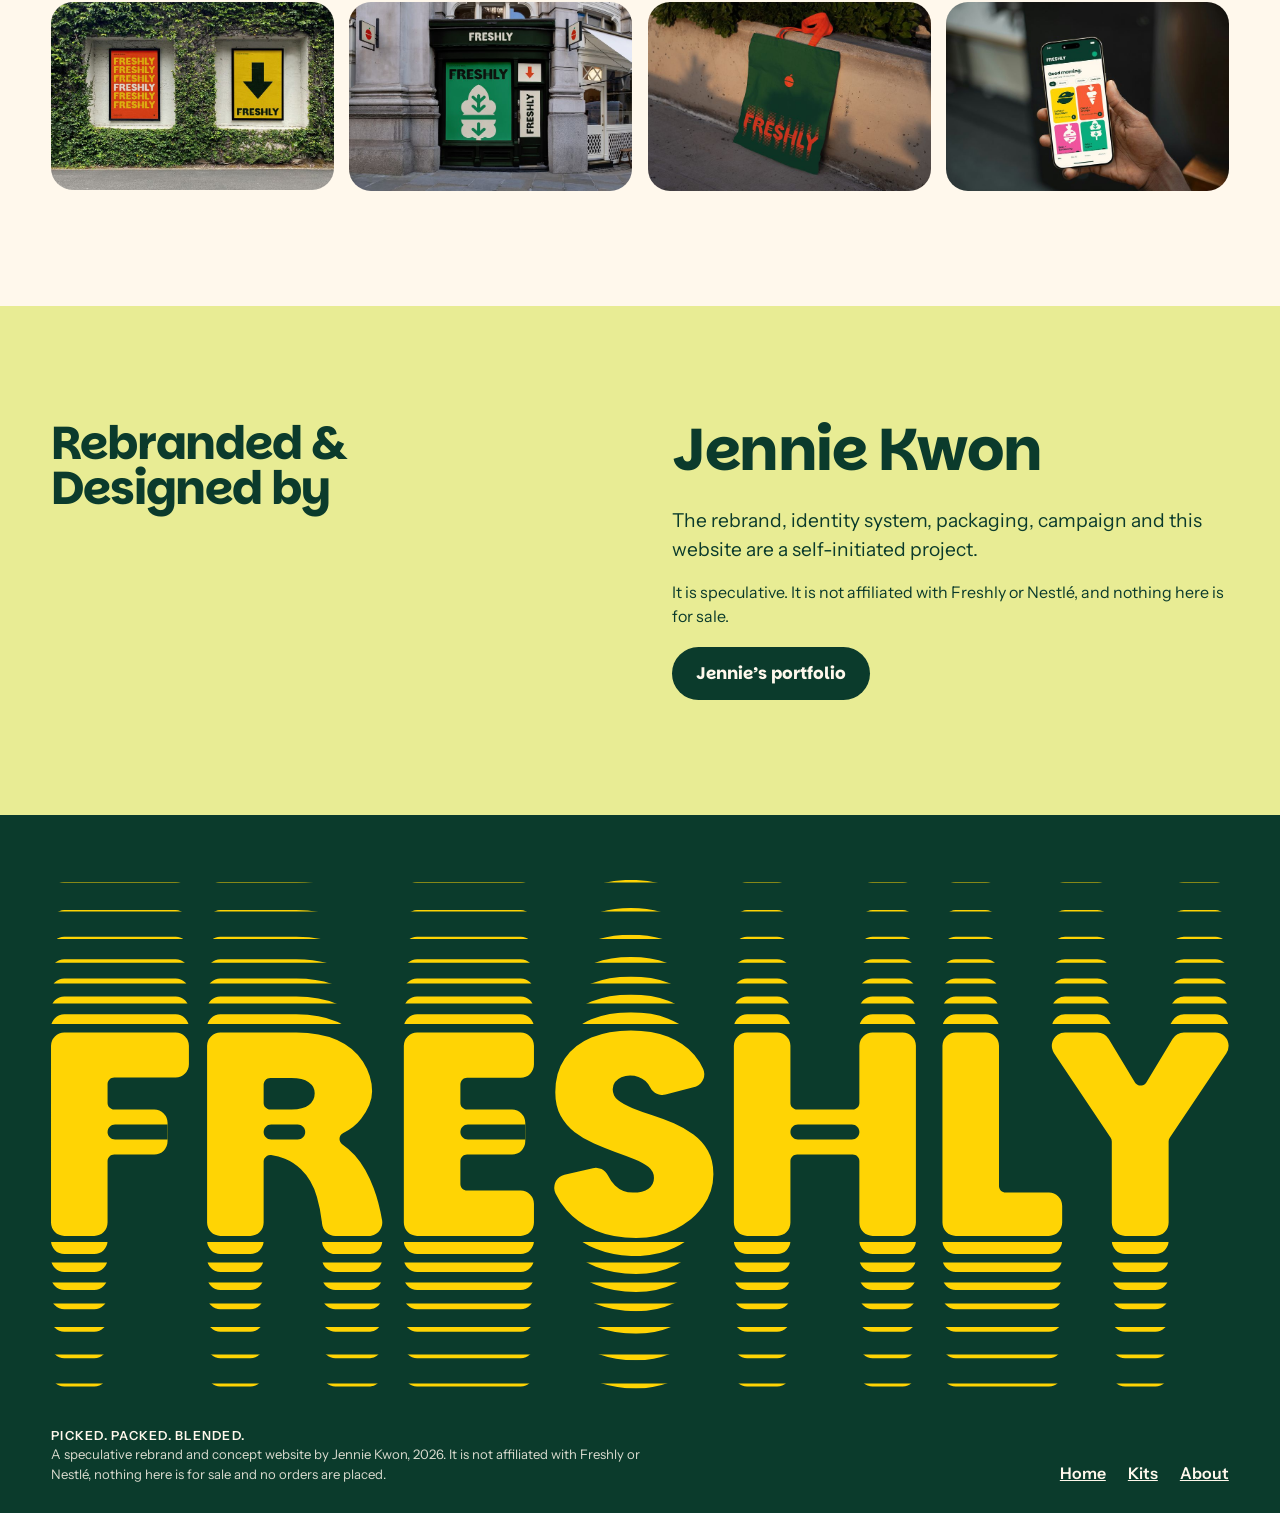
==== commit a806933b: "Landing page: remove the yellow concept strip Kits and About keep it; the landing footer still carri" ====
--- a/about.html
+++ b/about.html
@@ -8,7 +8,7 @@
 <link rel="preconnect" href="https://fonts.googleapis.com">
 <link rel="preconnect" href="https://fonts.gstatic.com" crossorigin>
 <link rel="stylesheet" href="https://fonts.googleapis.com/css2?family=Instrument+Sans:ital,wght@0,400..700;1,400..700&family=Mansalva&family=Parkinsans:wght@300..800&display=swap">
-<link rel="stylesheet" href="css/site.css?v=20261005e">
+<link rel="stylesheet" href="css/site.css?v=20261005f">
 </head>
 <body>
 
@@ -140,8 +140,8 @@
 </main>
 
 <script src="https://cdnjs.cloudflare.com/ajax/libs/gsap/3.12.5/gsap.min.js"></script>
-<script src="js/assets.js?v=20261005e"></script>
-<script src="js/fresh.js?v=20261005e"></script>
-<script src="js/about.js?v=20261005e"></script>
+<script src="js/assets.js?v=20261005f"></script>
+<script src="js/fresh.js?v=20261005f"></script>
+<script src="js/about.js?v=20261005f"></script>
 </body>
 </html>
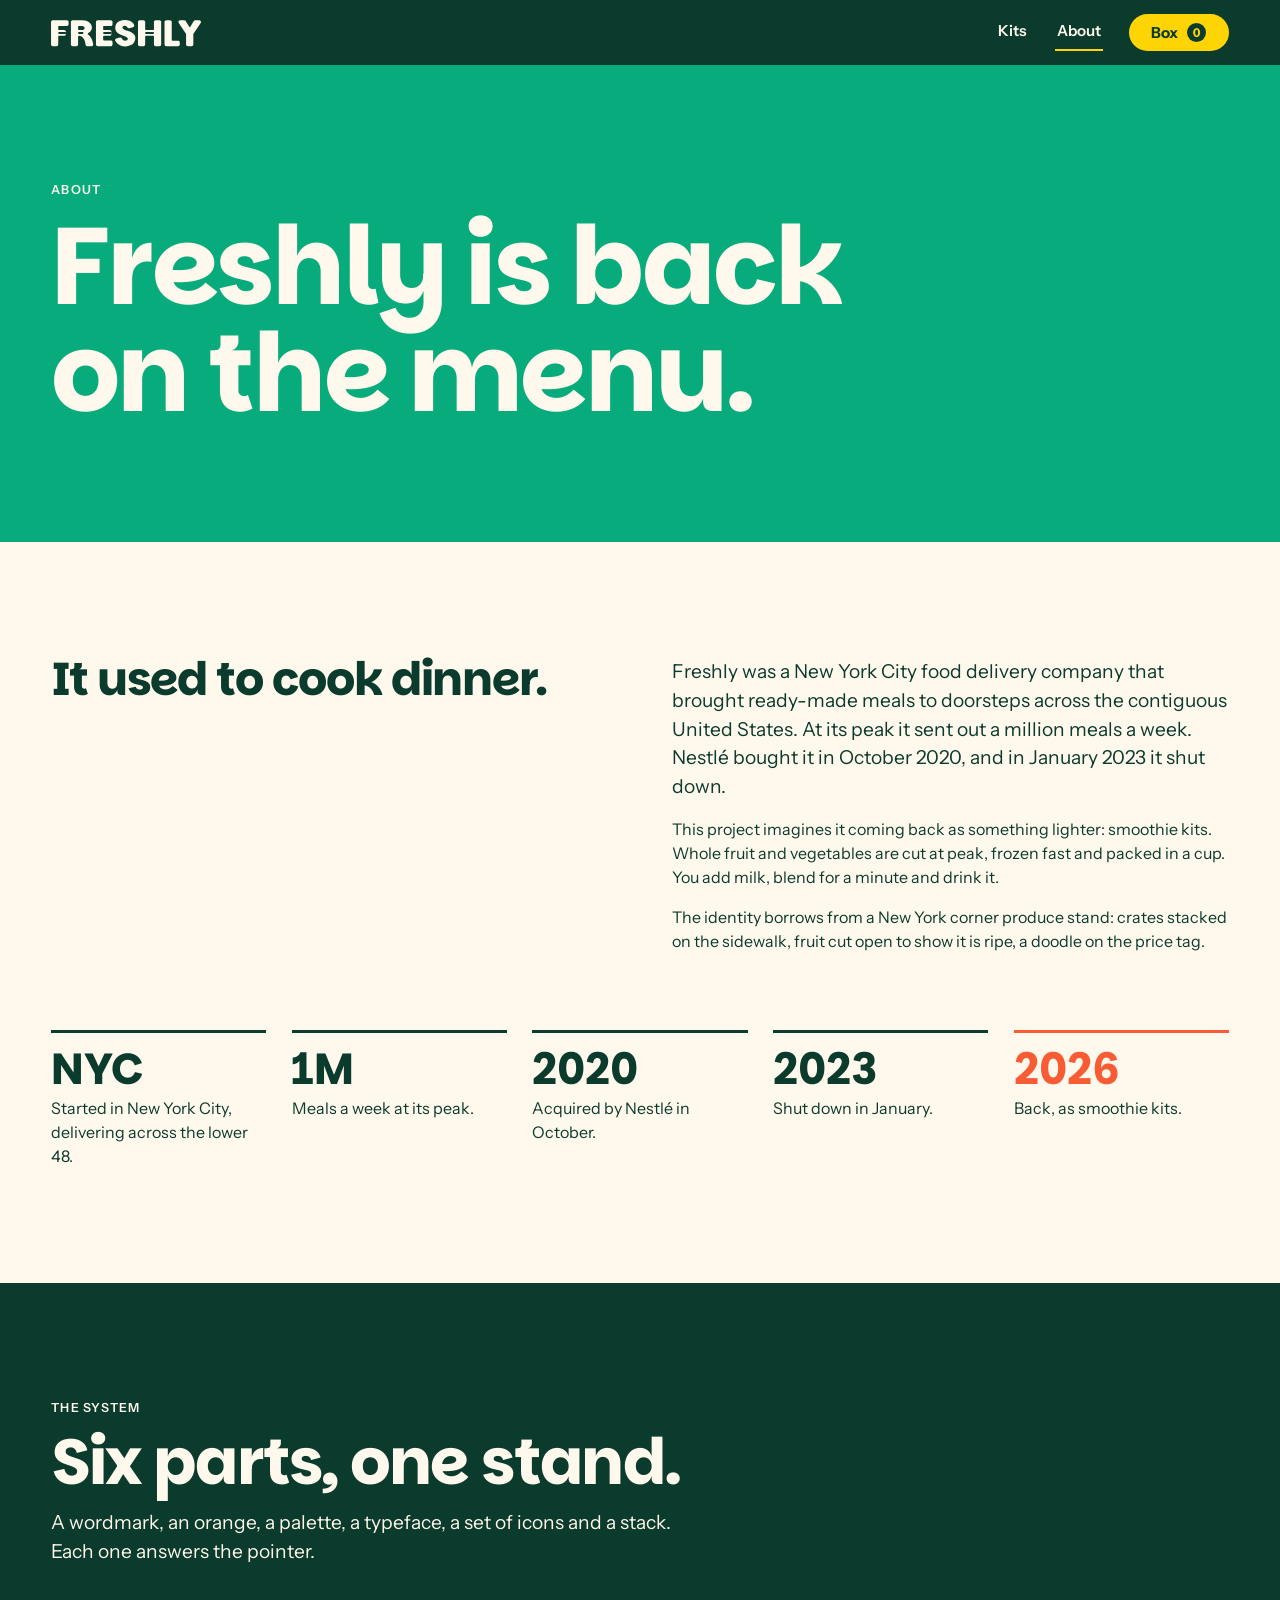
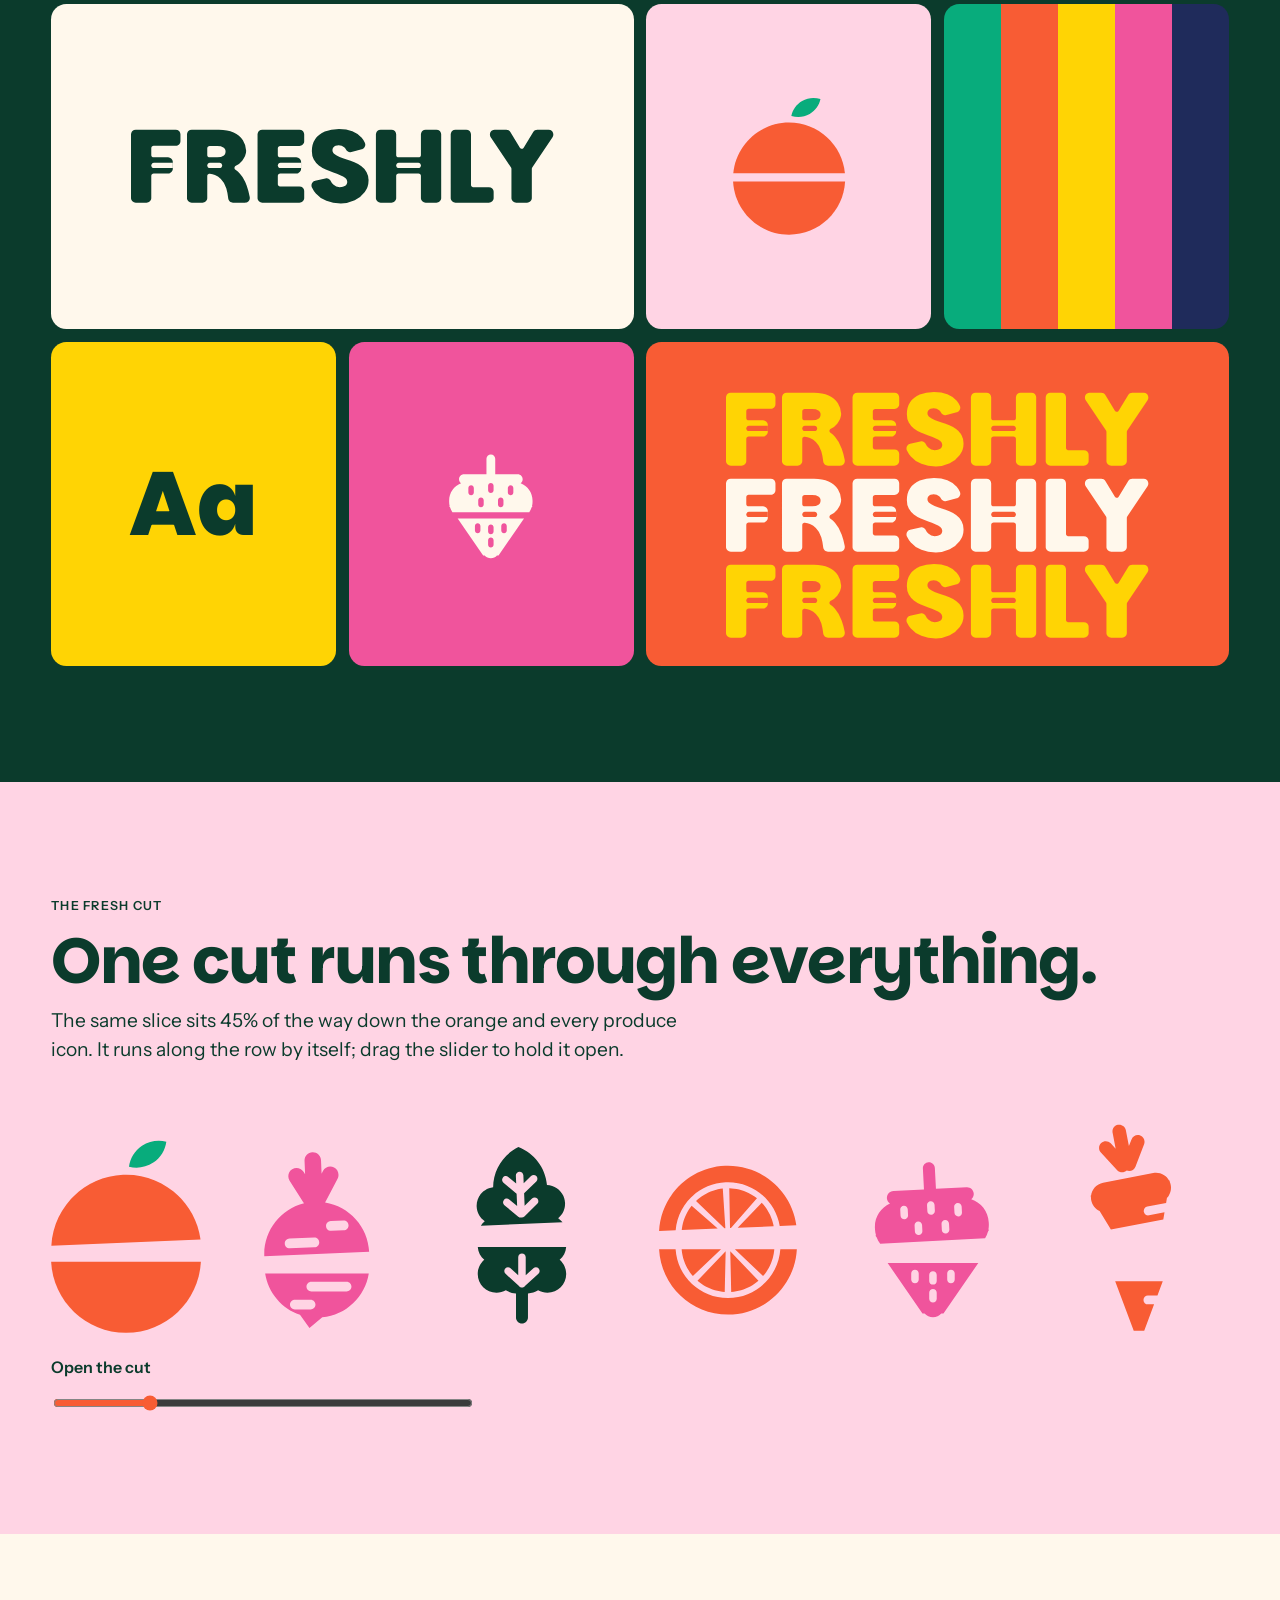
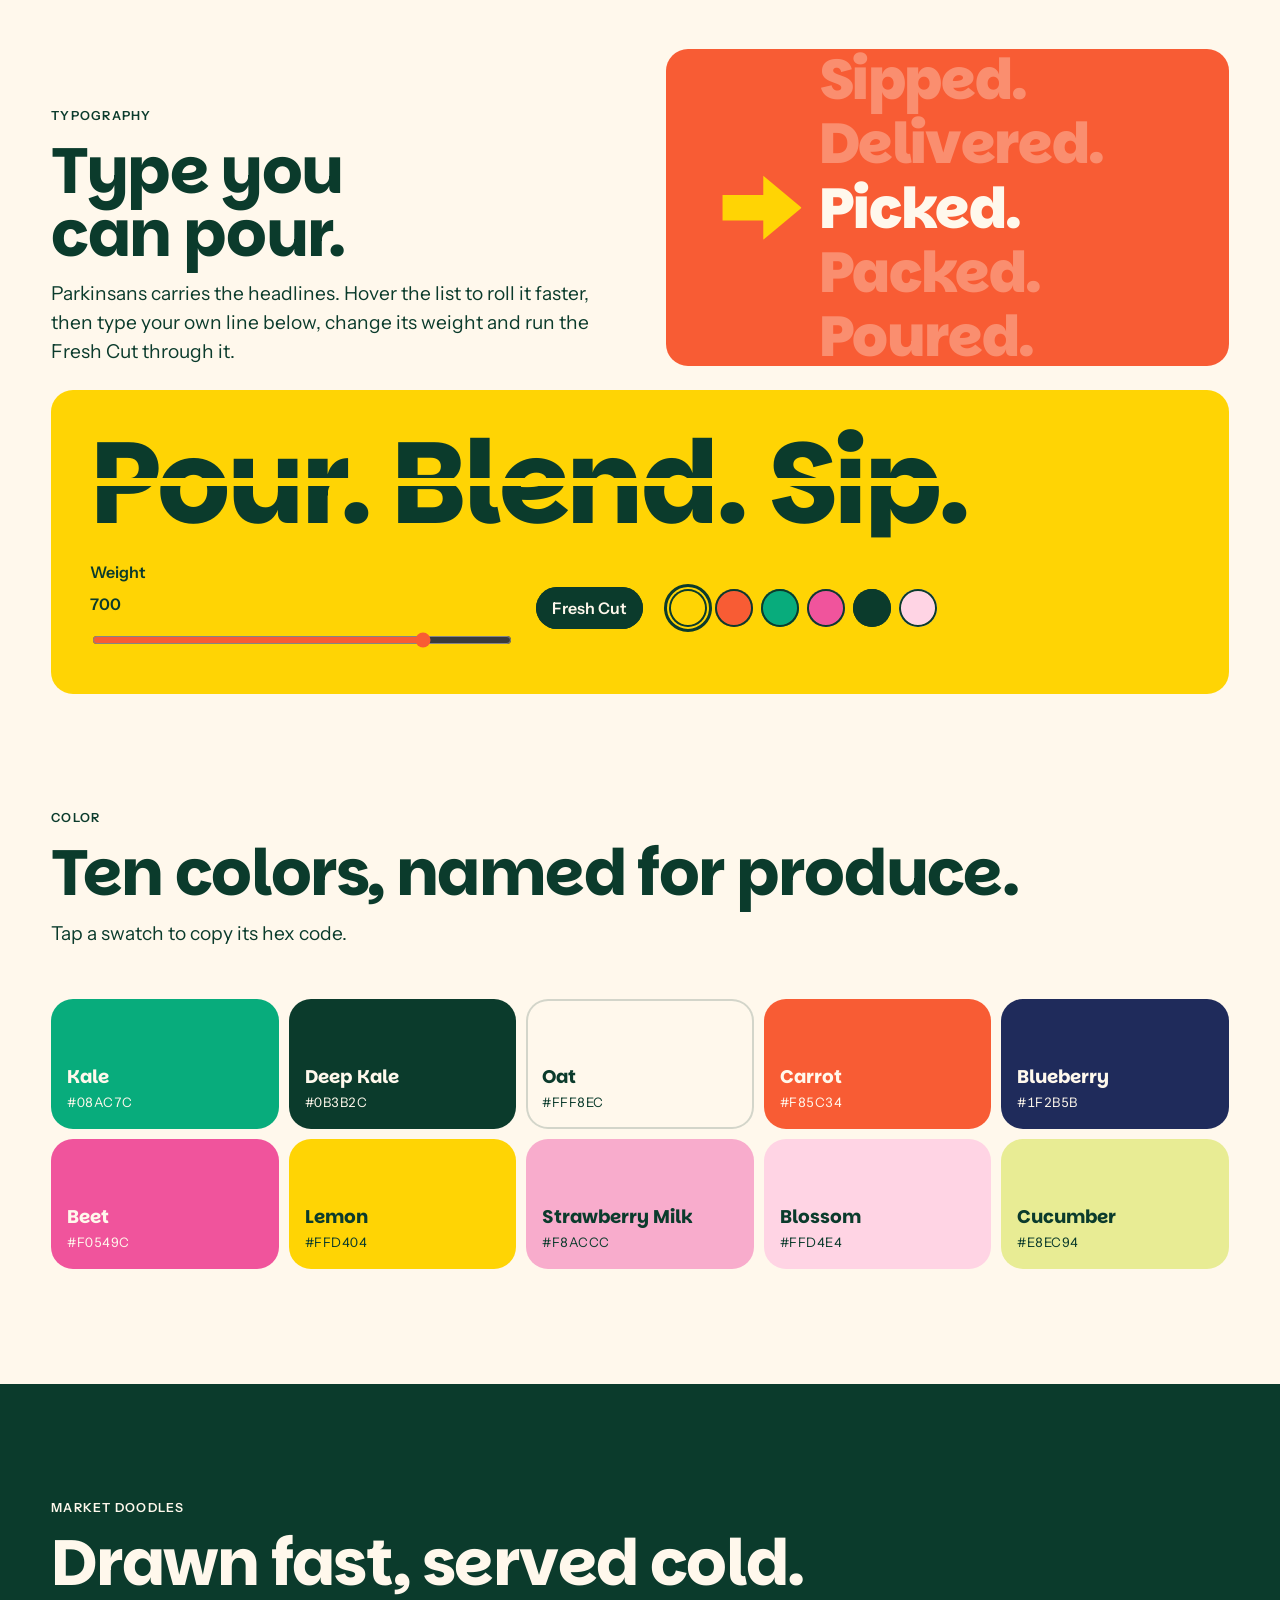
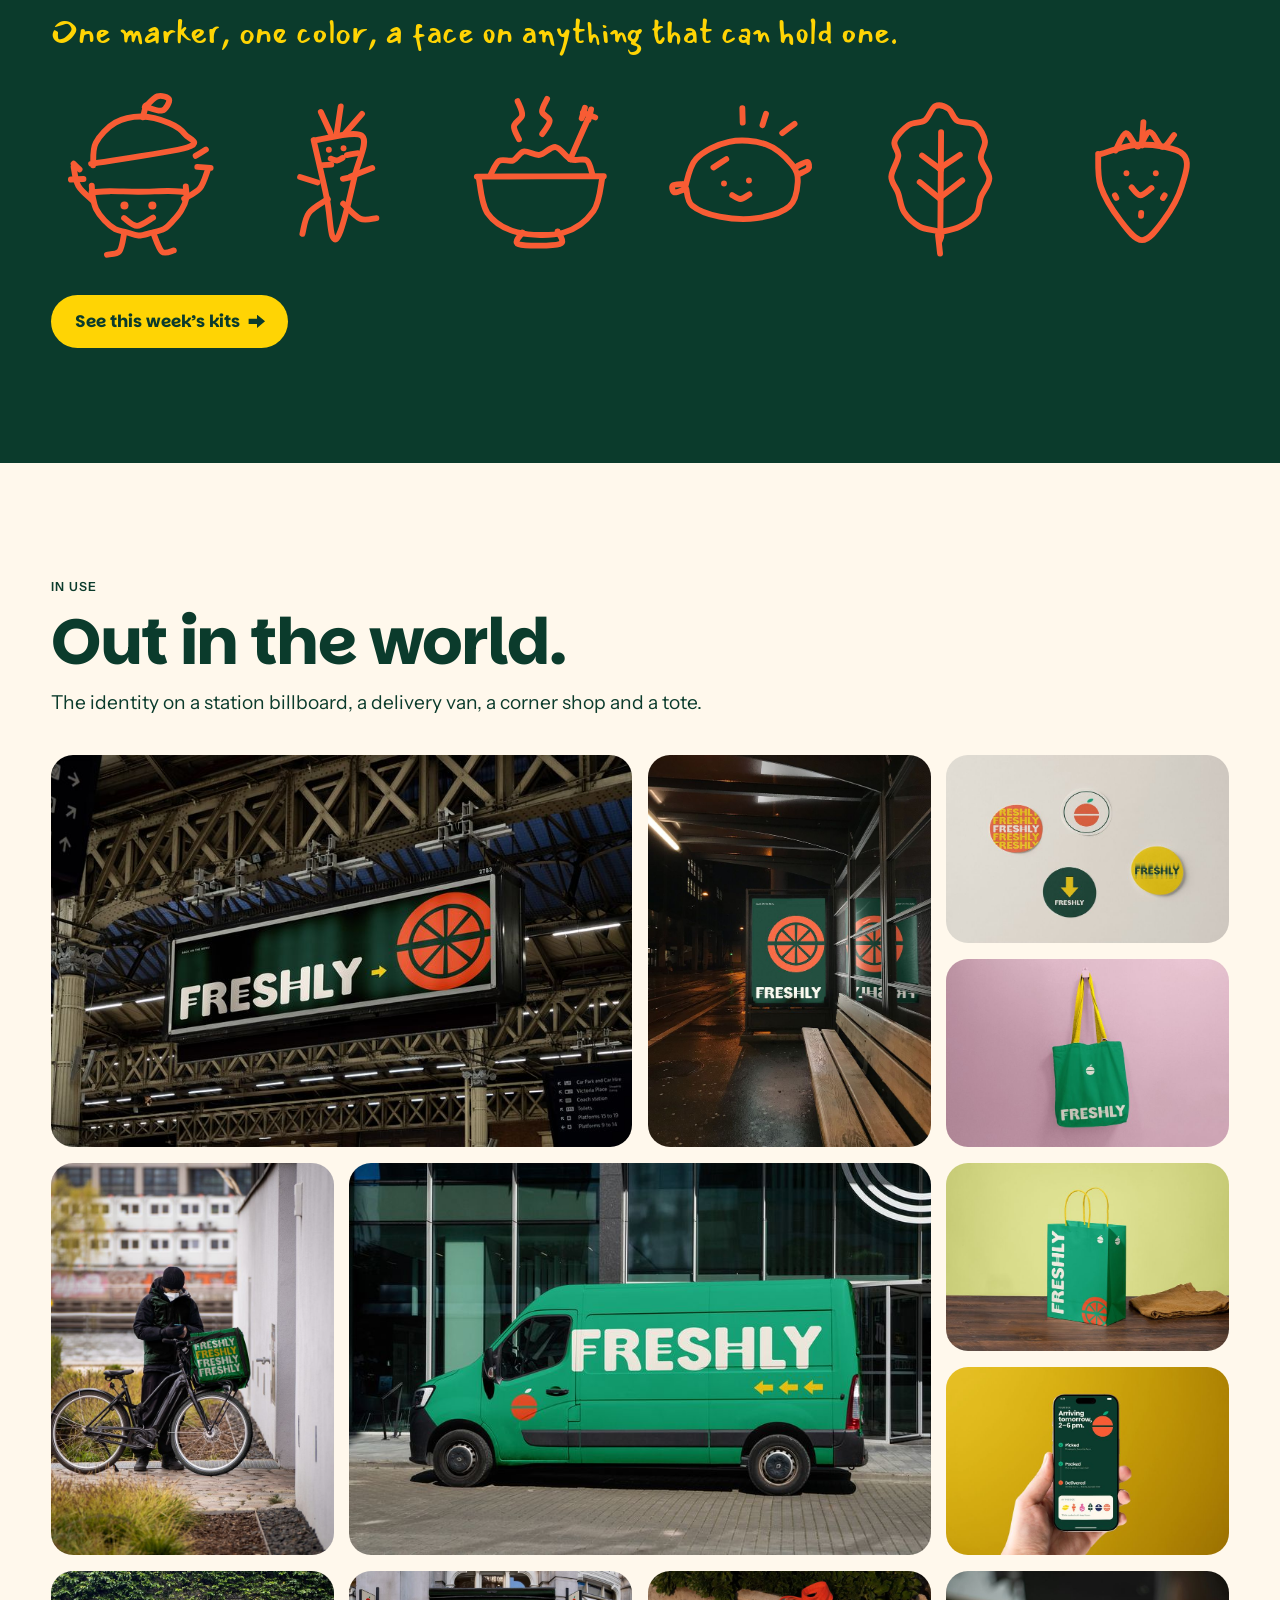
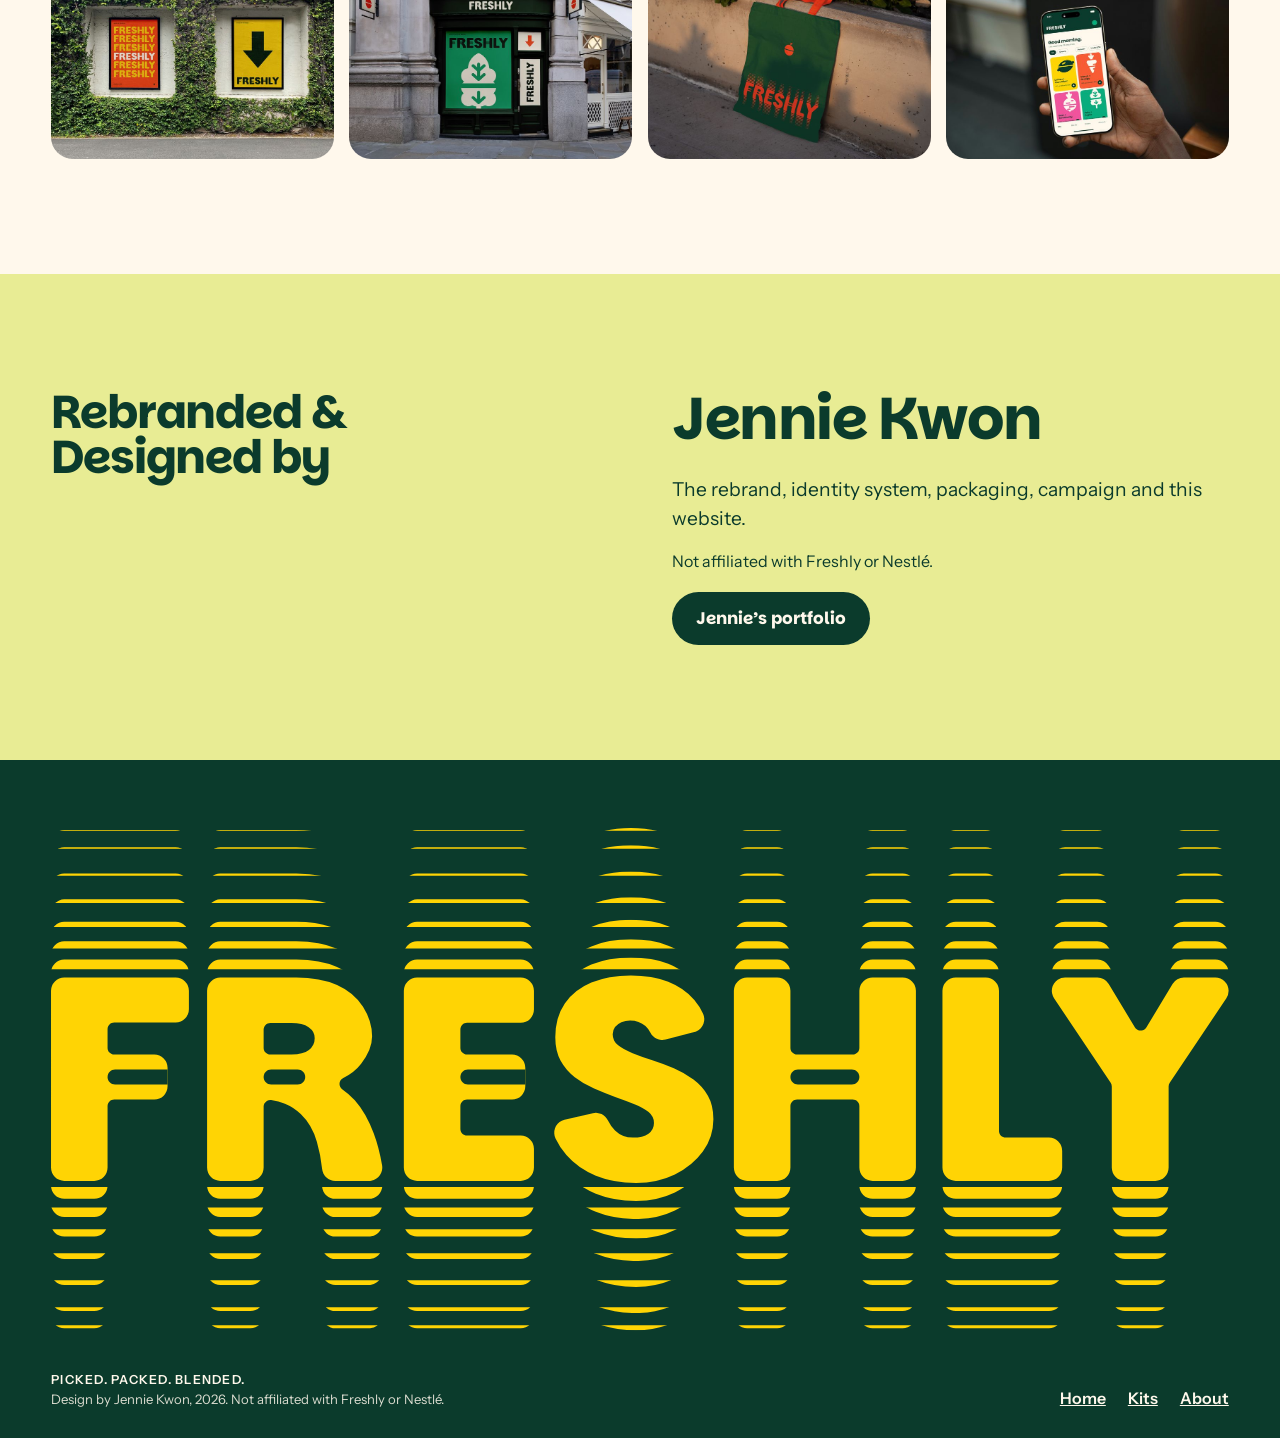
==== commit 4c510d45: "Read like a launched brand: ingredients, net weight and storage on kits; drop concept strip Co-Autho" ====
--- a/about.html
+++ b/about.html
@@ -8,7 +8,7 @@
 <link rel="preconnect" href="https://fonts.googleapis.com">
 <link rel="preconnect" href="https://fonts.gstatic.com" crossorigin>
 <link rel="stylesheet" href="https://fonts.googleapis.com/css2?family=Instrument+Sans:ital,wght@0,400..700;1,400..700&family=Mansalva&family=Parkinsans:wght@300..800&display=swap">
-<link rel="stylesheet" href="css/site.css?v=20261005f">
+<link rel="stylesheet" href="css/site.css?v=20261027a">
 </head>
 <body>
 
@@ -39,7 +39,7 @@
         <li><b>1M</b><span>Meals a week at its peak.</span></li>
         <li><b>2020</b><span>Acquired by Nestlé in October.</span></li>
         <li><b>2023</b><span>Shut down in January.</span></li>
-        <li style="color: var(--carrot);"><b>2026</b><span style="color: var(--deep);">Back, as smoothie kits. This is the speculative part.</span></li>
+        <li style="color: var(--carrot);"><b>2026</b><span style="color: var(--deep);">Back, as smoothie kits.</span></li>
       </ol>
     </div>
   </section>
@@ -131,8 +131,8 @@
       <h2 id="credit-title" style="font-size: clamp(1.8rem, 3.6vw, 3.2rem);">Rebranded &amp; Designed by</h2>
       <div>
         <p class="credit-name">Jennie Kwon</p>
-        <p class="lede">The rebrand, identity system, packaging, campaign and this website are a self-initiated project.</p>
-        <p>It is speculative. It is not affiliated with Freshly or Nestlé, and nothing here is for sale.</p>
+        <p class="lede">The rebrand, identity system, packaging, campaign and this website.</p>
+        <p>Not affiliated with Freshly or Nestlé.</p>
         <p style="margin-top: 1.2em;"><a class="btn" href="https://jennienhynkwon.work/" target="_blank" rel="noopener" style="background: var(--deep); color: var(--oat);">Jennie’s portfolio</a></p>
       </div>
     </div>
@@ -140,8 +140,8 @@
 </main>
 
 <script src="https://cdnjs.cloudflare.com/ajax/libs/gsap/3.12.5/gsap.min.js"></script>
-<script src="js/assets.js?v=20261005f"></script>
-<script src="js/fresh.js?v=20261005f"></script>
-<script src="js/about.js?v=20261005f"></script>
+<script src="js/assets.js?v=20261027a"></script>
+<script src="js/fresh.js?v=20261027a"></script>
+<script src="js/about.js?v=20261027a"></script>
 </body>
 </html>
--- a/css/site.css
+++ b/css/site.css
@@ -337,3 +337,5 @@
 @media (prefers-reduced-motion: reduce) {
   *, *::before, *::after { animation-duration: .001s !important; transition-duration: .001s !important; scroll-behavior: auto !important; }
 }
+
+.label-fine { font-size: .82rem; line-height: 1.45; opacity: .78; max-width: 46ch; }
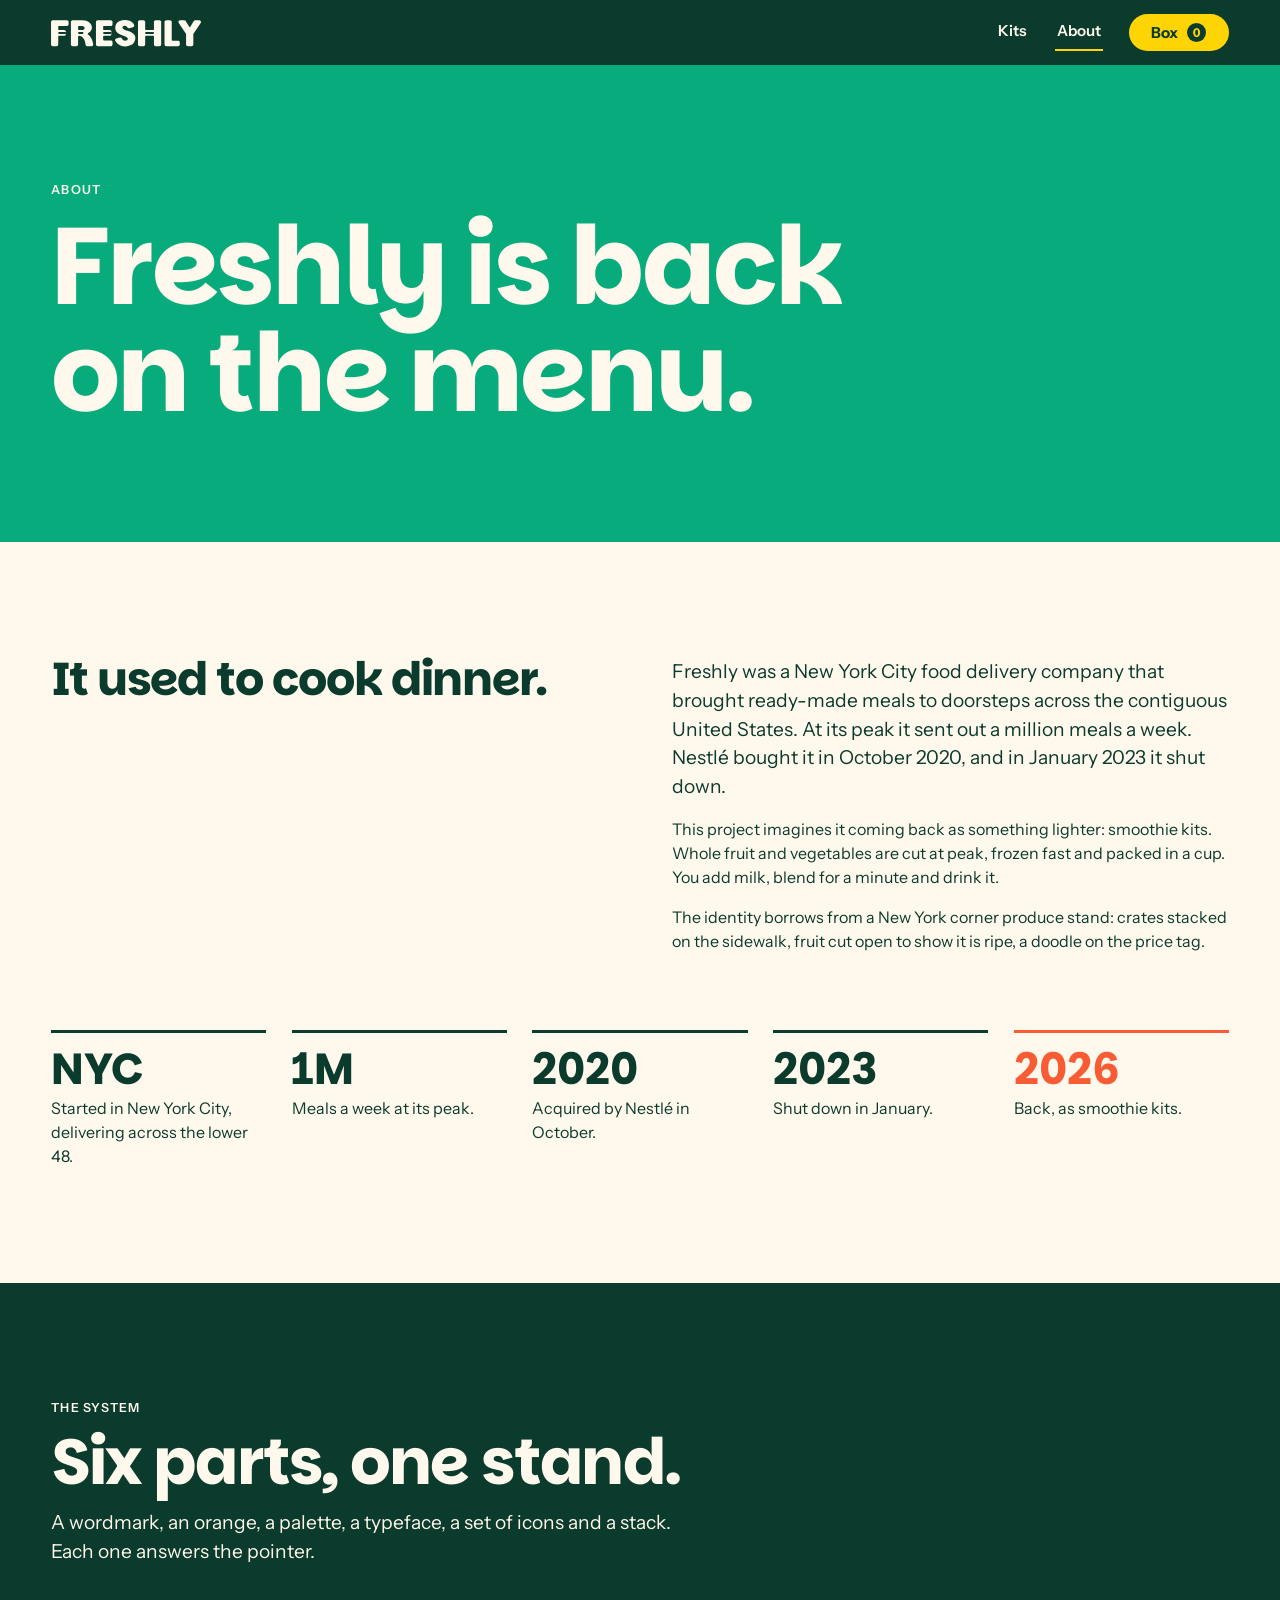
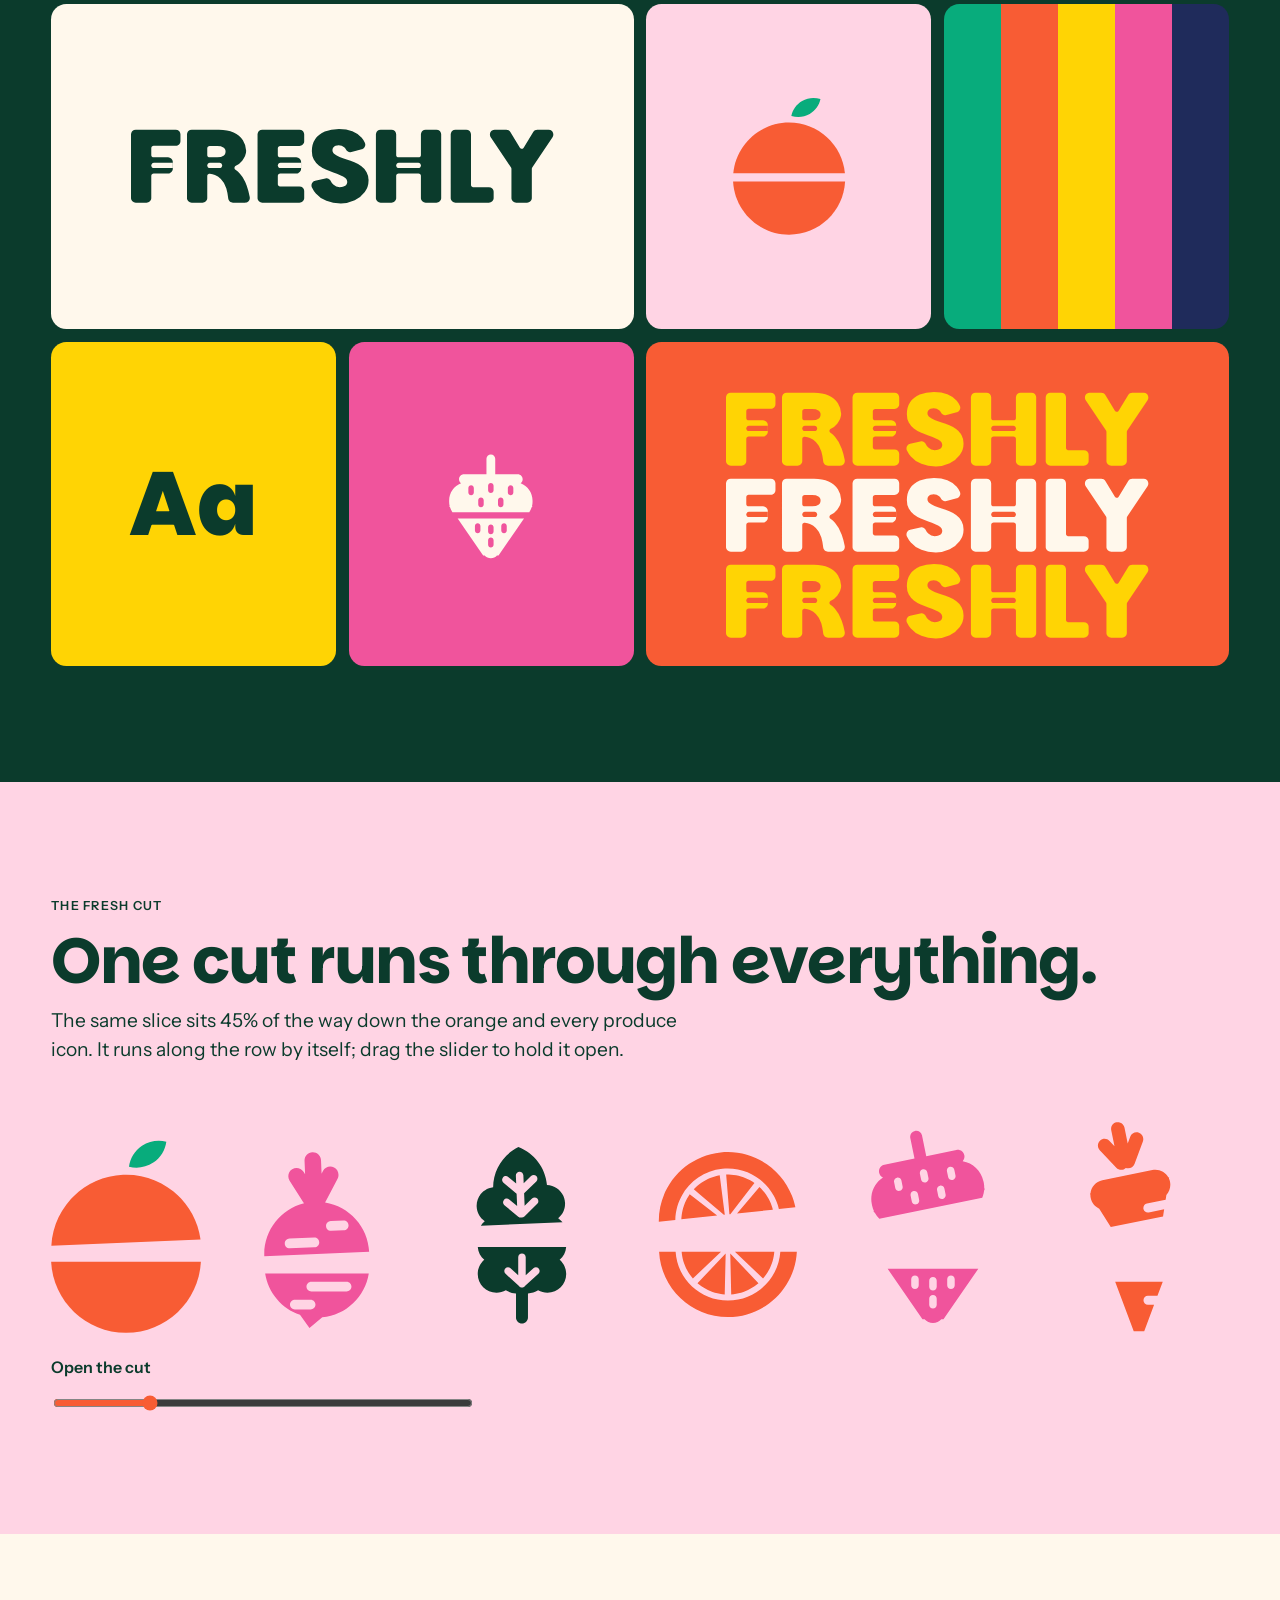
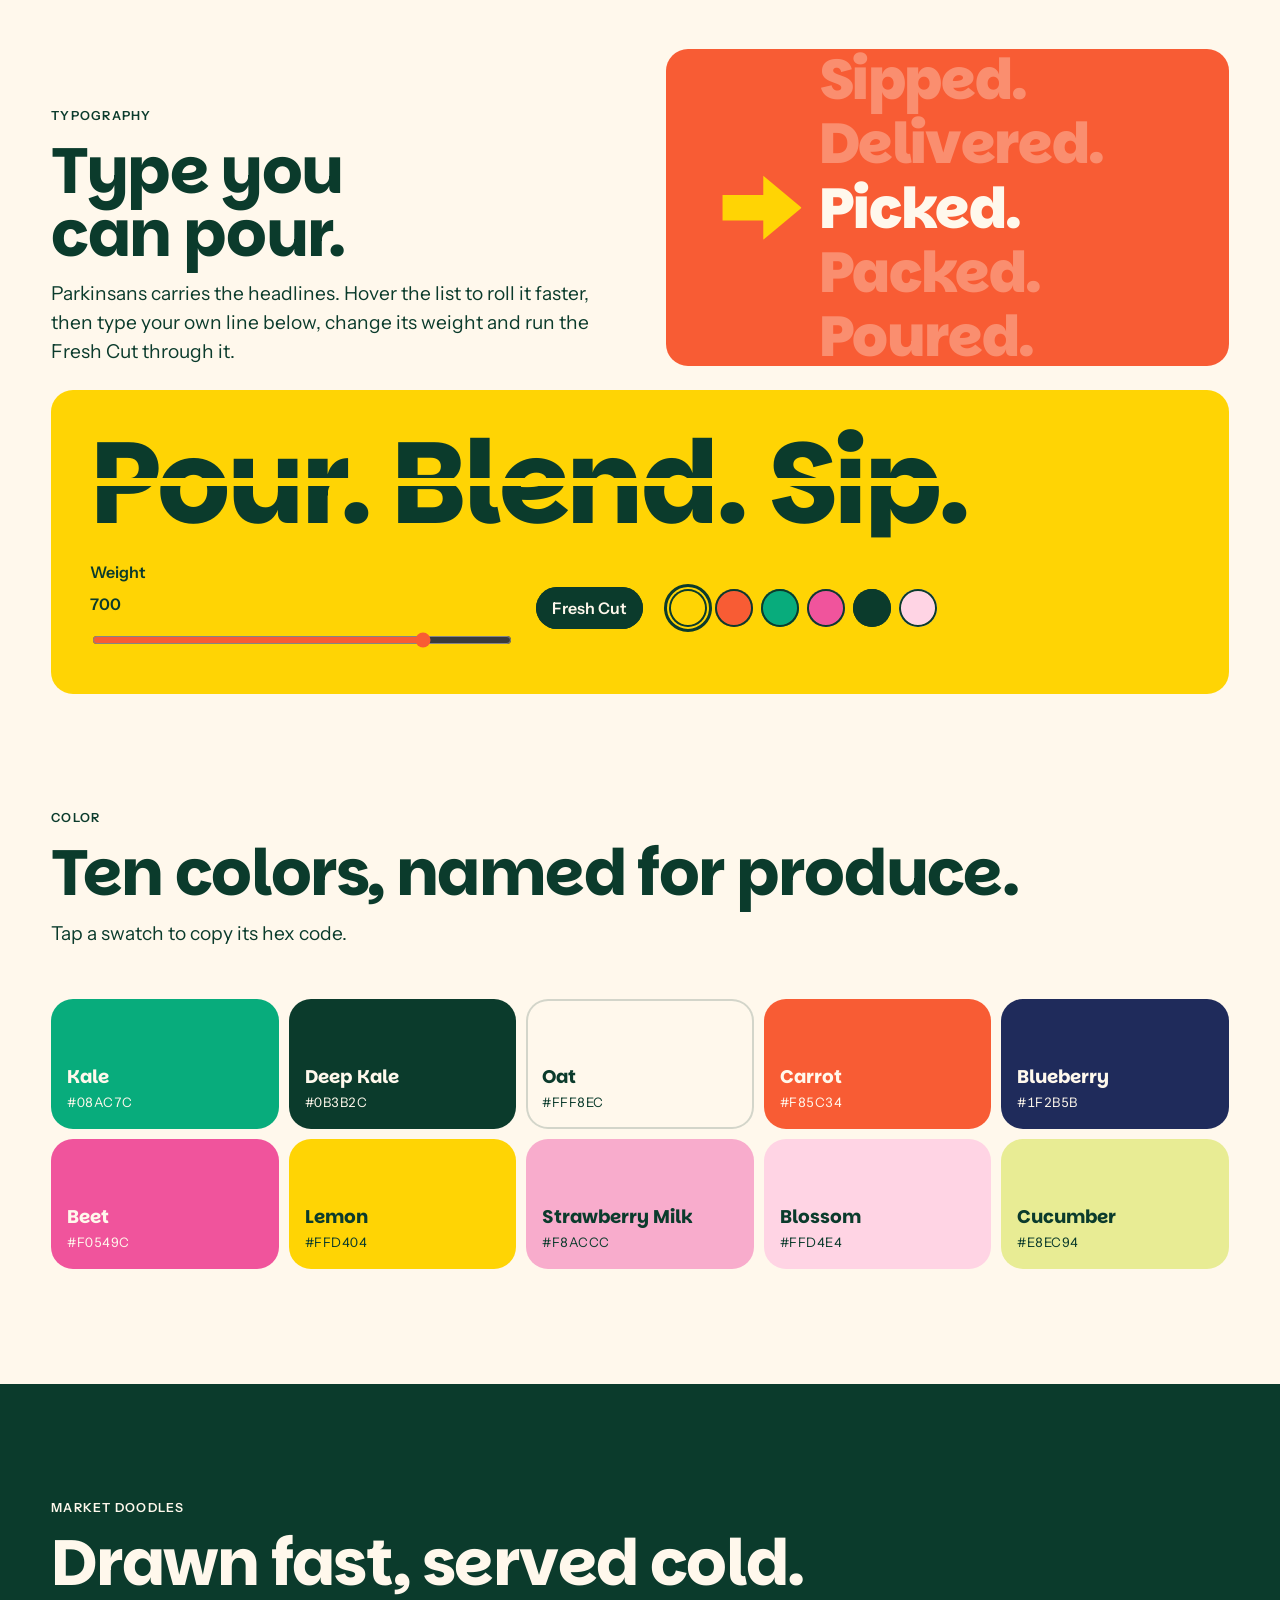
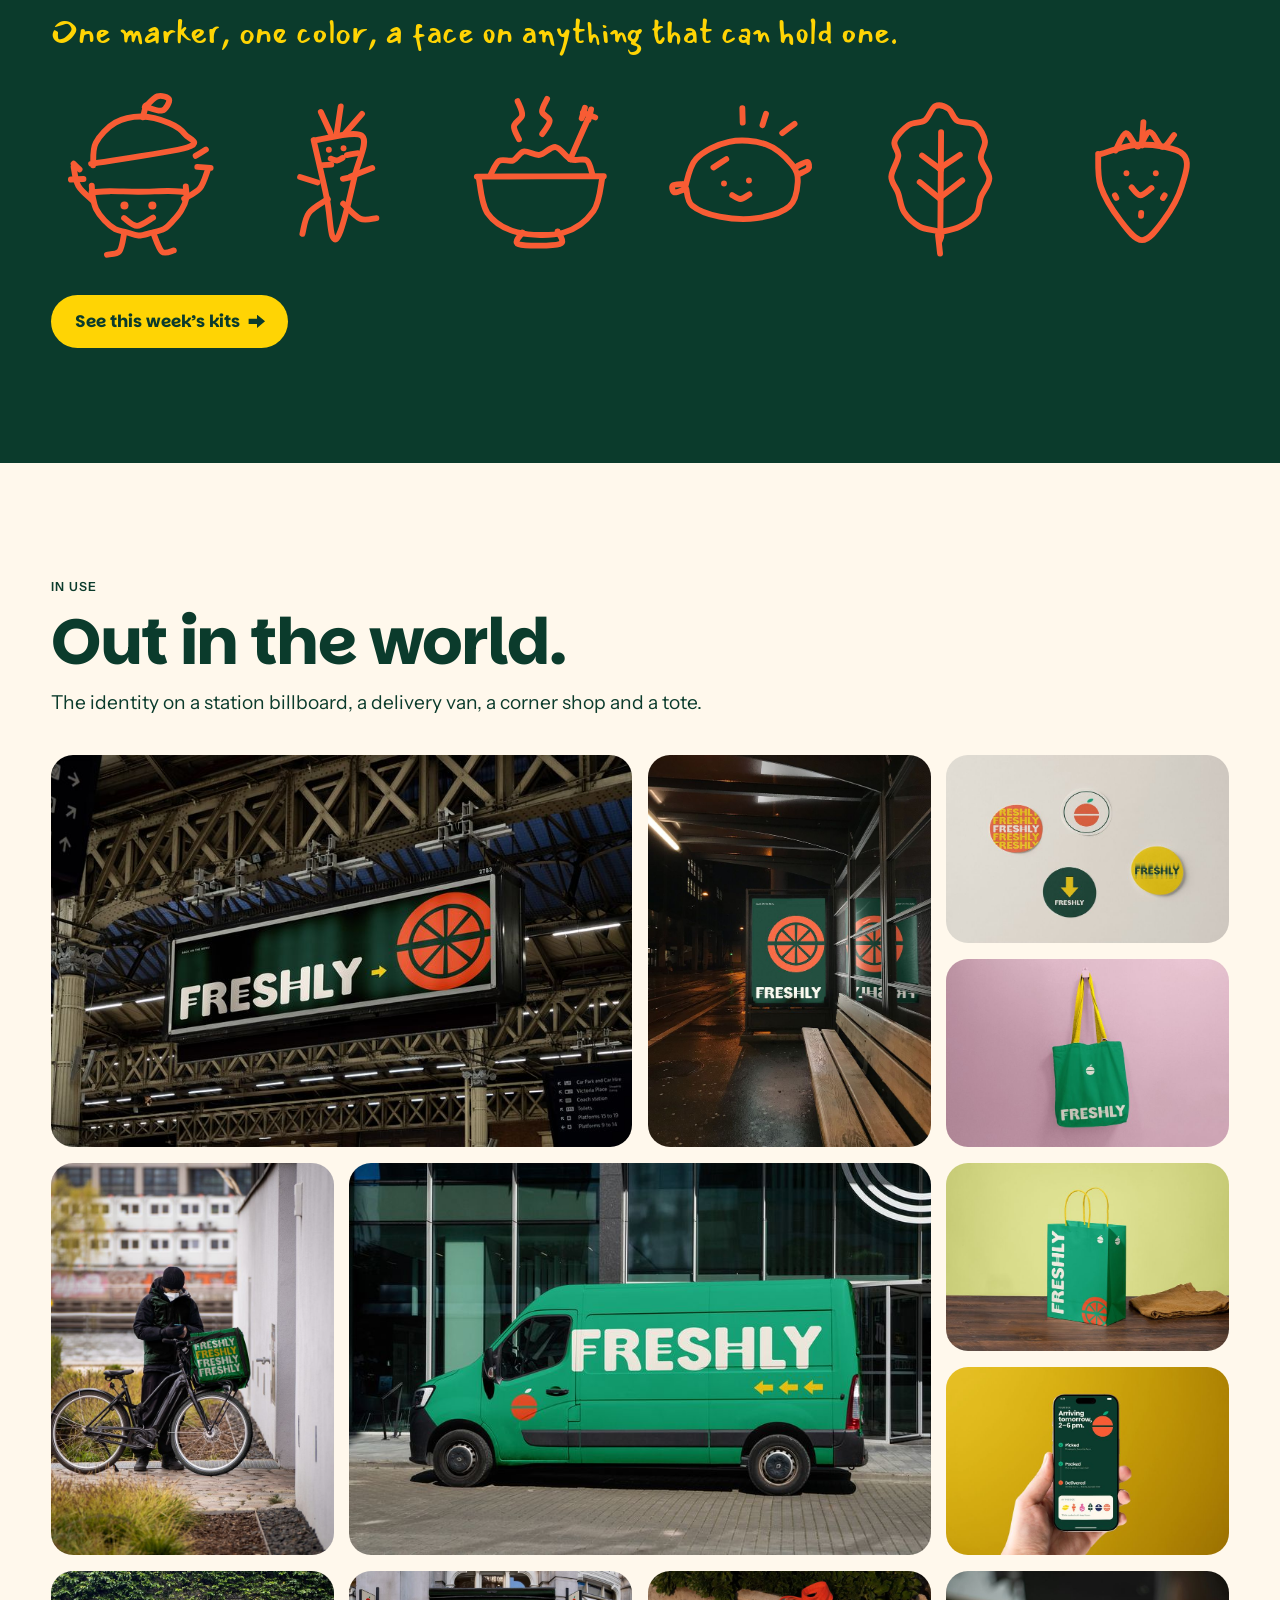
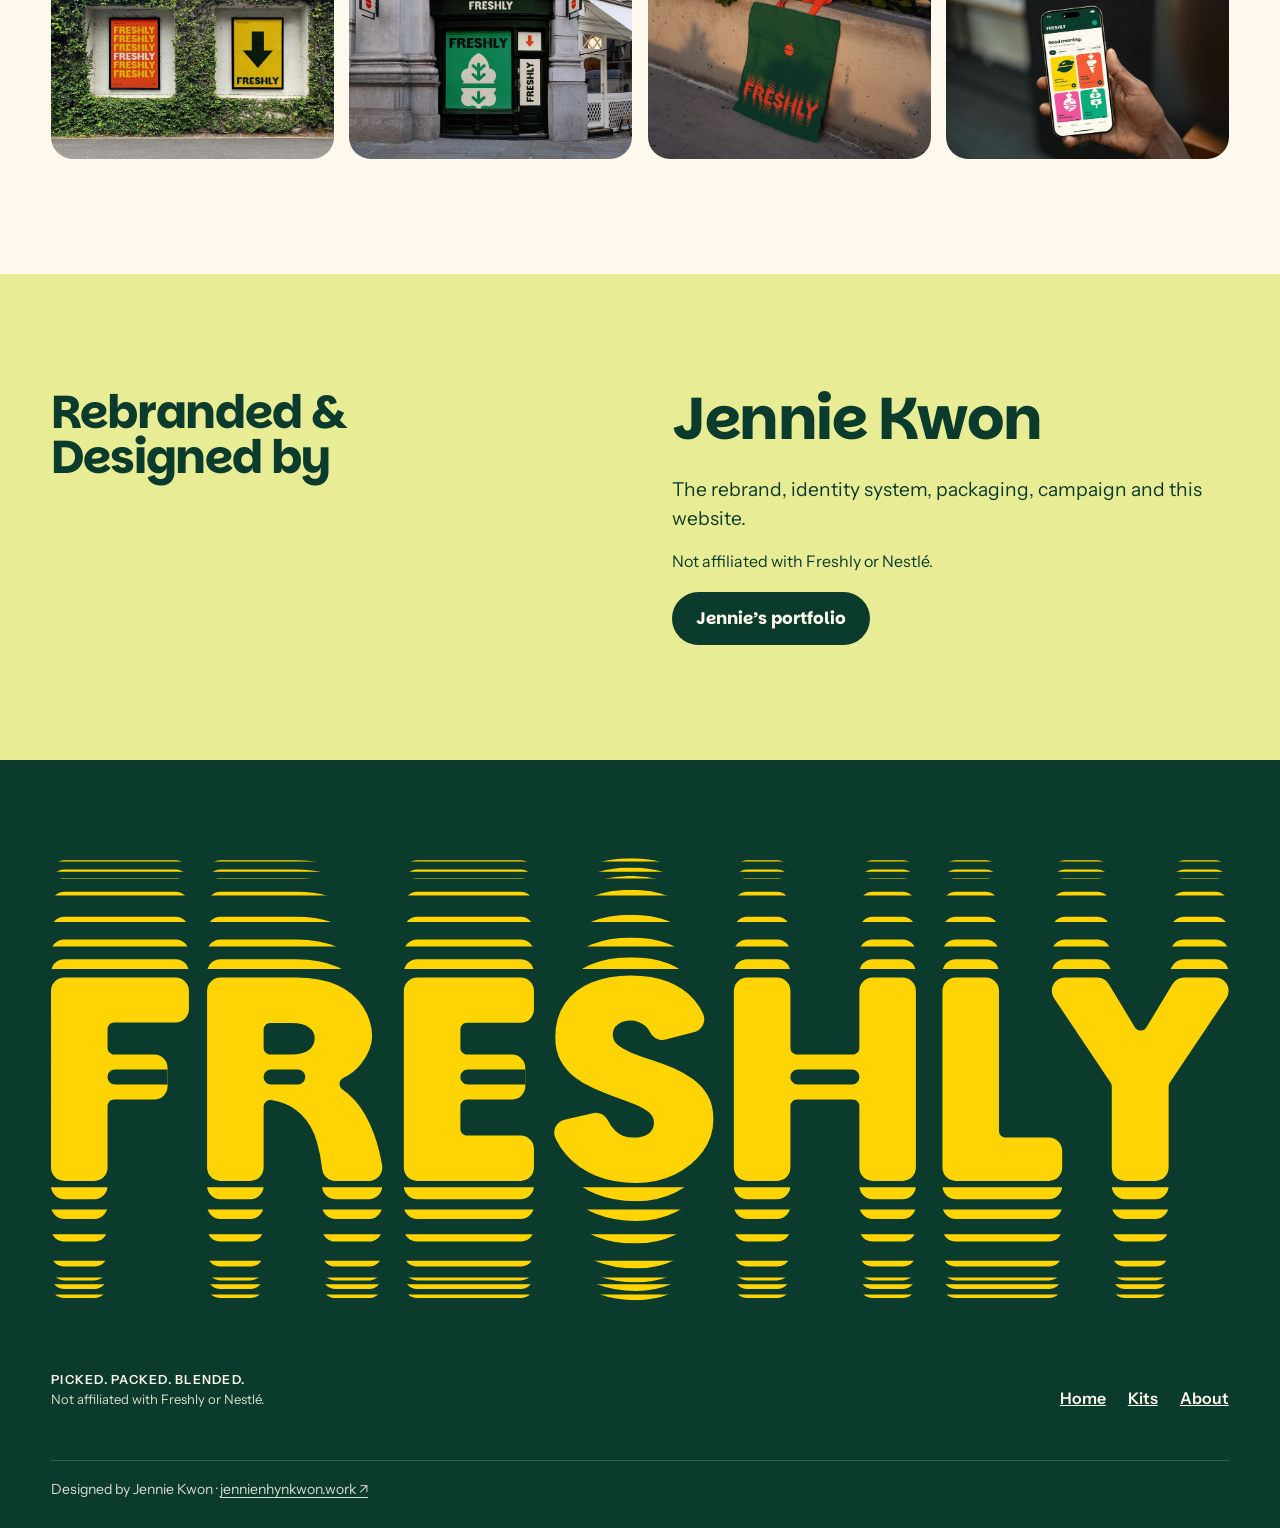
==== commit 2cb14ee5: "About: credit line with portfolio link at the bottom Co-Authored-By: Claude Opus 5.5 <noreply@anthro" ====
--- a/about.html
+++ b/about.html
@@ -8,7 +8,7 @@
 <link rel="preconnect" href="https://fonts.googleapis.com">
 <link rel="preconnect" href="https://fonts.gstatic.com" crossorigin>
 <link rel="stylesheet" href="https://fonts.googleapis.com/css2?family=Instrument+Sans:ital,wght@0,400..700;1,400..700&family=Mansalva&family=Parkinsans:wght@300..800&display=swap">
-<link rel="stylesheet" href="css/site.css?v=20261027a">
+<link rel="stylesheet" href="css/site.css?v=20261027b">
 </head>
 <body>
 
@@ -140,8 +140,8 @@
 </main>
 
 <script src="https://cdnjs.cloudflare.com/ajax/libs/gsap/3.12.5/gsap.min.js"></script>
-<script src="js/assets.js?v=20261027a"></script>
-<script src="js/fresh.js?v=20261027a"></script>
-<script src="js/about.js?v=20261027a"></script>
+<script src="js/assets.js?v=20261027b"></script>
+<script src="js/fresh.js?v=20261027b"></script>
+<script src="js/about.js?v=20261027b"></script>
 </body>
 </html>
--- a/css/site.css
+++ b/css/site.css
@@ -310,6 +310,8 @@
 .site-foot .echo { width: 100%; display: block; height: auto; overflow: visible; }
 .foot-grid { display: flex; flex-wrap: wrap; gap: 16px 40px; justify-content: space-between; align-items: end; }
 .foot-grid nav { display: flex; gap: 22px; font-weight: 600; }
+.site-foot .foot-credit { margin: 0; padding-top: 18px; border-top: 1px solid color-mix(in srgb, currentColor 22%, transparent); font-size: .875rem; line-height: 1.5; opacity: .85; }
+.site-foot .foot-credit a { color: inherit; text-decoration: underline; text-underline-offset: 3px; }
 .foot-grid .fine { font-size: .82rem; max-width: 46em; opacity: .85; }
 
 .toast { position: fixed; left: 50%; bottom: calc(86px + env(safe-area-inset-bottom, 0px)); translate: -50% 20px; background: var(--deep); color: var(--oat); padding: 10px 18px; border-radius: 999px; font-weight: 600; opacity: 0; pointer-events: none; transition: opacity .25s, translate .4s var(--spring); z-index: 60; }
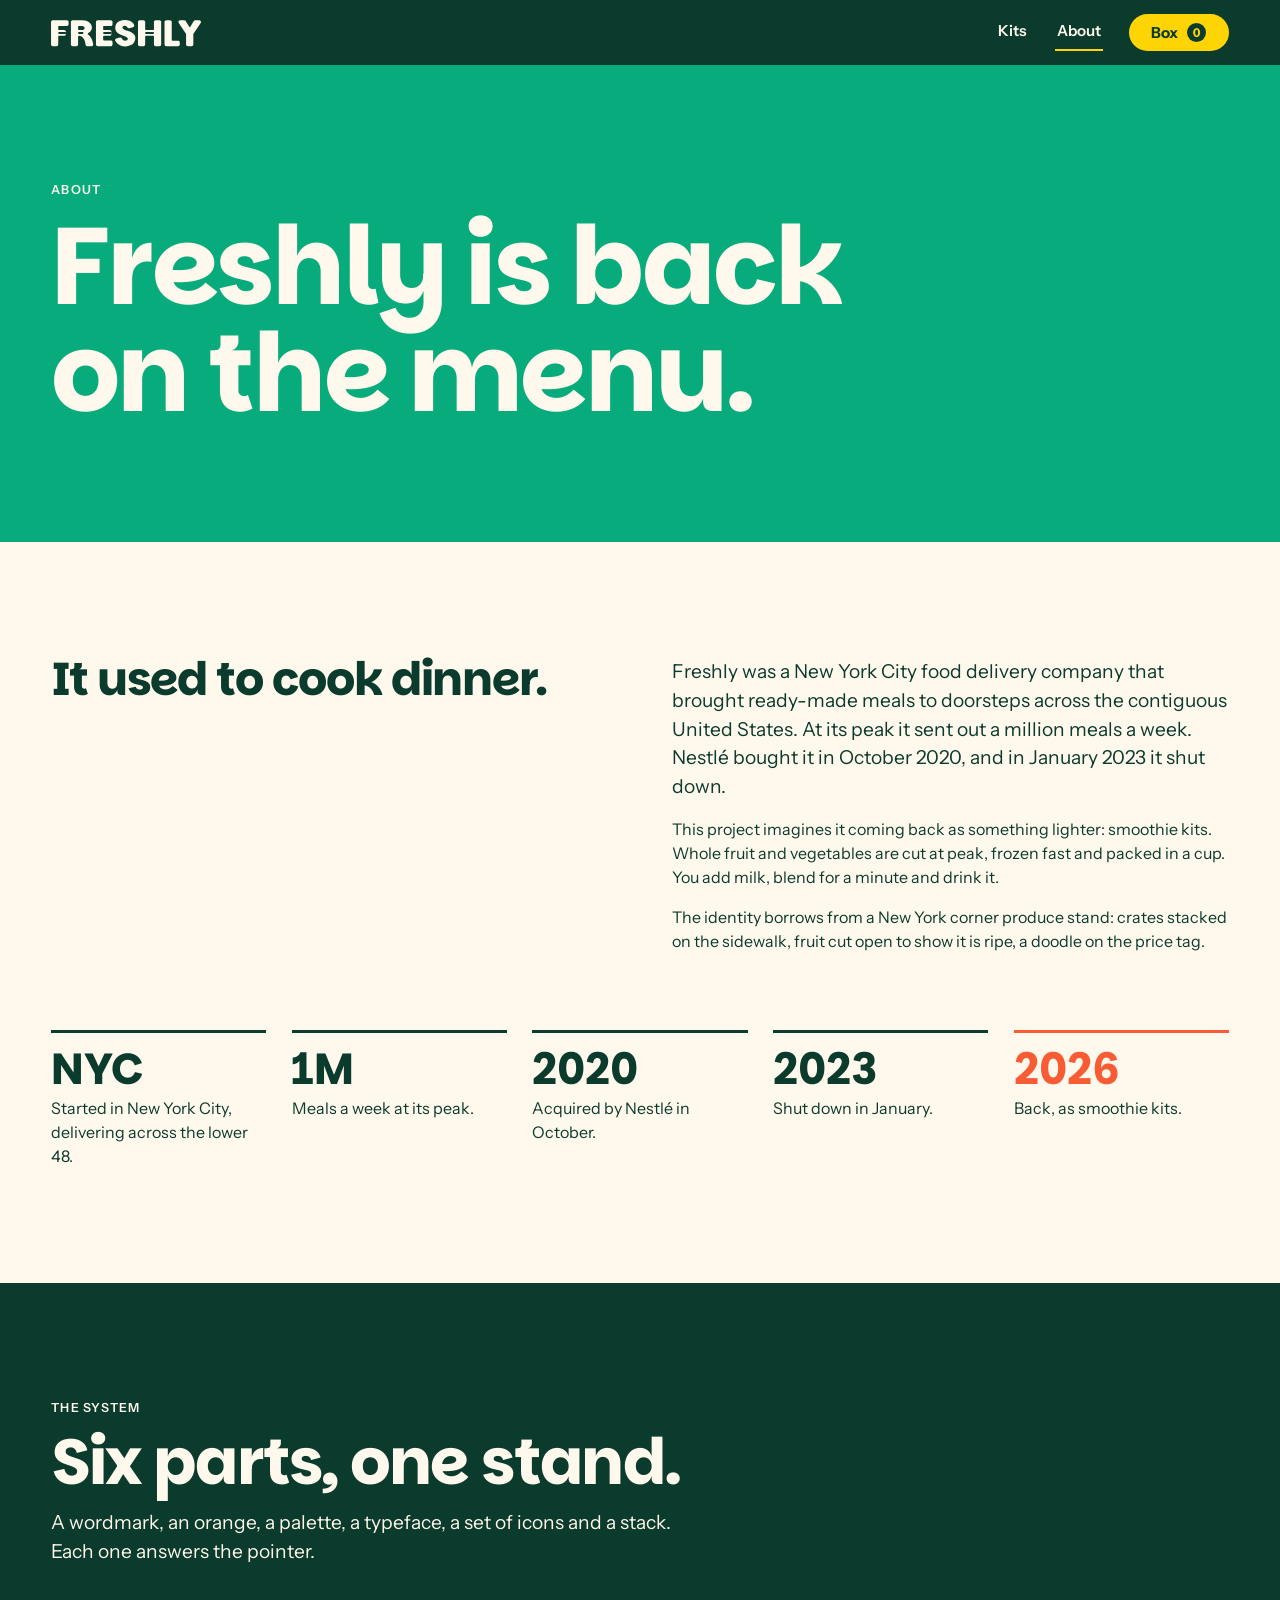
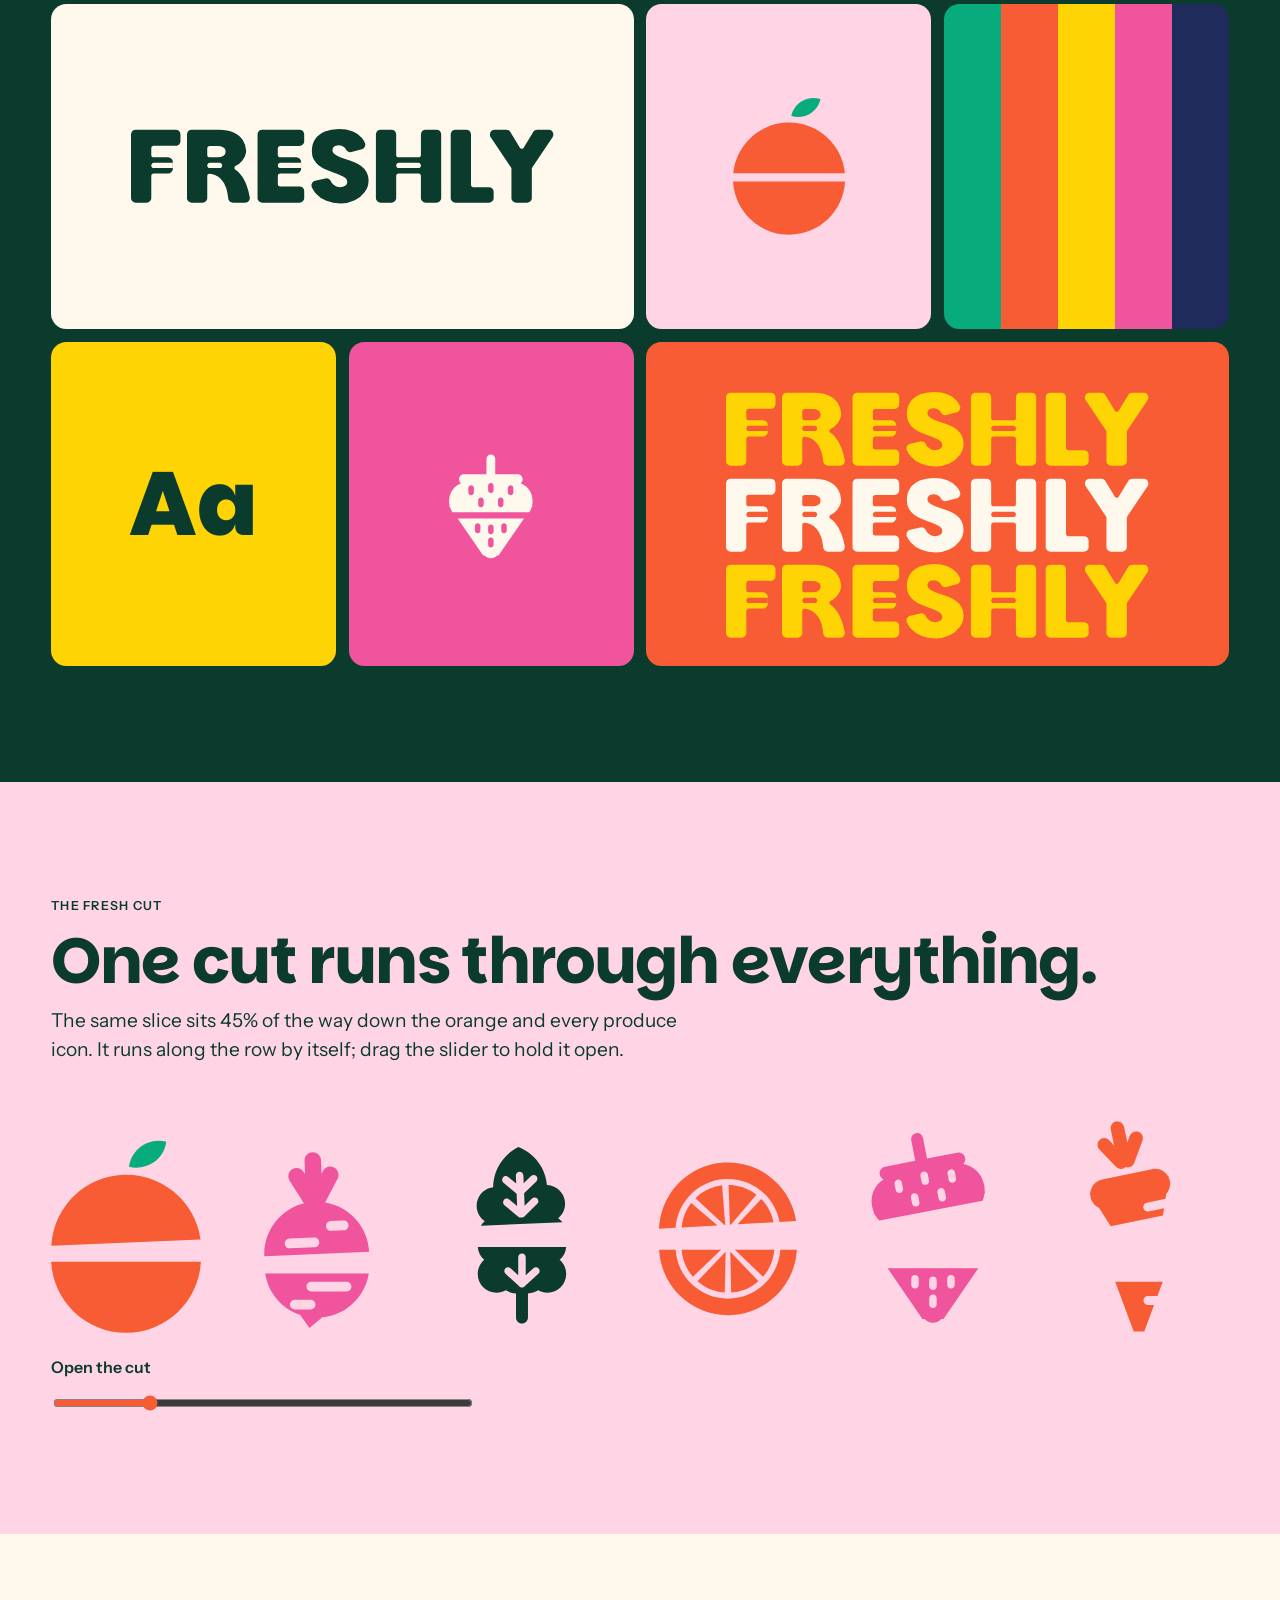
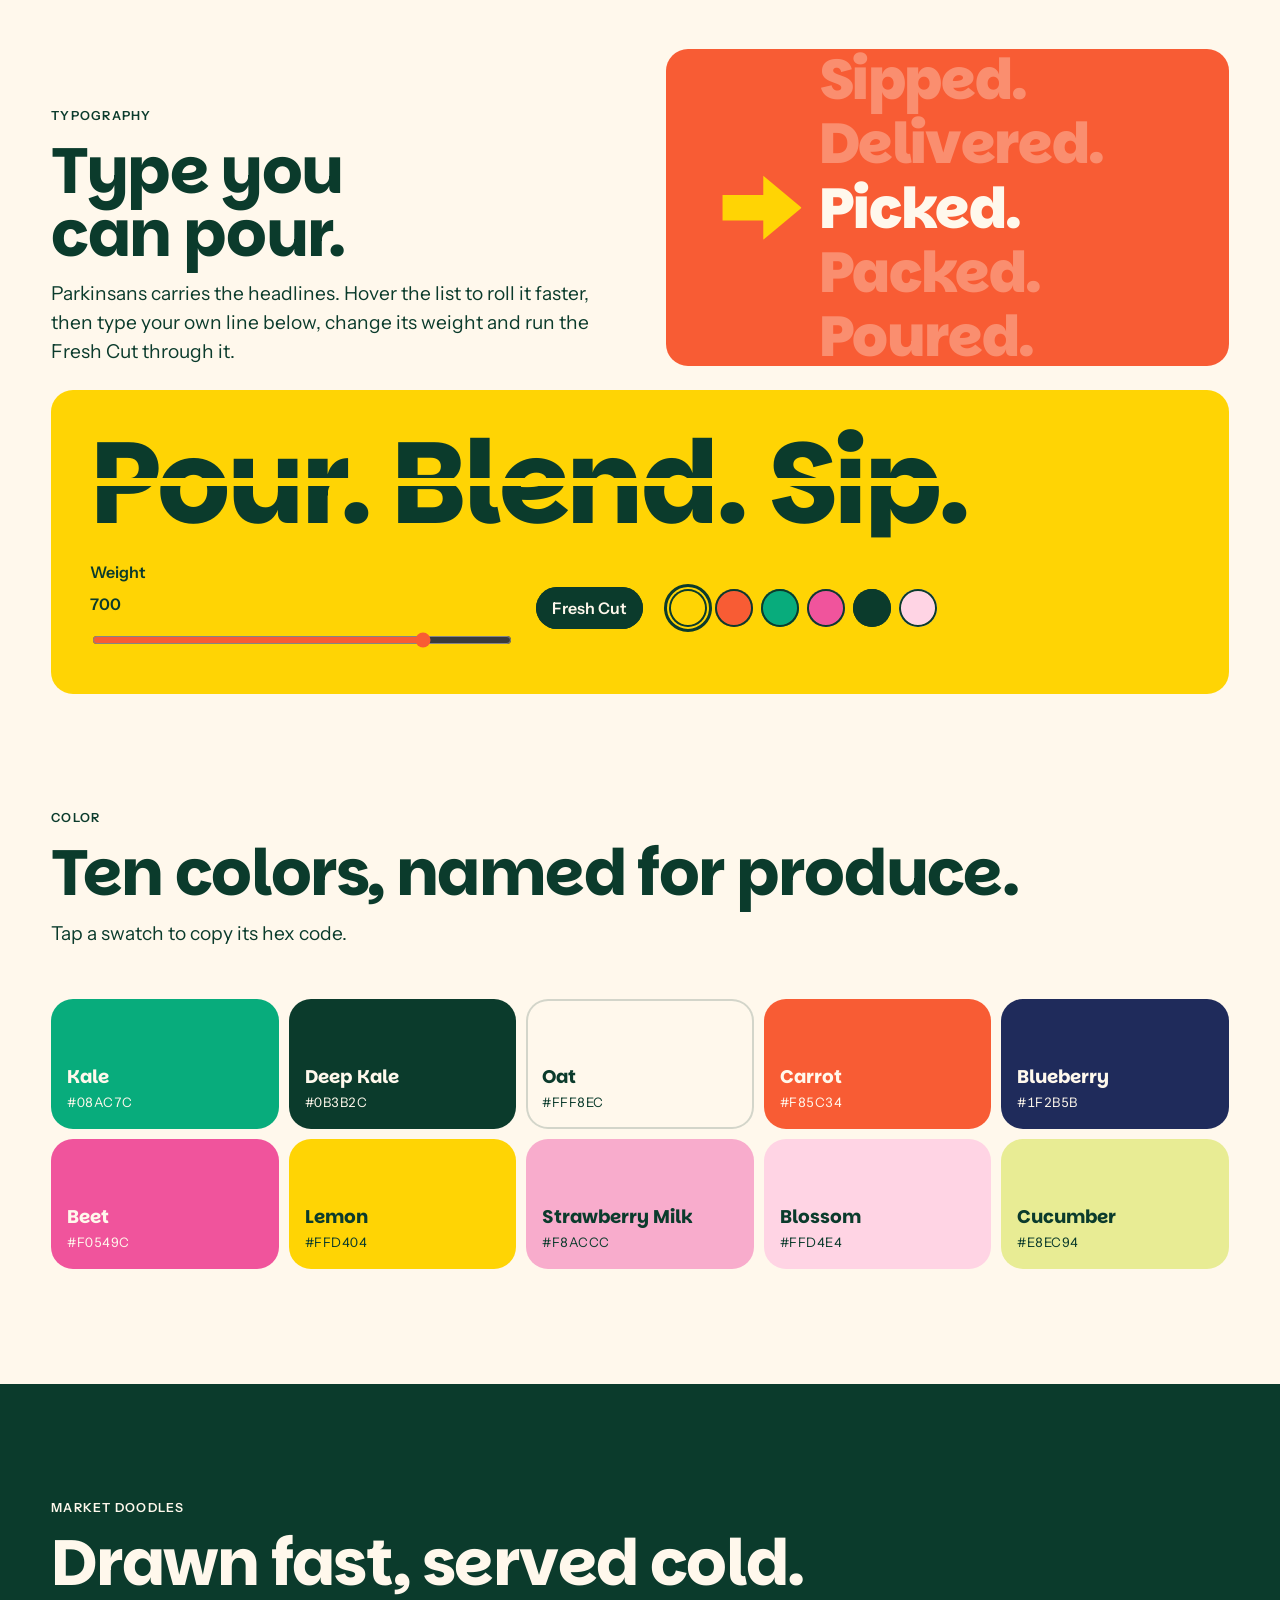
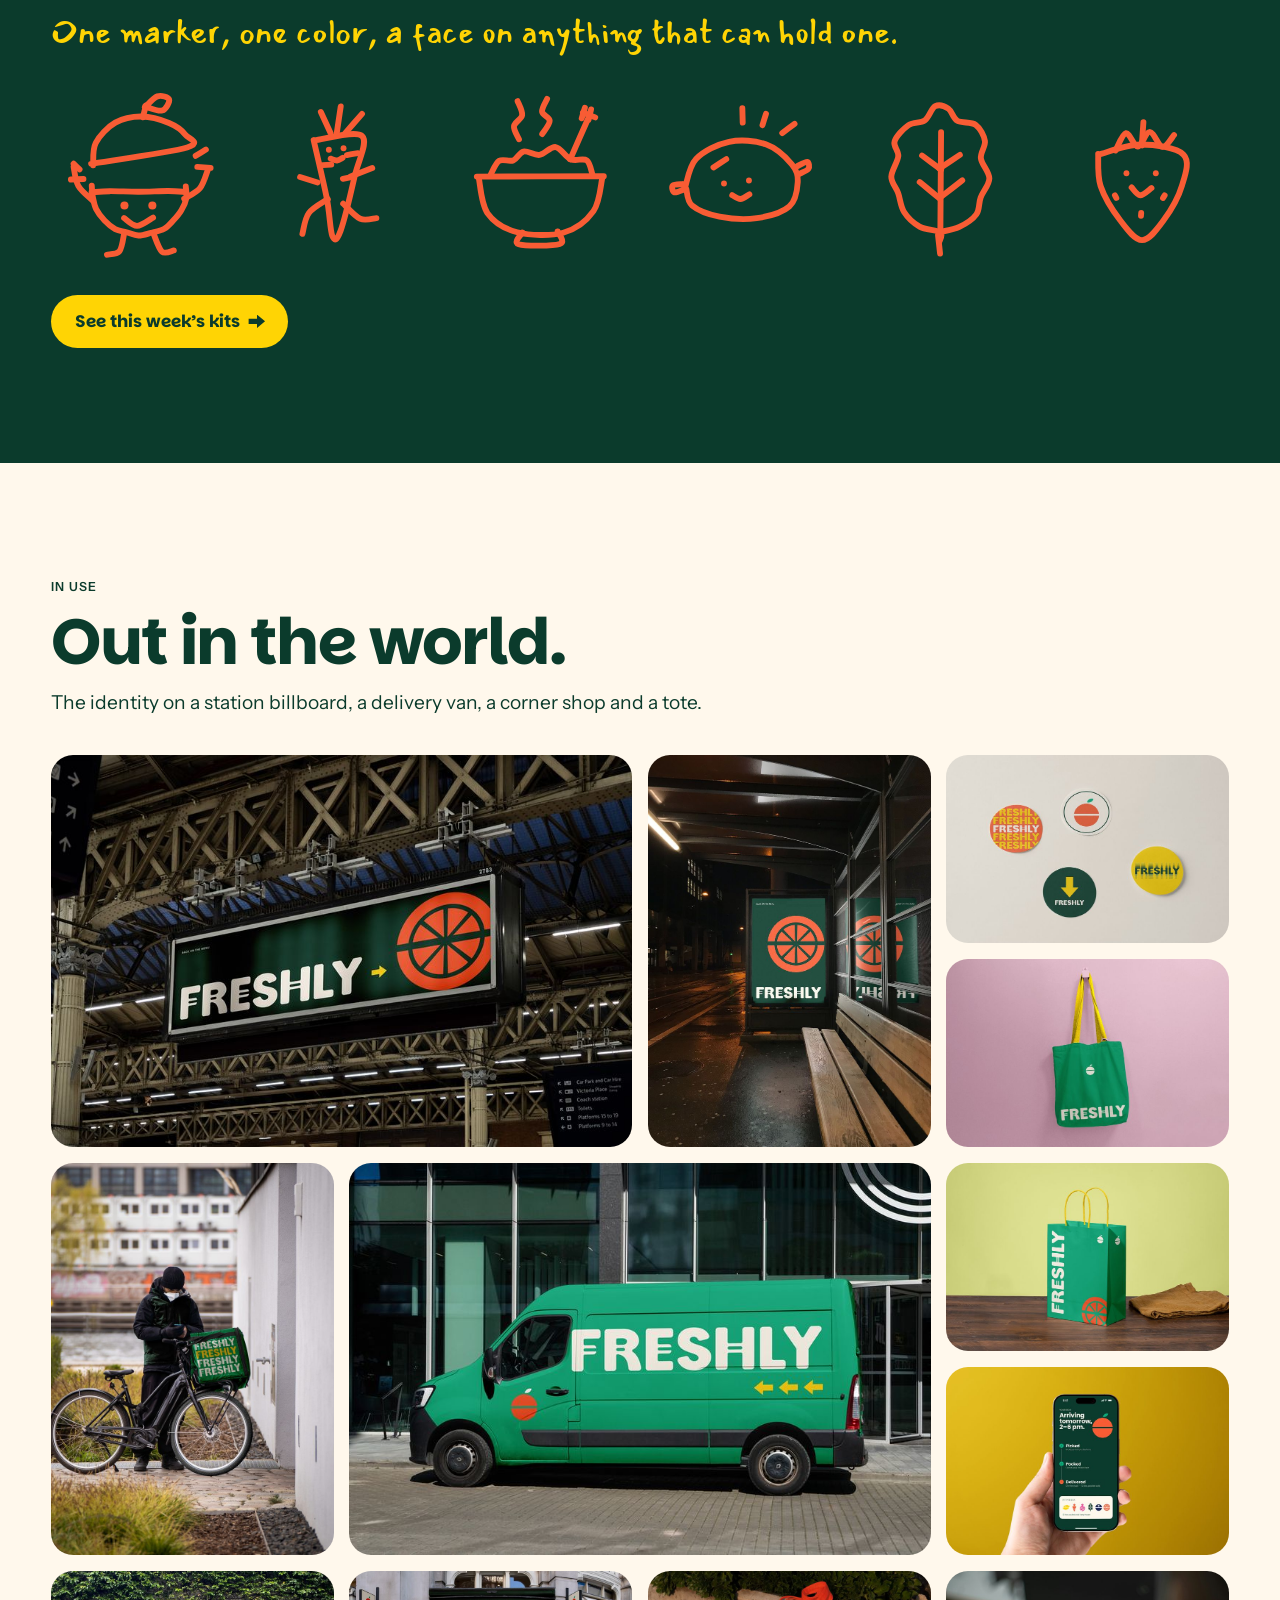
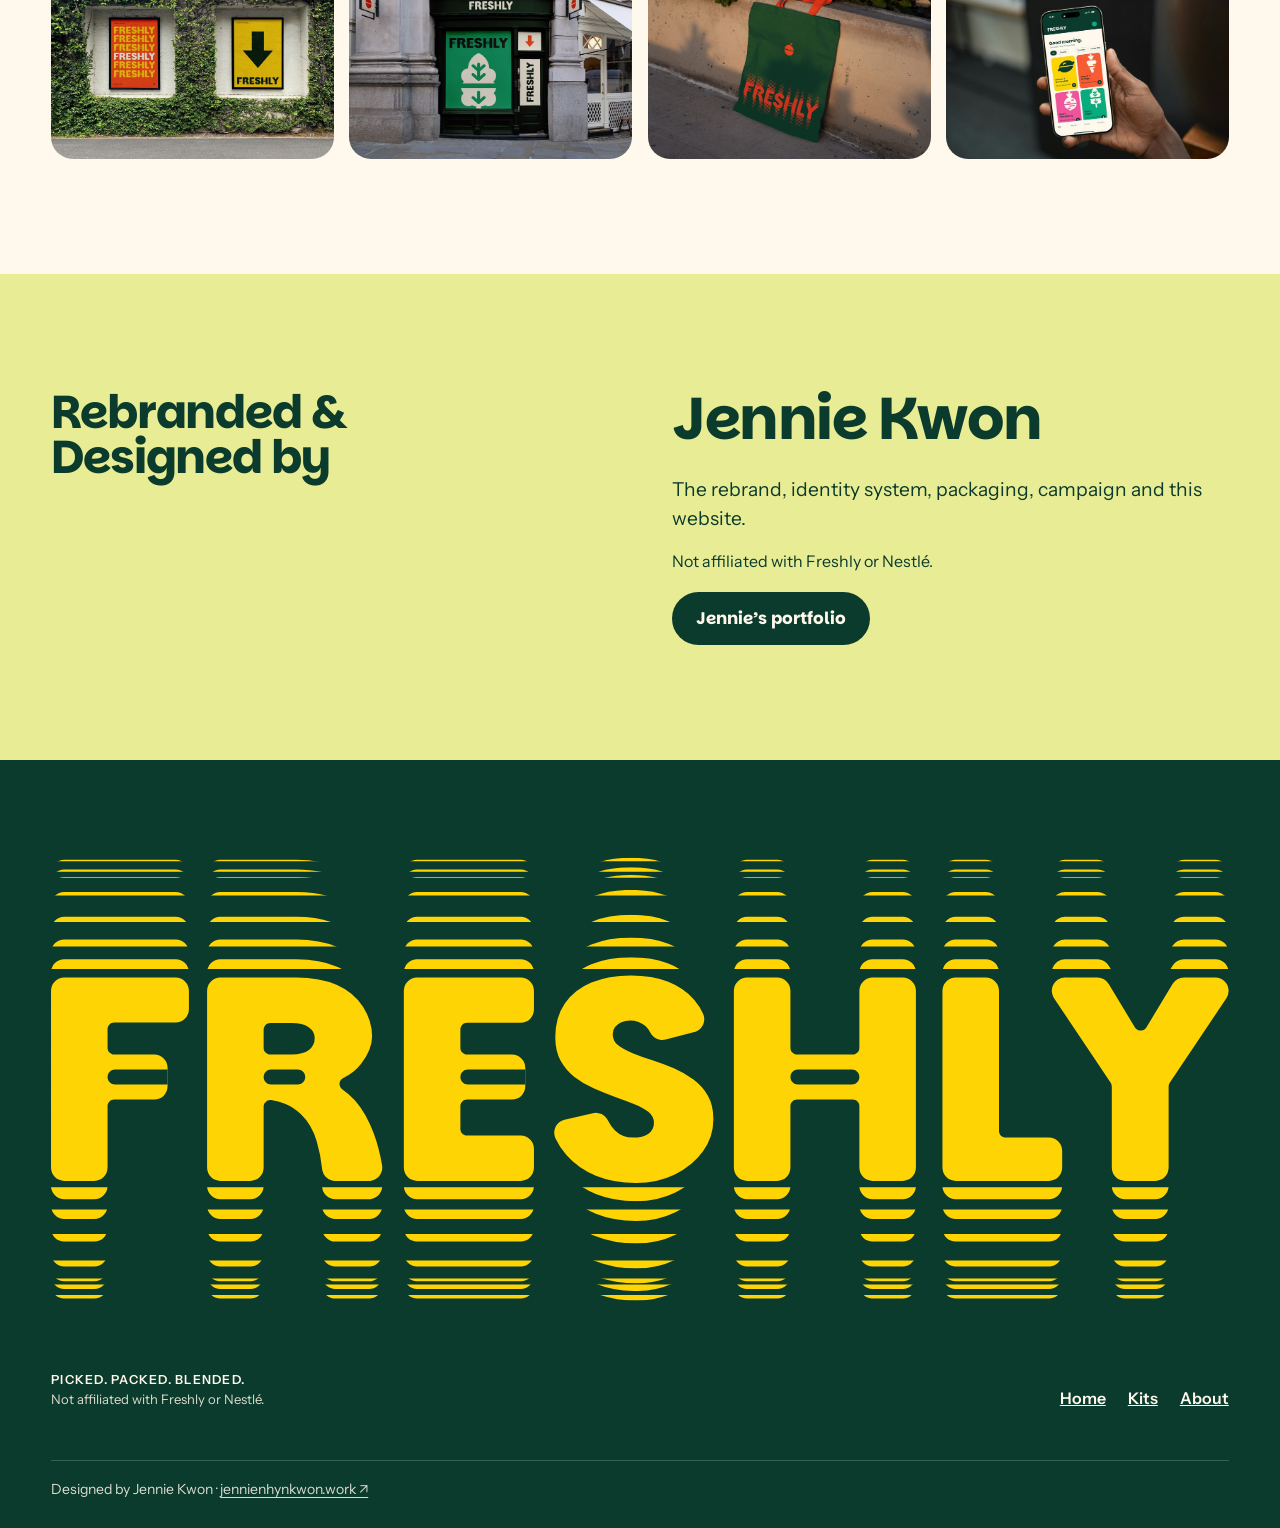
==== commit 36882796: "Favicon, Apple touch icon, web manifest and theme color Co-Authored-By: Claude Opus 5.5 <noreply@ant" ====
--- a/about.html
+++ b/about.html
@@ -3,6 +3,11 @@
 <head>
 <meta charset="utf-8">
 <meta name="viewport" content="width=device-width, initial-scale=1, viewport-fit=cover">
+<link rel="icon" href="favicon.ico" sizes="48x48">
+<link rel="icon" href="favicon.svg" type="image/svg+xml">
+<link rel="apple-touch-icon" href="apple-touch-icon.png">
+<link rel="manifest" href="site.webmanifest">
+<meta name="theme-color" content="#0B3B2C">
 <title>About Freshly</title>
 <meta name="description" content="The story behind the Freshly smoothie kit rebrand, and the identity system you can play with.">
 <link rel="preconnect" href="https://fonts.googleapis.com">
